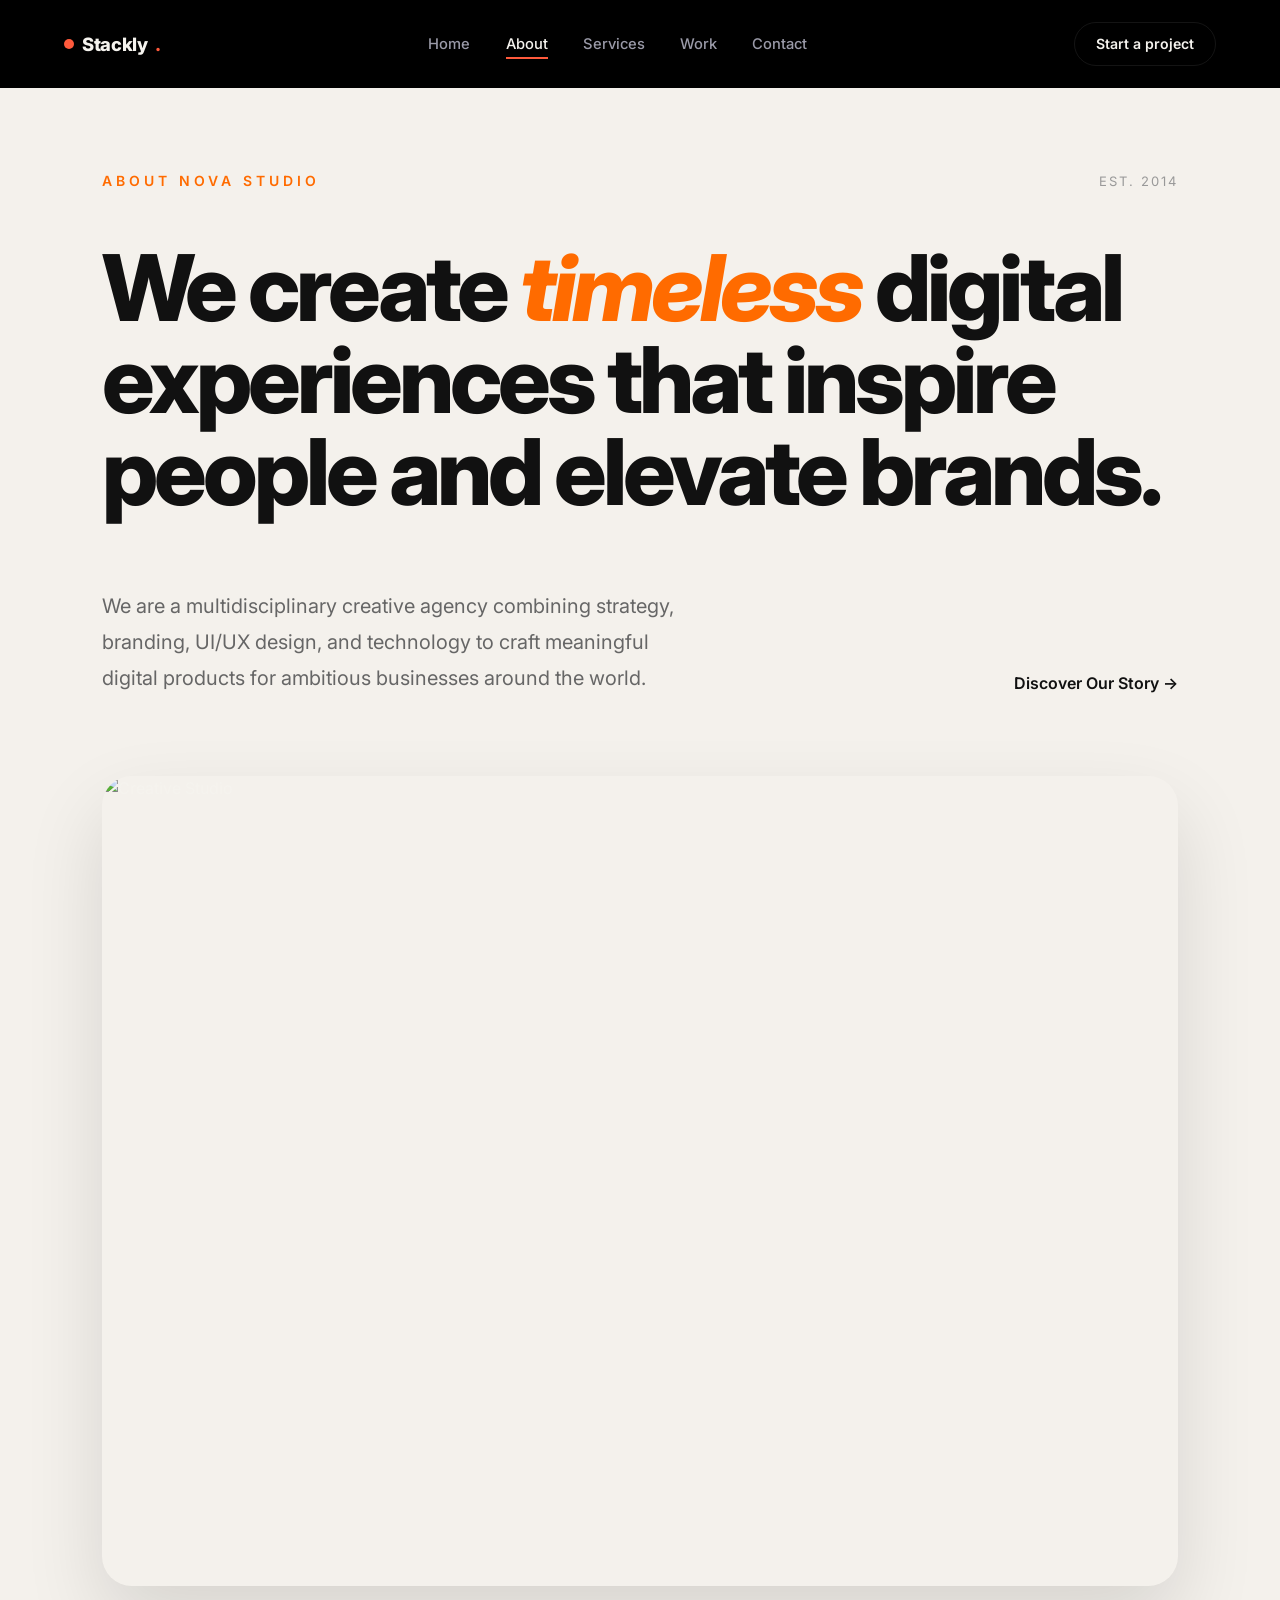
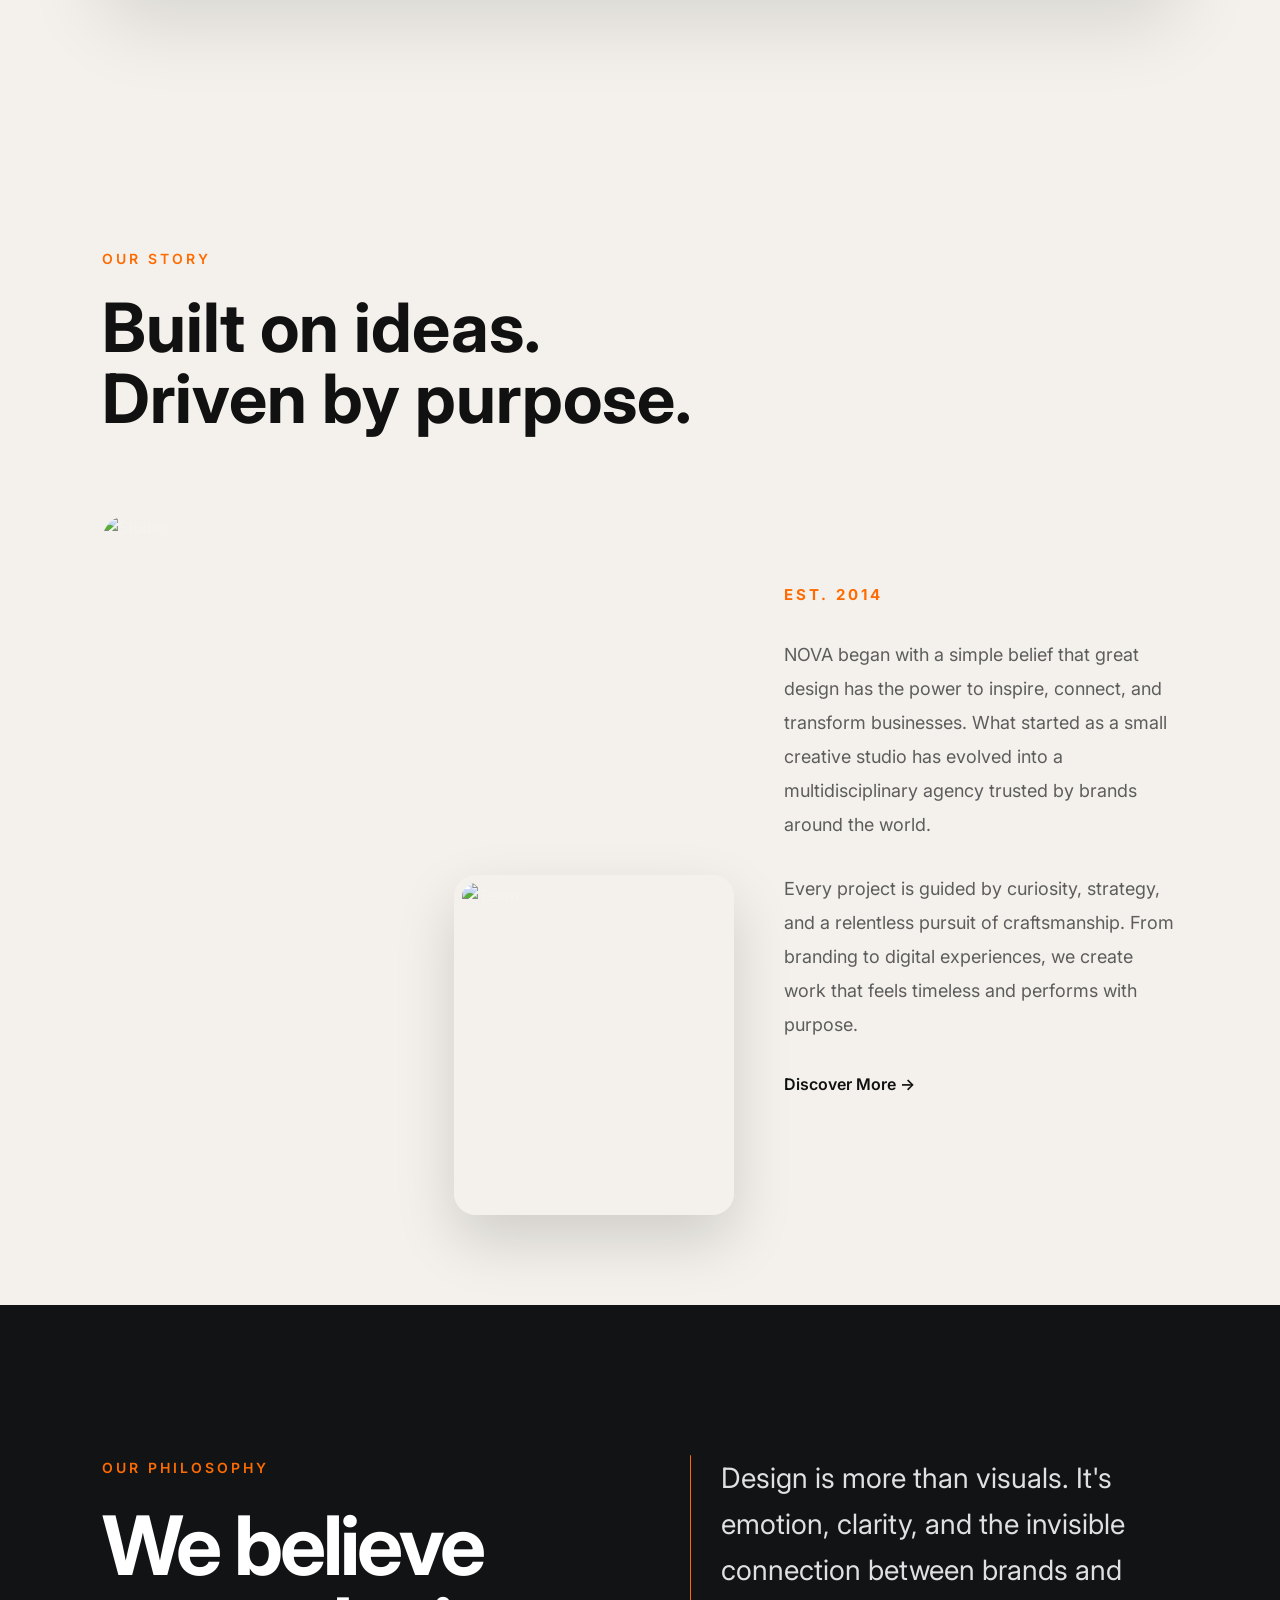
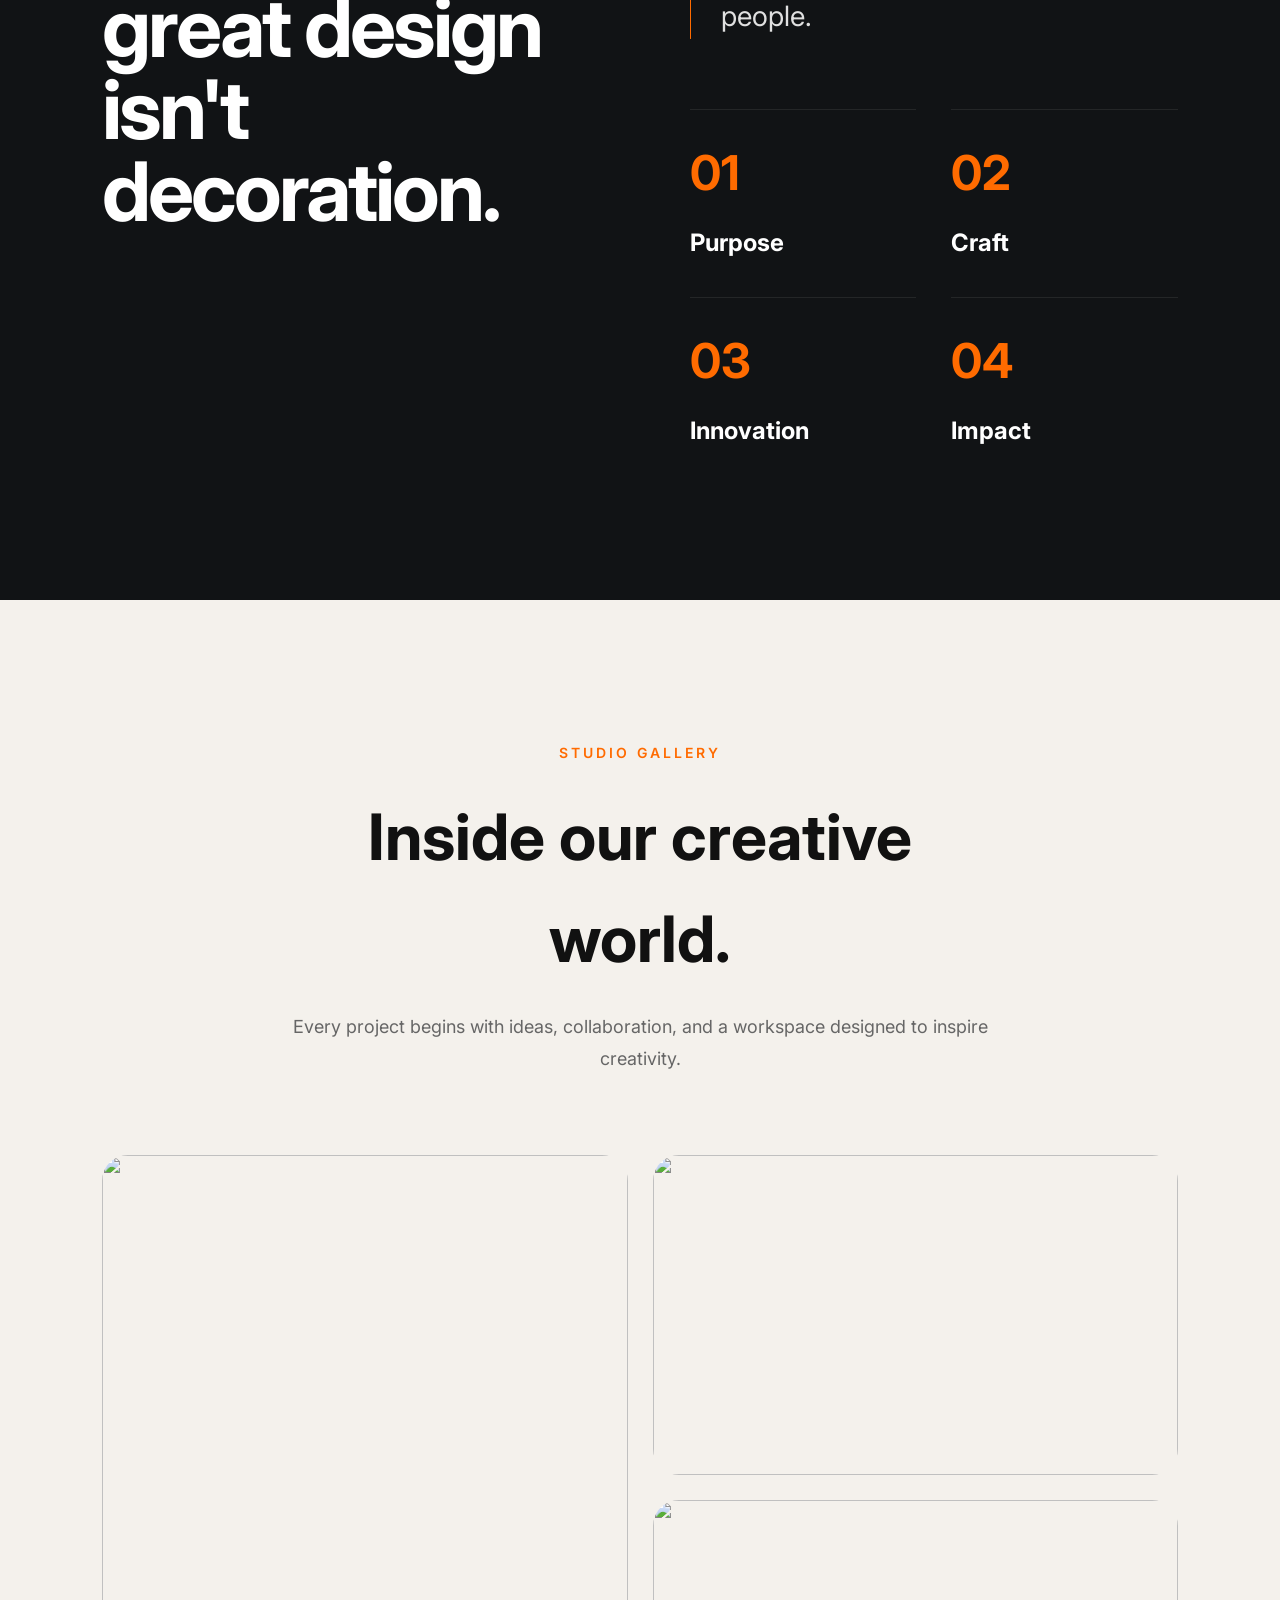
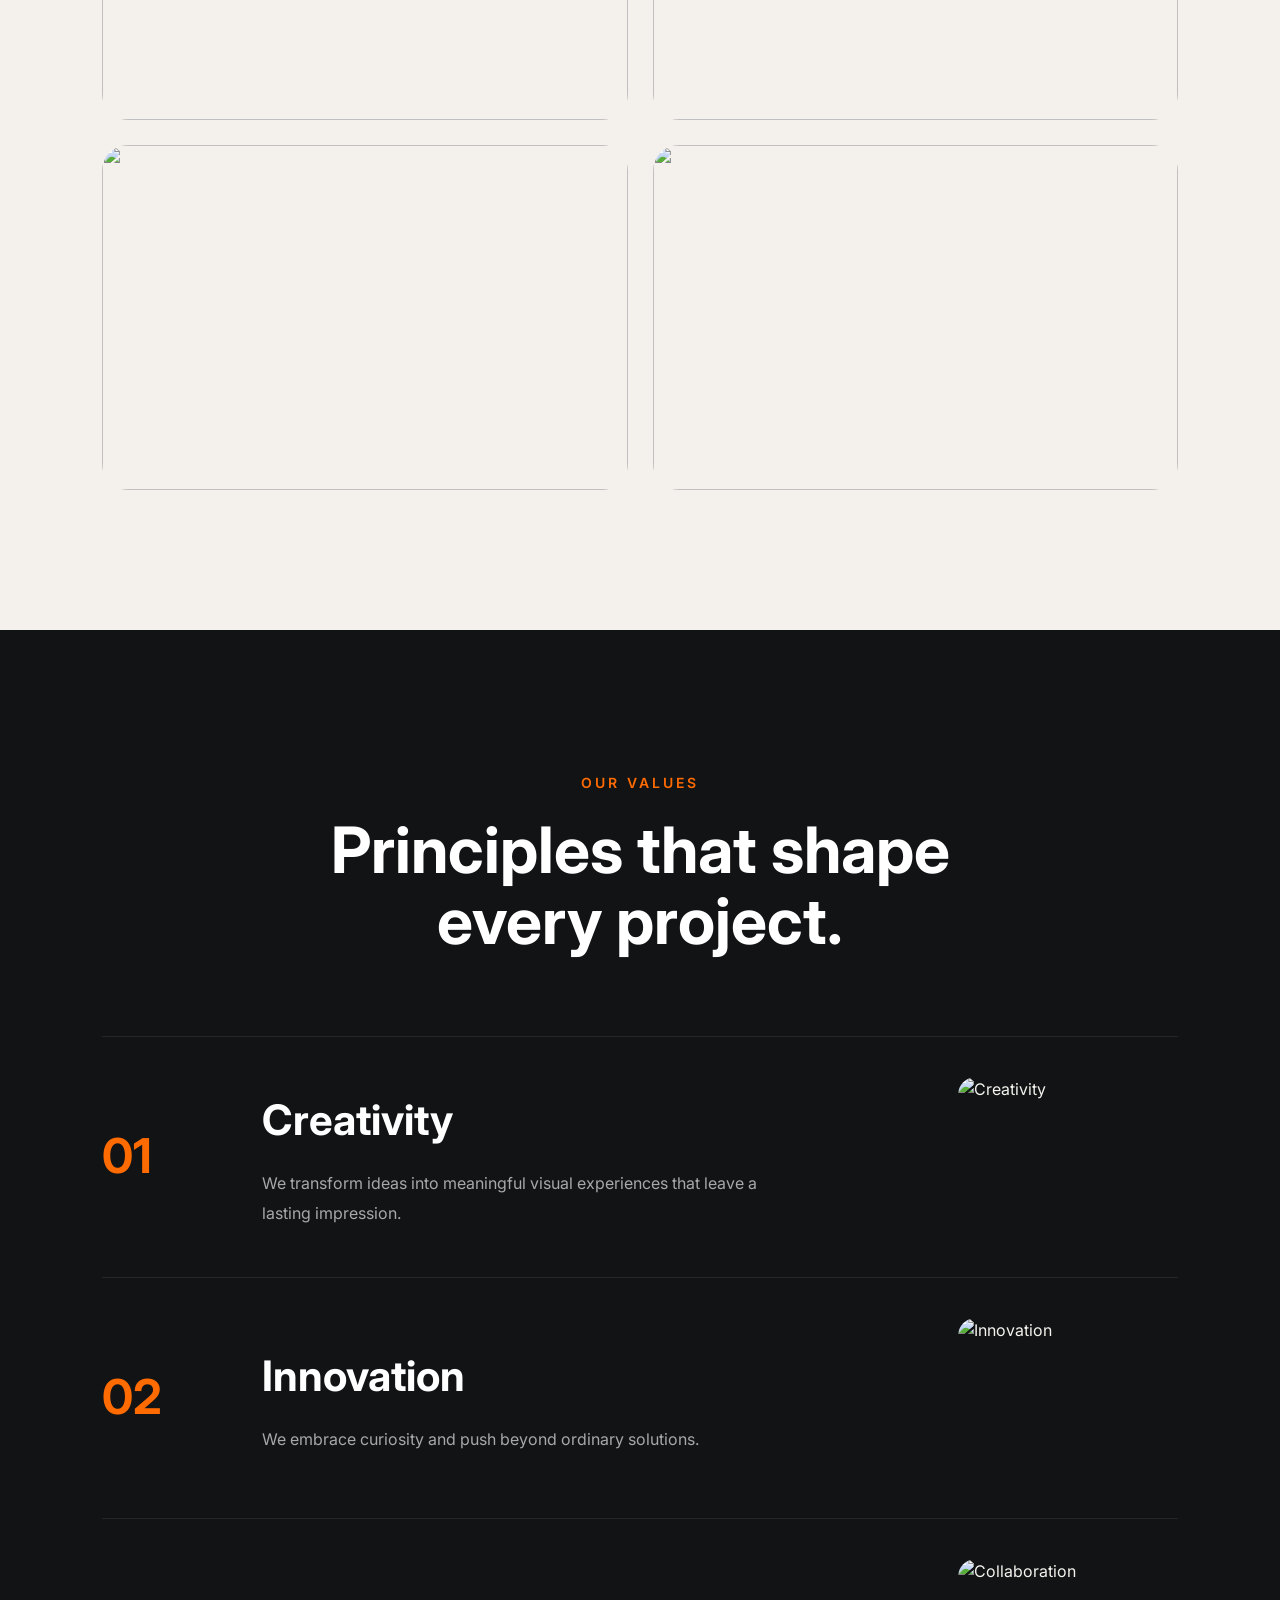
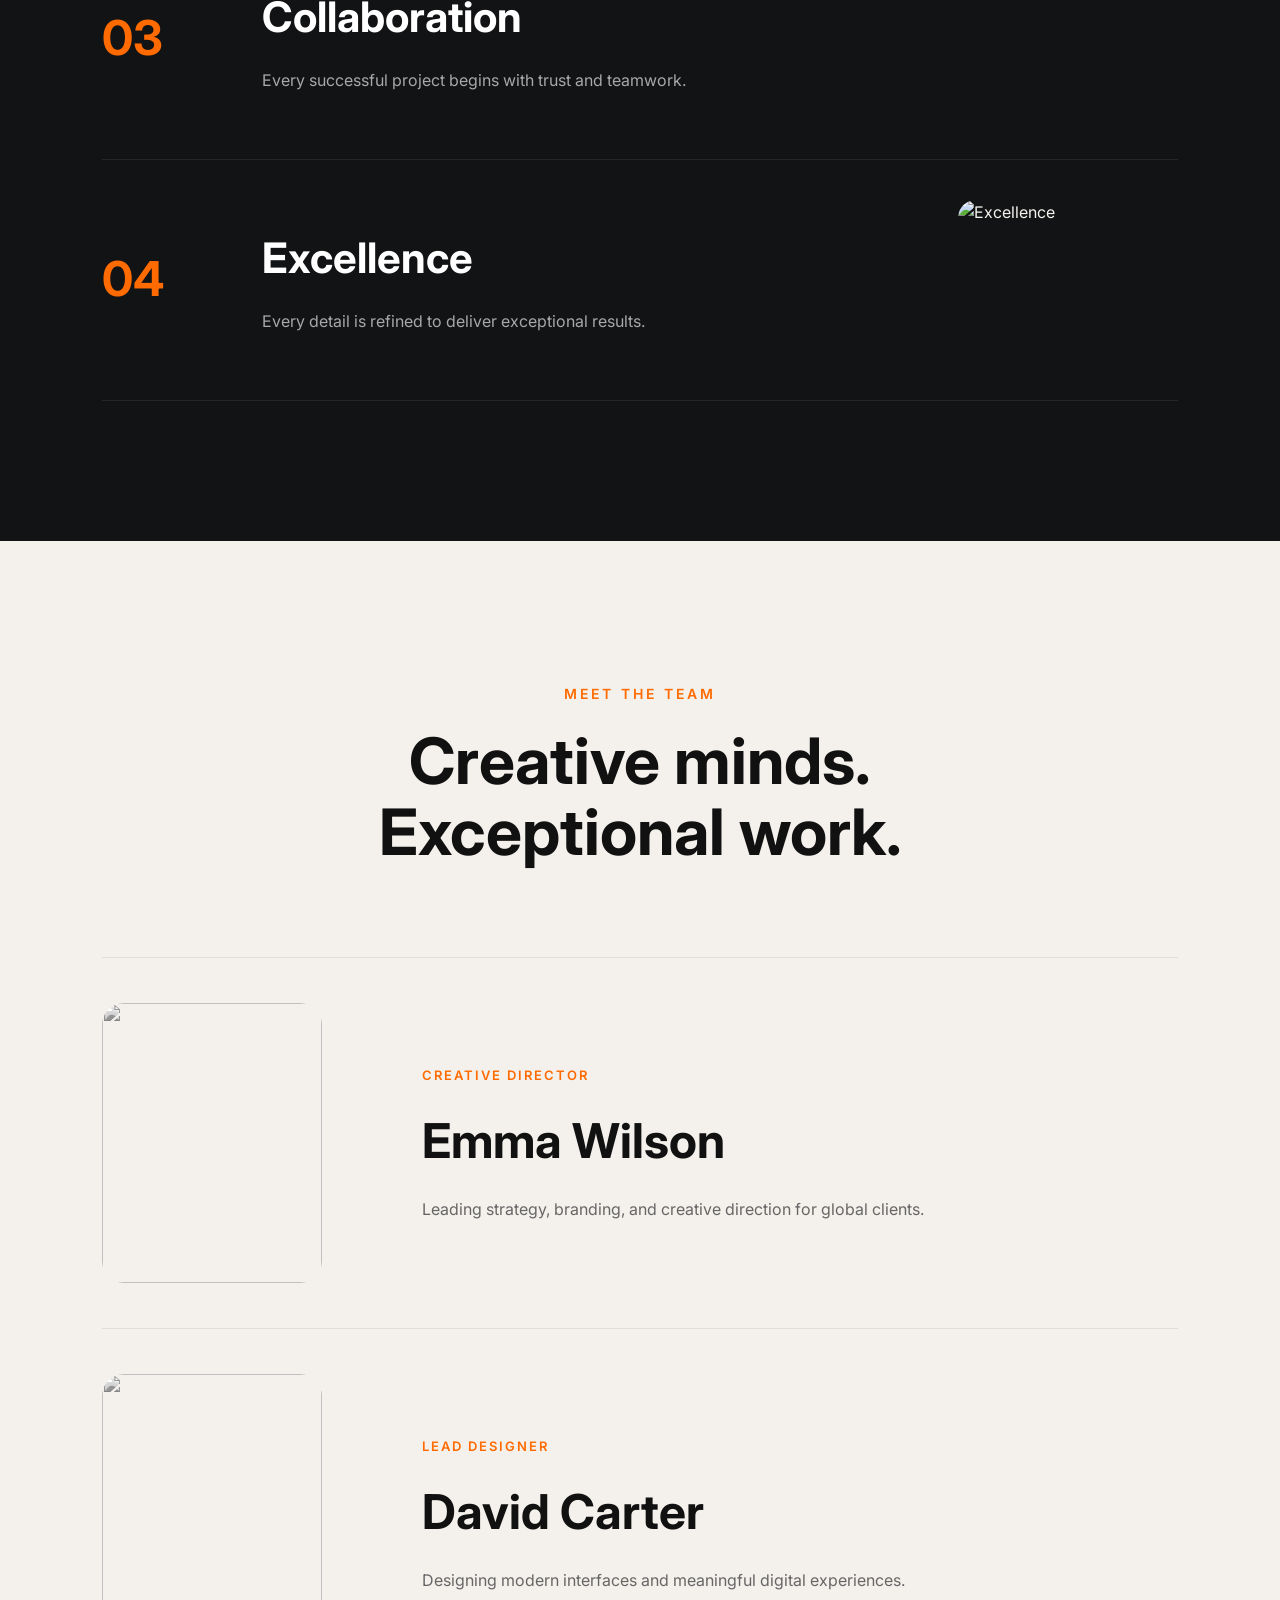
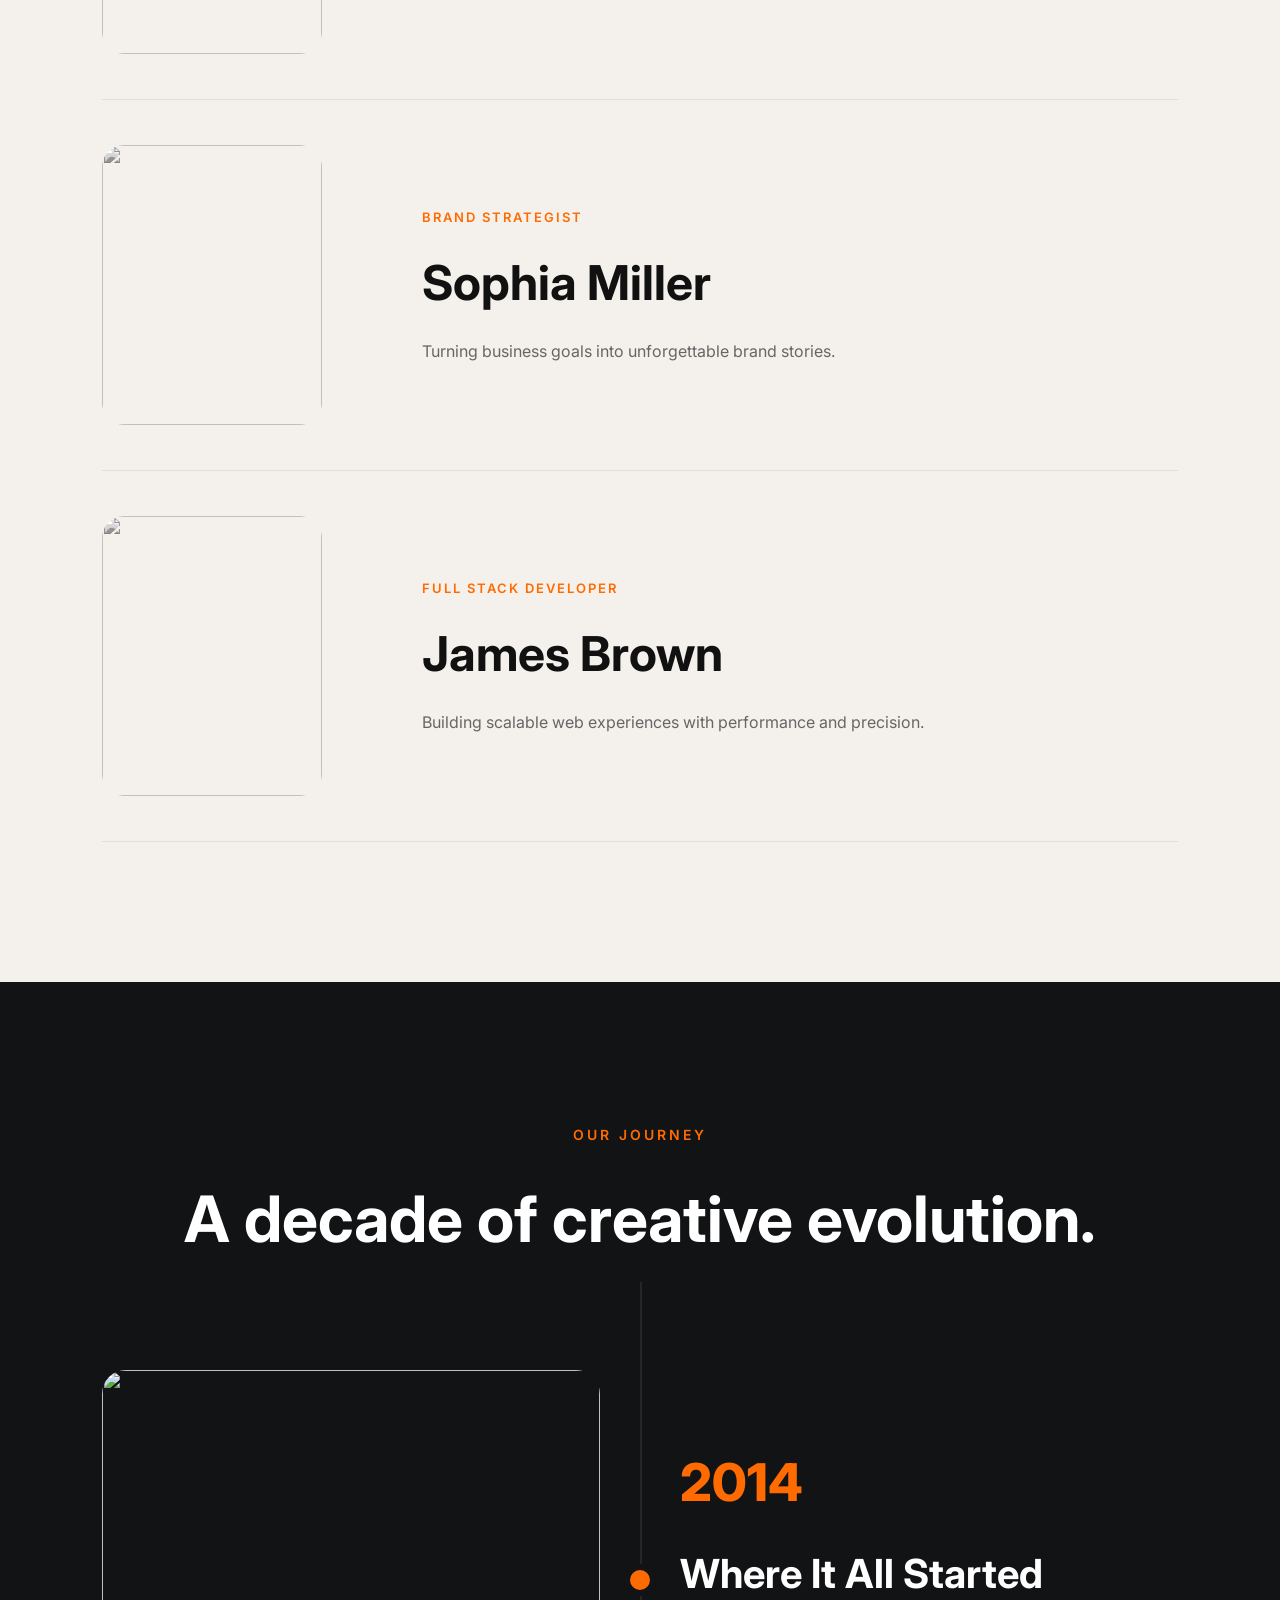
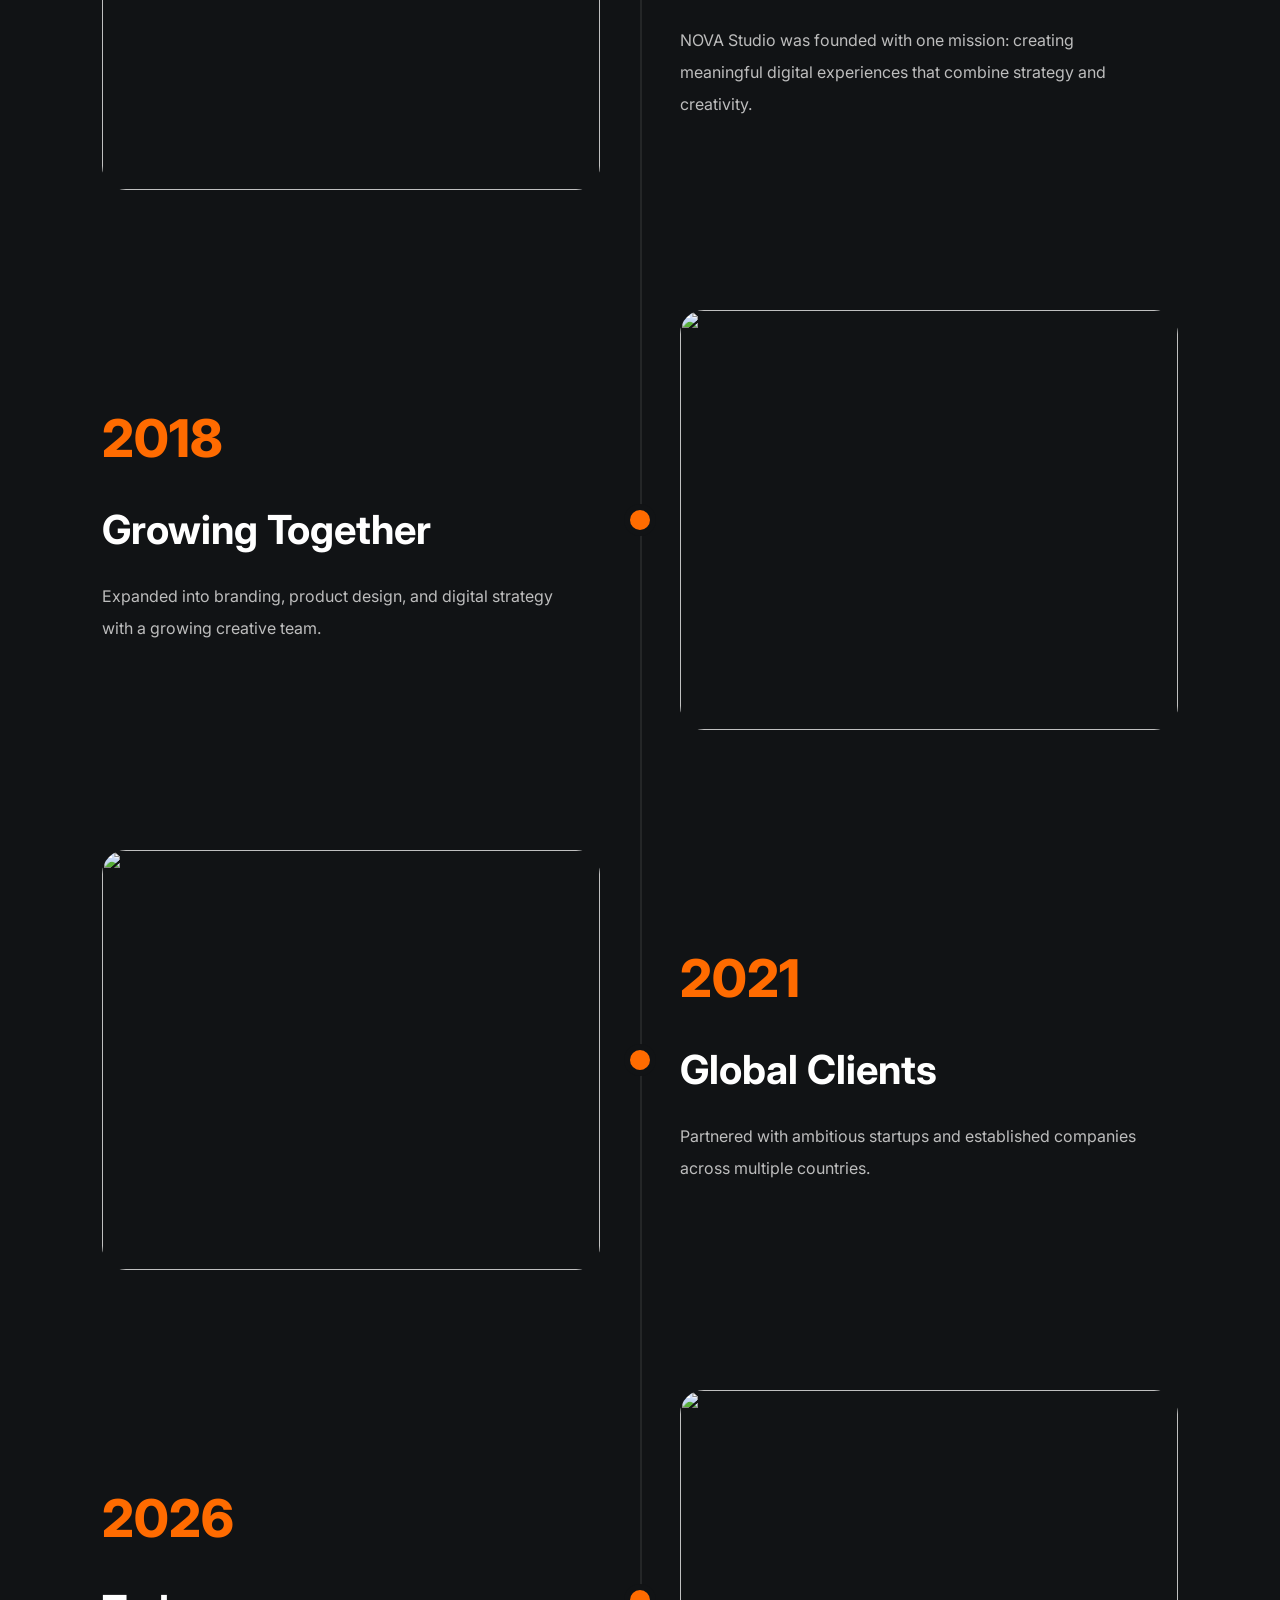
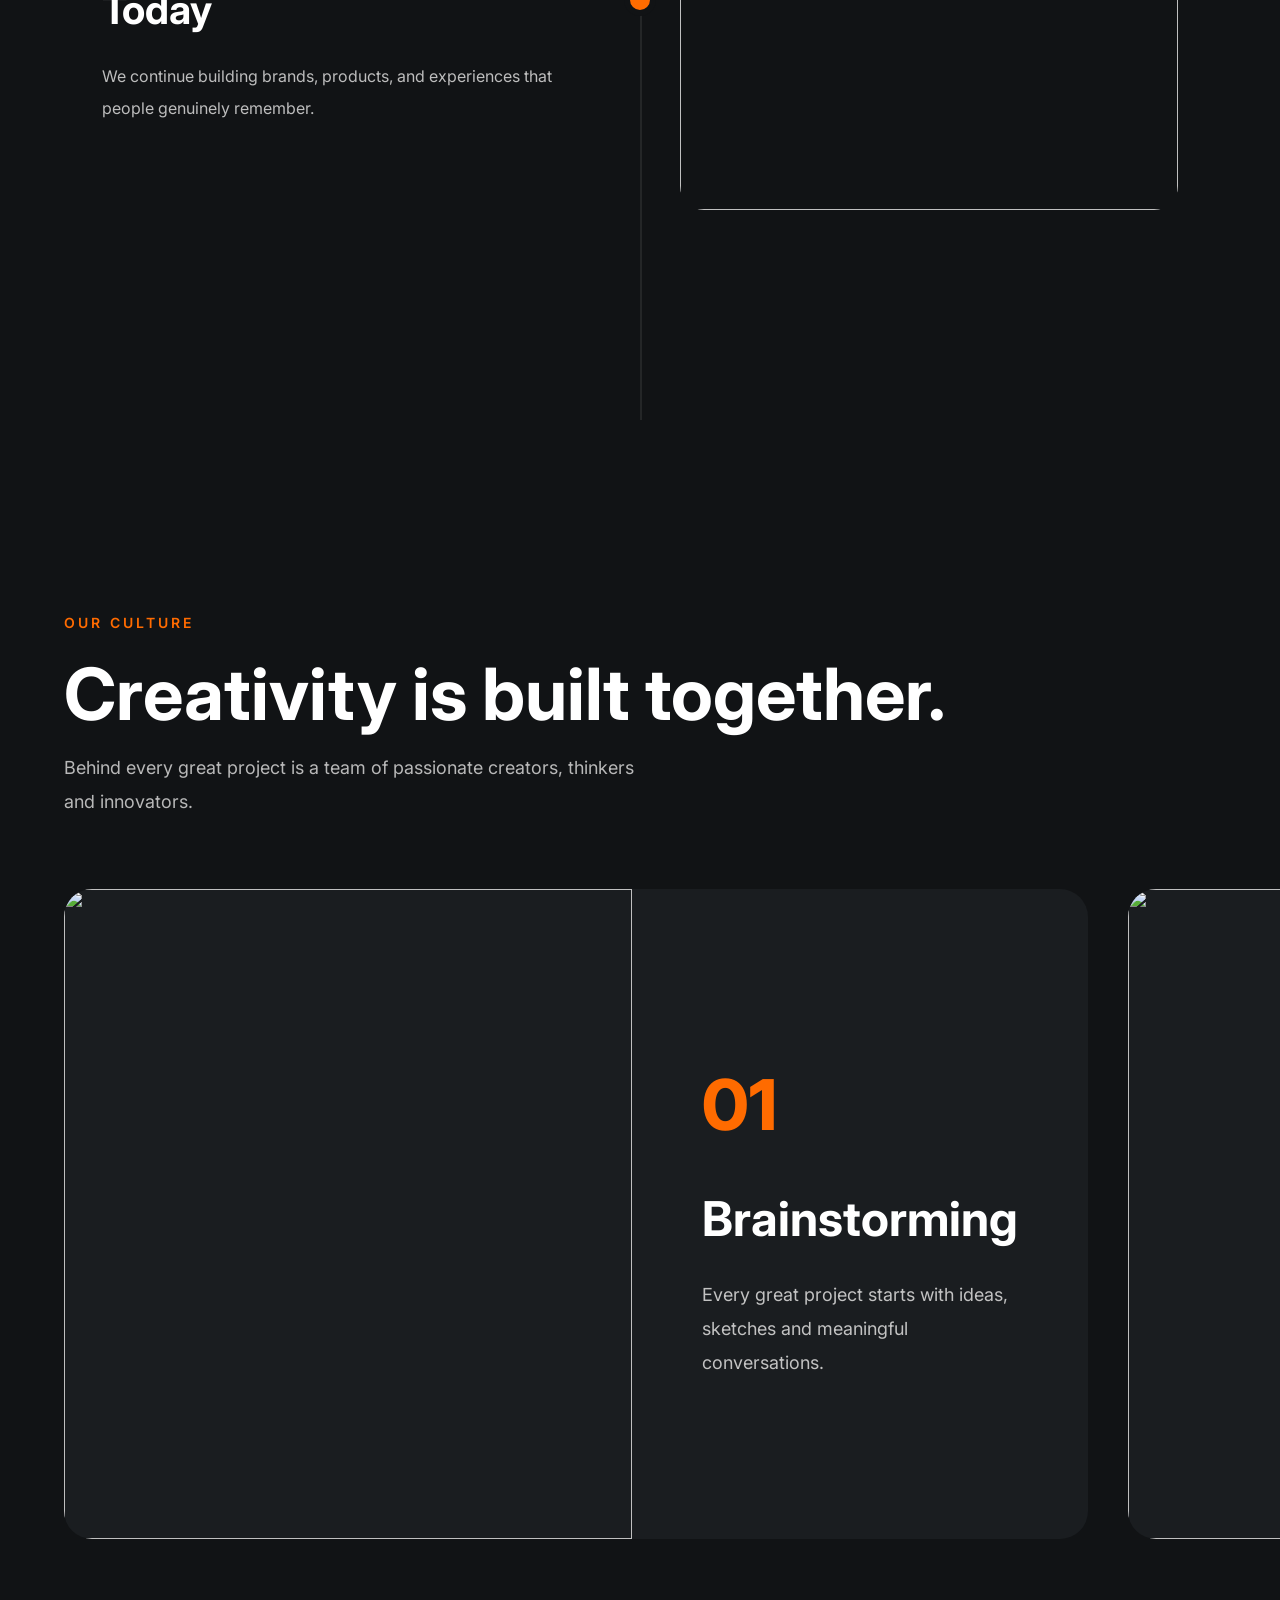
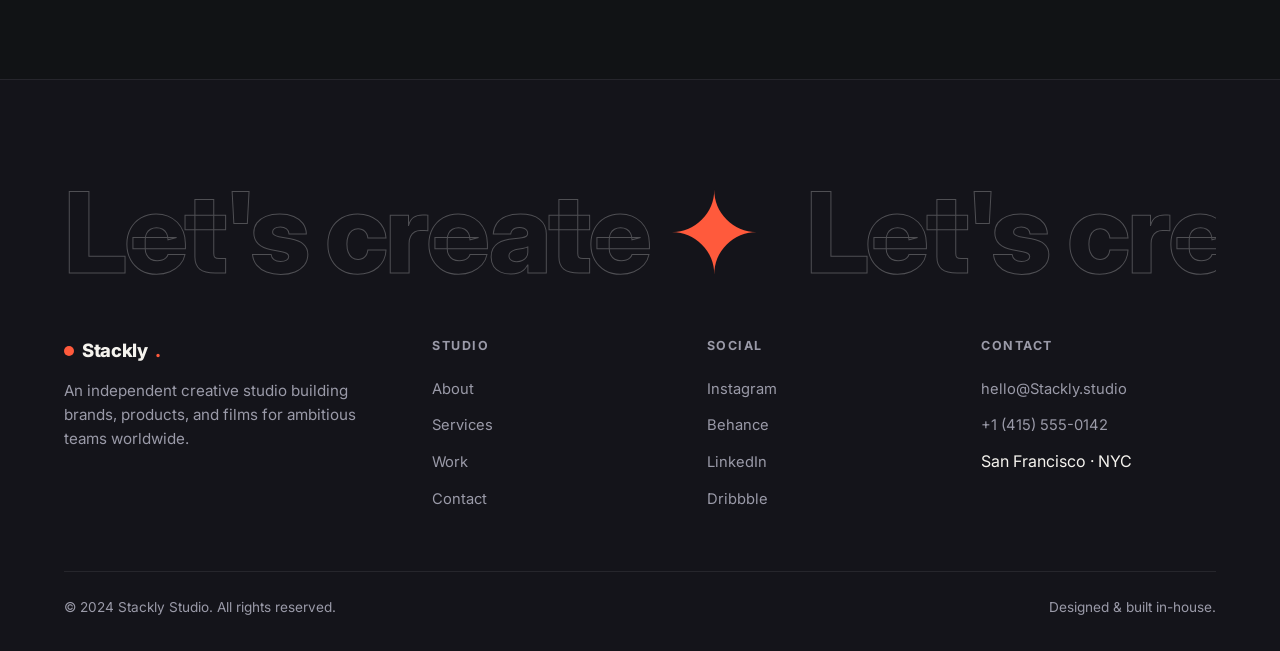
==== about.html @ c338a590 "first commit" ====
<!doctype html>
<html lang="en">
  <head>
    <meta charset="UTF-8" />
    <link rel="icon" type="image/svg+xml" href="/vite.svg" />
    <meta name="viewport" content="width=device-width, initial-scale=1.0" />
    <title>About — Stackly Studio</title>
    <link rel="preconnect" href="https://fonts.googleapis.com" />
    <link rel="preconnect" href="https://fonts.gstatic.com" crossorigin />
    <link href="https://fonts.googleapis.com/css2?family=Inter:wght@400;500;600;700;800&family=Fraunces:ital,opsz,wght@0,9..144,400;0,9..144,600;1,9..144,400&family=Space+Grotesk:wght@400;500;700&display=swap" rel="stylesheet" />
    <link rel="stylesheet" href="css/common.css" />
    <link rel="stylesheet" href="css/about.css" />
  </head>
  <body class="page-about">
    <nav class="nav" id="nav">
      <a href="/index.html" class="nav-logo"><span class="dot"></span>Stackly<span style="color:var(--accent)">.</span></a>
      <ul class="nav-links" id="navLinks">
        <li><a href="/index.html">Home</a></li>
        <li><a href="/about.html" class="active">About</a></li>
        <li><a href="/services.html">Services</a></li>
        <li><a href="/work.html">Work</a></li>
        <li><a href="/contact.html">Contact</a></li>
      </ul>
      <a href="/contact.html" class="nav-cta" id="navCta">Start a project</a>
      <button class="nav-toggle" id="navToggle" aria-label="Menu">
        <span></span><span></span><span></span>
      </button>
    </nav>

<!-- SECTION-1 -->

<section class="about-hero">

    <div class="hero-content">

        <div class="hero-top">

            <span class="hero-tag">
                ABOUT NOVA STUDIO
            </span>

            <span class="hero-year">
                EST. 2014
            </span>

        </div>

        <h1>
            We create
            <span>timeless</span>
            digital experiences
            that inspire people
            and elevate brands.
        </h1>

        <div class="hero-bottom">

            <p>
                We are a multidisciplinary creative agency combining strategy,
                branding, UI/UX design, and technology to craft meaningful
                digital products for ambitious businesses around the world.
            </p>

            <a href="#">
                Discover Our Story →
            </a>

        </div>

    </div>

</section>

<section class="hero-image">

    <img src="https://images.unsplash.com/photo-1497366754035-f200968a6e72?auto=format&fit=crop&w=1800&q=80"
        alt="Creative Studio">

</section>

<!-- SECTION-2 -->
<section class="our-story">

    <div class="story-heading">

        <span class="section-tag">Our Story</span>

        <h2>
            Built on ideas.<br>
            Driven by purpose.
        </h2>

    </div>

    <div class="story-grid">

        <!-- Images -->

        <div class="story-images">

            <img class="img-main"
                src="https://images.unsplash.com/photo-1497366754035-f200968a6e72?auto=format&fit=crop&w=1200&q=80"
                alt="Studio">

            <img class="img-small"
                src="https://images.unsplash.com/photo-1524758631624-e2822e304c36?auto=format&fit=crop&w=900&q=80"
                alt="Team">

        </div>

        <!-- Content -->

        <div class="story-content">

            <span class="story-year">
                EST. 2014
            </span>

            <p>
                NOVA began with a simple belief that great design has the
                power to inspire, connect, and transform businesses.
                What started as a small creative studio has evolved into
                a multidisciplinary agency trusted by brands around the world.
            </p>

            <p>
                Every project is guided by curiosity, strategy, and a
                relentless pursuit of craftsmanship. From branding to
                digital experiences, we create work that feels timeless
                and performs with purpose.
            </p>

            <a href="#">
                Discover More →
            </a>

        </div>

    </div>

</section>

<!-- SECTION-3 -->
<section class="philosophy">

    <div class="philosophy-left">

        <span class="section-tag">
            Our Philosophy
        </span>

        <h2>

            We believe
            great design
            isn't decoration.

        </h2>

    </div>

    <div class="philosophy-right">

        <div class="quote">

            <span class="line"></span>

            <p>

                Design is more than visuals.
                It's emotion, clarity, and the
                invisible connection between
                brands and people.

            </p>

        </div>

        <div class="principles">

            <div class="item">
                <span>01</span>
                <h4>Purpose</h4>
            </div>

            <div class="item">
                <span>02</span>
                <h4>Craft</h4>
            </div>

            <div class="item">
                <span>03</span>
                <h4>Innovation</h4>
            </div>

            <div class="item">
                <span>04</span>
                <h4>Impact</h4>
            </div>

        </div>

    </div>

</section>

<!-- SECTION-4 -->
<section class="studio-gallery">

    <div class="gallery-heading">

        <span class="section-tag">
            Studio Gallery
        </span>

        <h2>
            Inside our creative world.
        </h2>

        <p>
            Every project begins with ideas, collaboration,
            and a workspace designed to inspire creativity.
        </p>

    </div>

    <div class="gallery-grid">

        <div class="gallery-item item-1">
            <img src="https://images.unsplash.com/photo-1497366754035-f200968a6e72?auto=format&fit=crop&w=1200&q=80" alt="">
        </div>

        <div class="gallery-item item-2">
            <img src="https://images.unsplash.com/photo-1524758631624-e2822e304c36?auto=format&fit=crop&w=1200&q=80" alt="">
        </div>

        <div class="gallery-item item-3">
            <img src="https://images.unsplash.com/photo-1516321318423-f06f85e504b3?auto=format&fit=crop&w=1200&q=80" alt="">
        </div>

        <div class="gallery-item item-4">
            <img src="https://images.unsplash.com/photo-1511818966892-d7d671e672a2?auto=format&fit=crop&w=1200&q=80" alt="">
        </div>
         <div class="gallery-item item-4">
            <img src="https://images.unsplash.com/photo-1511818966892-d7d671e672a2?auto=format&fit=crop&w=1200&q=80" alt="">
        </div>

    </div>

</section>

<!-- SECTION-5 -->
<section class="values">

    <div class="values-heading">

        <span class="section-tag">Our Values</span>

        <h2>
            Principles that shape every project.
        </h2>

    </div>

    <div class="values-list">

        <article class="value-item">

            <div class="value-number">01</div>

            <div class="value-info">

                <h3>Creativity</h3>

                <p>
                    We transform ideas into meaningful visual experiences
                    that leave a lasting impression.
                </p>

            </div>

            <div class="value-image">

                <img src="https://images.unsplash.com/photo-1497366754035-f200968a6e72?auto=format&fit=crop&w=900&q=80" alt="Creativity">

            </div>

        </article>

        <article class="value-item">

            <div class="value-number">02</div>

            <div class="value-info">

                <h3>Innovation</h3>

                <p>
                    We embrace curiosity and push beyond ordinary solutions.
                </p>

            </div>

            <div class="value-image">

                <img src="https://images.unsplash.com/photo-1516321318423-f06f85e504b3?auto=format&fit=crop&w=900&q=80" alt="Innovation">

            </div>

        </article>

        <article class="value-item">

            <div class="value-number">03</div>

            <div class="value-info">

                <h3>Collaboration</h3>

                <p>
                    Every successful project begins with trust and teamwork.
                </p>

            </div>

            <div class="value-image">

                <img src="https://images.unsplash.com/photo-1524758631624-e2822e304c36?auto=format&fit=crop&w=900&q=80" alt="Collaboration">

            </div>

        </article>

        <article class="value-item">

            <div class="value-number">04</div>

            <div class="value-info">

                <h3>Excellence</h3>

                <p>
                    Every detail is refined to deliver exceptional results.
                </p>

            </div>

            <div class="value-image">

                <img src="https://images.unsplash.com/photo-1511818966892-d7d671e672a2?auto=format&fit=crop&w=900&q=80" alt="Excellence">

            </div>

        </article>

    </div>

</section>

<!-- SECTION-6 -->
<section class="team">

    <div class="team-head">

        <span class="section-tag">
            Meet The Team
        </span>

        <h2>
            Creative minds.<br>
            Exceptional work.
        </h2>

    </div>

    <div class="team-list">

        <!-- Member -->

        <article class="team-member">

            <div class="member-image">

                <img src="https://images.unsplash.com/photo-1494790108377-be9c29b29330?auto=format&fit=crop&w=900&q=80" alt="">

            </div>

            <div class="member-content">

                <span>Creative Director</span>

                <h3>Emma Wilson</h3>

                <p>
                    Leading strategy, branding, and creative direction
                    for global clients.
                </p>

            </div>

        </article>

        <!-- Member -->

        <article class="team-member">

            <div class="member-image">

                <img src="https://images.unsplash.com/photo-1500648767791-00dcc994a43e?auto=format&fit=crop&w=900&q=80" alt="">

            </div>

            <div class="member-content">

                <span>Lead Designer</span>

                <h3>David Carter</h3>

                <p>
                    Designing modern interfaces and meaningful digital
                    experiences.
                </p>

            </div>

        </article>

        <!-- Member -->

        <article class="team-member">

            <div class="member-image">

                <img src="https://images.unsplash.com/photo-1438761681033-6461ffad8d80?auto=format&fit=crop&w=900&q=80" alt="">

            </div>

            <div class="member-content">

                <span>Brand Strategist</span>

                <h3>Sophia Miller</h3>

                <p>
                    Turning business goals into unforgettable brand
                    stories.
                </p>

            </div>

        </article>

        <!-- Member -->

        <article class="team-member">

            <div class="member-image">

                <img src="https://images.unsplash.com/photo-1506794778202-cad84cf45f1d?auto=format&fit=crop&w=900&q=80" alt="">

            </div>

            <div class="member-content">

                <span>Full Stack Developer</span>

                <h3>James Brown</h3>

                <p>
                    Building scalable web experiences with performance
                    and precision.
                </p>

            </div>

        </article>

    </div>

</section>

<!-- SECTION-7 -->
<section class="journey">

    <div class="journey-head">

        <span class="section-tag">
            Our Journey
        </span>

        <h2>
            A decade of
            creative evolution.
        </h2>

    </div>

    <div class="journey-line"></div>

    <!-- Item -->

    <div class="journey-item">

        <div class="journey-image">

            <img src="https://images.unsplash.com/photo-1497366754035-f200968a6e72?auto=format&fit=crop&w=1400&q=80">

        </div>

        <div class="journey-content">

            <span class="year">2014</span>

            <h3>Where It All Started</h3>

            <p>
                NOVA Studio was founded with one mission:
                creating meaningful digital experiences
                that combine strategy and creativity.
            </p>

        </div>

    </div>

    <!-- Item -->

    <div class="journey-item reverse">

        <div class="journey-image">

            <img src="https://images.unsplash.com/photo-1524758631624-e2822e304c36?auto=format&fit=crop&w=1400&q=80">

        </div>

        <div class="journey-content">

            <span class="year">2018</span>

            <h3>Growing Together</h3>

            <p>
                Expanded into branding, product design,
                and digital strategy with a growing
                creative team.
            </p>

        </div>

    </div>

    <!-- Item -->

    <div class="journey-item">

        <div class="journey-image">

            <img src="https://images.unsplash.com/photo-1516321318423-f06f85e504b3?auto=format&fit=crop&w=1400&q=80">

        </div>

        <div class="journey-content">

            <span class="year">2021</span>

            <h3>Global Clients</h3>

            <p>
                Partnered with ambitious startups and
                established companies across multiple
                countries.
            </p>

        </div>

    </div>

    <!-- Item -->

    <div class="journey-item reverse">

        <div class="journey-image">

            <img src="https://images.unsplash.com/photo-1511818966892-d7d671e672a2?auto=format&fit=crop&w=1400&q=80">

        </div>

        <div class="journey-content">

            <span class="year">2026</span>

            <h3>Today</h3>

            <p>
                We continue building brands, products,
                and experiences that people genuinely
                remember.
            </p>

        </div>

    </div>

</section>

<!-- SECTION-7 -->
<section class="culture">

    <div class="culture-header">

        <span class="section-tag">Our Culture</span>

        <h2>
            Creativity is built
            together.
        </h2>

        <p>
            Behind every great project is a team of passionate creators,
            thinkers and innovators.
        </p>

    </div>

    <div class="culture-slider">

        <article class="culture-card">

            <div class="culture-image">
                <img src="https://images.unsplash.com/photo-1497366754035-f200968a6e72?auto=format&fit=crop&w=1800&q=80">
            </div>

            <div class="culture-content">

                <span>01</span>

                <h3>Brainstorming</h3>

                <p>
                    Every great project starts with ideas,
                    sketches and meaningful conversations.
                </p>

            </div>

        </article>

        <article class="culture-card">

            <div class="culture-image">
                <img src="https://images.unsplash.com/photo-1524758631624-e2822e304c36?auto=format&fit=crop&w=1800&q=80">
            </div>

            <div class="culture-content">

                <span>02</span>

                <h3>Collaboration</h3>

                <p>
                    Different minds working together to
                    create something extraordinary.
                </p>

            </div>

        </article>

        <article class="culture-card">

            <div class="culture-image">
                <img src="https://images.unsplash.com/photo-1516321318423-f06f85e504b3?auto=format&fit=crop&w=1800&q=80">
            </div>

            <div class="culture-content">

                <span>03</span>

                <h3>Innovation</h3>

                <p>
                    We experiment,
                    iterate and improve
                    every single day.
                </p>

            </div>

        </article>

        <article class="culture-card">

            <div class="culture-image">
                <img src="https://images.unsplash.com/photo-1511818966892-d7d671e672a2?auto=format&fit=crop&w=1800&q=80">
            </div>

            <div class="culture-content">

                <span>04</span>

                <h3>Celebration</h3>

                <p>
                    Every launch is another milestone
                    in our creative journey.
                </p>

            </div>

        </article>

    </div>

</section>



    <footer class="footer">
      <div class="footer-marquee">
        <div class="footer-marquee-track">
          <span>Let's create</span><span>Let's create</span><span>Let's create</span><span>Let's create</span>
        </div>
      </div>
      <div class="footer-grid">
        <div class="footer-brand">
          <a href="/index.html" class="nav-logo"><span class="dot"></span>Stackly<span style="color:var(--accent)">.</span></a>
          <p>An independent creative studio building brands, products, and films for ambitious teams worldwide.</p>
        </div>
        <div><h4>Studio</h4><ul><li><a href="/about.html">About</a></li><li><a href="/services.html">Services</a></li><li><a href="/work.html">Work</a></li><li><a href="/contact.html">Contact</a></li></ul></div>
        <div><h4>Social</h4><ul><li><a href="#">Instagram</a></li><li><a href="#">Behance</a></li><li><a href="#">LinkedIn</a></li><li><a href="#">Dribbble</a></li></ul></div>
        <div><h4>Contact</h4><ul><li><a href="#">hello@Stackly.studio</a></li><li><a href="#">+1 (415) 555-0142</a></li><li>San Francisco · NYC</li></ul></div>
      </div>
      <div class="footer-bottom"><span>© 2024 Stackly Studio. All rights reserved.</span><span>Designed & built in-house.</span></div>
    </footer>

    <script type="module" src="/main.js"></script>
  </body>
</html>
---- css/common.css ----
:root {
  --bg: #0b0b0e;
  --surface: #14141a;
  --surface-2: #1c1c24;
  --text: #f5f3ee;
  --muted: #9a9aa8;
  --accent: #ff5a3c;
  --accent-2: #ffd166;
  --line: rgba(255, 255, 255, 0.08);
  --radius: 18px;
  --ease: cubic-bezier(0.22, 1, 0.36, 1);
}

* { margin: 0; padding: 0; box-sizing: border-box; }

html { scroll-behavior: smooth; -webkit-font-smoothing: antialiased; }

body {
  font-family: 'Inter', system-ui, -apple-system, sans-serif;
  background: var(--bg);
  color: var(--text);
  line-height: 1.6;
  overflow-x: hidden;
}

a { color: inherit; text-decoration: none; }
img { display: block; max-width: 100%; }
button { font-family: inherit; cursor: pointer; border: none; background: none; color: inherit; }

/* ---------- Navigation ---------- */
.nav {
  position: fixed;
  top: 0; left: 0; right: 0;
  z-index: 100;
  display: flex;
  align-items: center;
  justify-content: space-between;
  padding: 1.4rem clamp(1.2rem, 5vw, 4rem);
  background-color: black;
  transition: background 0.4s var(--ease), padding 0.4s var(--ease);
}
.nav.scrolled {
  background: rgba(11, 11, 14, 0.72);
  backdrop-filter: blur(14px);
  padding-top: 1rem;
  padding-bottom: 1rem;
  border-bottom: 1px solid var(--line);
}
.nav-logo {
  font-weight: 800;
  font-size: 1.15rem;
  letter-spacing: -0.02em;
  display: flex;
  align-items: center;
  gap: 0.5rem;
}
.nav-logo .dot {
  width: 10px; height: 10px;
  background: var(--accent);
  border-radius: 50%;
  display: inline-block;
}
.nav-links {
  display: flex;
  gap: 2.2rem;
  list-style: none;
}
.nav-links a {
  font-size: 0.92rem;
  font-weight: 500;
  color: var(--muted);
  position: relative;
  transition: color 0.3s var(--ease);
}
.nav-links a:hover, .nav-links a.active { color: var(--text); }
.nav-links a::after {
  content: '';
  position: absolute;
  left: 0; bottom: -6px;
  width: 0; height: 2px;
  background: var(--accent);
  transition: width 0.35s var(--ease);
}
.nav-links a:hover::after, .nav-links a.active::after { width: 100%; }
.nav-cta {
  padding: 0.6rem 1.3rem;
  border: 1px solid var(--line);
  border-radius: 100px;
  font-size: 0.88rem;
  font-weight: 600;
  transition: all 0.3s var(--ease);
}
.nav-cta:hover { background: var(--accent); border-color: var(--accent); }

.nav-toggle {
  display: none;
  flex-direction: column;
  gap: 5px;
  z-index: 101;
}
.nav-toggle span {
  width: 26px; height: 2px;
  background: var(--text);
  transition: transform 0.3s var(--ease), opacity 0.3s;
}
.nav-toggle.open span:nth-child(1) { transform: translateY(7px) rotate(45deg); }
.nav-toggle.open span:nth-child(2) { opacity: 0; }
.nav-toggle.open span:nth-child(3) { transform: translateY(-7px) rotate(-45deg); }

@media (max-width: 860px) {
  .nav-links, .nav-cta {
    position: fixed;
    top: 0; right: 0;
    height: 100vh;
    width: min(78vw, 340px);
    background: var(--surface);
    flex-direction: column;
    justify-content: center;
    align-items: flex-start;
    padding: 2rem 2.4rem;
    gap: 1.6rem;
    transform: translateX(100%);
    transition: transform 0.45s var(--ease);
  }
  .nav-links.open, .nav-cta.open { transform: translateX(0); }
  .nav-links { z-index: 100; }
  .nav-cta { z-index: 100; margin-top: 1rem; }
  .nav-toggle { display: flex; }
}

/* ---------- Footer ---------- */
.footer {
  background: var(--surface);
  padding: clamp(3rem, 8vw, 6rem) clamp(1.2rem, 5vw, 4rem) 2rem;
  border-top: 1px solid var(--line);
}
.footer-grid {
  display: grid;
  grid-template-columns: 1.4fr 1fr 1fr 1fr;
  gap: 2.5rem;
  margin-bottom: 3rem;
}
.footer h4 {
  font-size: 0.78rem;
  text-transform: uppercase;
  letter-spacing: 0.12em;
  color: var(--muted);
  margin-bottom: 1.2rem;
}
.footer ul { list-style: none; }
.footer ul li { margin-bottom: 0.7rem; }
.footer ul a { color: var(--muted); font-size: 0.92rem; transition: color 0.3s; }
.footer ul a:hover { color: var(--accent); }
.footer-brand p { color: var(--muted); font-size: 0.95rem; max-width: 320px; margin-top: 0.8rem; }
.footer-bottom {
  border-top: 1px solid var(--line);
  padding-top: 1.6rem;
  display: flex;
  justify-content: space-between;
  flex-wrap: wrap;
  gap: 1rem;
  color: var(--muted);
  font-size: 0.85rem;
}
.footer-marquee {
  font-size: clamp(2.5rem, 9vw, 7rem);
  font-weight: 800;
  letter-spacing: -0.03em;
  line-height: 1;
  margin-bottom: 3rem;
  white-space: nowrap;
  overflow: hidden;
  color: transparent;
  -webkit-text-stroke: 1px rgba(255,255,255,0.25);
}
.footer-marquee-track {
  display: inline-flex;
  gap: 3rem;
  animation: marquee 22s linear infinite;
}
.footer-marquee-track span::after { content: ' ✦ '; color: var(--accent); -webkit-text-stroke: 0; }
@keyframes marquee { to { transform: translateX(-50%); } }

@media (max-width: 760px) {
  .footer-grid { grid-template-columns: 1fr 1fr; }
}
@media (max-width: 460px) {
  .footer-grid { grid-template-columns: 1fr; }
}

/* ---------- Reveal animation ---------- */
.reveal {
  opacity: 0;
  transform: translateY(40px);
  transition: opacity 0.8s var(--ease), transform 0.8s var(--ease);
}
.reveal.in { opacity: 1; transform: none; }
.reveal[data-delay="1"] { transition-delay: 0.1s; }
.reveal[data-delay="2"] { transition-delay: 0.2s; }
.reveal[data-delay="3"] { transition-delay: 0.3s; }
.reveal[data-delay="4"] { transition-delay: 0.4s; }

/* ---------- Shared buttons ---------- */
.btn {
  display: inline-flex;
  align-items: center;
  gap: 0.6rem;
  padding: 1rem 1.8rem;
  border-radius: 100px;
  font-weight: 600;
  font-size: 0.95rem;
  transition: all 0.35s var(--ease);
}
.btn-primary { background: var(--accent); color: #1a0a05; }
.btn-primary:hover { background: var(--accent-2); transform: translateY(-3px); }
.btn-ghost { border: 1px solid var(--line); color: var(--text); }
.btn-ghost:hover { border-color: var(--accent); color: var(--accent); }
.btn .arrow { transition: transform 0.35s var(--ease); }
.btn:hover .arrow { transform: translateX(4px); }

::selection { background: var(--accent); color: #1a0a05; }
---- css/about.css ----
/*==========================================
        PREMIUM ABOUT HERO
==========================================*/

.about-hero{

    min-height:85vh;

    display:flex;
    align-items:center;

    padding:170px 8% 80px;

    background:#f4f1ec;

}

.hero-content{

    width:100%;

}

/*==============================*/

.hero-top{

    display:flex;
    justify-content:space-between;
    align-items:center;

    margin-bottom:50px;

}

.hero-tag{

    color:#ff6b00;

    letter-spacing:4px;

    font-size:14px;

    font-weight:600;

    text-transform:uppercase;

}

.hero-year{

    color:#999;

    letter-spacing:2px;

    font-size:13px;

}

/*==============================*/

.hero-content h1{

    max-width:1100px;

    font-size:92px;

    line-height:1;

    letter-spacing:-4px;

    color:#111;

    font-weight:800;

}

.hero-content h1 span{

    color:#ff6b00;

    font-style:italic;

}

/*==============================*/

.hero-bottom{

    margin-top:70px;

    display:grid;

    grid-template-columns:2fr 1fr;

    gap:80px;

    align-items:end;

}

.hero-bottom p{

    max-width:600px;

    color:#666;

    font-size:20px;

    line-height:36px;

}

.hero-bottom a{

    justify-self:end;

    text-decoration:none;

    color:#111;

    font-weight:600;

    transition:.35s;

}

.hero-bottom a:hover{

    color:#ff6b00;

    transform:translateX(8px);

}

/*==========================================
        IMAGE SECTION
==========================================*/

.hero-image{

    padding:0 8% 120px;

    background:#f4f1ec;

}

.hero-image img{

    width:100%;

    height:90vh;

    object-fit:cover;

    border-radius:30px;

    display:block;

    box-shadow:

    0 35px 80px rgba(0,0,0,.12);

}

/*==============================*/

@media(max-width:992px){

.hero-content h1{

font-size:64px;

}

.hero-bottom{

grid-template-columns:1fr;

gap:35px;

}

.hero-bottom a{

justify-self:start;

}

.hero-image img{

height:60vh;

}

}

@media(max-width:768px){

.about-hero{

padding:130px 20px 60px;

}

.hero-top{

flex-direction:column;
align-items:flex-start;
gap:15px;

}

.hero-content h1{

font-size:42px;

letter-spacing:-2px;

}

.hero-bottom{

margin-top:45px;

}

.hero-bottom p{

font-size:17px;

line-height:30px;

}

.hero-image{

padding:0 20px 80px;

}

.hero-image img{

height:45vh;
border-radius:20px;

}

}

/*=========================================
            OUR STORY
=========================================*/

.our-story{

    padding:140px 8%;
    background:#f4f1ec;

}

.story-heading{

    margin-bottom:80px;

}

.story-heading h2{

    font-size:68px;
    color:#111;
    line-height:1.05;
    margin-top:20px;
    max-width:650px;

}

.section-tag{

    color:#ff6b00;
    text-transform:uppercase;
    letter-spacing:3px;
    font-size:14px;
    font-weight:600;

}

/*==========================*/

.story-grid{

    display:grid;
    grid-template-columns:1.2fr .8fr;
    gap:90px;
    align-items:center;

}

/*==========================*/

.story-images{

    position:relative;

}

.img-main{

    width:100%;
    height:650px;
    object-fit:cover;
    border-radius:26px;

}

.img-small{

    position:absolute;

    right:-40px;
    bottom:-50px;

    width:280px;
    height:340px;

    object-fit:cover;

    border-radius:22px;

    border:8px solid #f4f1ec;

    box-shadow:0 25px 60px rgba(0,0,0,.15);

}

/*==========================*/

.story-year{

    color:#ff6b00;
    font-size:15px;
    letter-spacing:3px;
    font-weight:700;

}

.story-content p{

    color:#5d5d5d;
    line-height:34px;
    font-size:18px;
    margin:30px 0;

}

.story-content a{

    color:#111;
    text-decoration:none;
    font-weight:600;

    transition:.35s;

}

.story-content a:hover{

    color:#ff6b00;

}

/*==========================*/

@media(max-width:992px){

.story-grid{

grid-template-columns:1fr;

}

.img-main{

height:450px;

}

.img-small{

position:relative;
right:0;
bottom:0;
margin-top:25px;

width:220px;
height:260px;

}

.story-heading h2{

font-size:46px;

}

}

@media(max-width:768px){

.our-story{

padding:80px 20px;

}

.story-heading h2{

font-size:34px;

}

.story-content p{

font-size:16px;
line-height:30px;

}

}

/*=========================================
            PHILOSOPHY
=========================================*/

.philosophy{

    padding:150px 8%;

    background:#111315;

    color:#fff;

    display:grid;

    grid-template-columns:1fr 1fr;

    gap:100px;

}

/*==============================*/

.philosophy h2{

    font-size:82px;

    line-height:1;

    letter-spacing:-3px;

    max-width:650px;

    margin-top:25px;

}

.section-tag{

    color:#ff6b00;

    text-transform:uppercase;

    letter-spacing:4px;

    font-size:14px;

    font-weight:600;

}

/*==============================*/

.quote{

    display:flex;

    gap:30px;

    margin-bottom:70px;

}

.line{

    width:4px;

    background:#ff6b00;

    border-radius:10px;

}

.quote p{

    font-size:28px;

    line-height:46px;

    color:#e0e0e0;

}

/*==============================*/

.principles{

    display:grid;

    grid-template-columns:repeat(2,1fr);

    gap:35px;

}

.item{

    border-top:1px solid rgba(255,255,255,.08);

    padding-top:25px;

}

.item span{

    color:#ff6b00;

    font-size:48px;

    font-weight:700;

}

.item h4{

    margin-top:12px;

    font-size:24px;

}

/*==============================*/

@media(max-width:992px){

.philosophy{

grid-template-columns:1fr;

gap:60px;

}

.philosophy h2{

font-size:56px;

}

.quote p{

font-size:22px;

line-height:38px;

}

}

@media(max-width:768px){

.philosophy{

padding:90px 20px;

}

.philosophy h2{

font-size:38px;

}

.principles{

grid-template-columns:1fr;

}

.item span{

font-size:36px;

}

.quote{

gap:20px;

}

.quote p{

font-size:18px;

line-height:30px;

}

}

/*=========================================
            STUDIO GALLERY
=========================================*/

.studio-gallery{

    padding:140px 8%;
    background:#f4f1ec;

}

.gallery-heading{

    text-align:center;
    max-width:700px;
    margin:auto auto 80px;

}

.gallery-heading h2{

    font-size:64px;
    color:#111;
    margin:20px 0;

}

.gallery-heading p{

    color:#666;
    font-size:18px;
    line-height:32px;

}

.section-tag{

    color:#ff6b00;
    text-transform:uppercase;
    letter-spacing:3px;
    font-size:14px;
    font-weight:600;

}

/*==============================*/

.gallery-grid{

    display:grid;

    grid-template-columns:1fr 1fr;

    grid-template-rows:320px 220px 320px;

    gap:25px;

}

.gallery-item{

    overflow:hidden;

    border-radius:26px;

    position:relative;

}

.gallery-item img{

    width:100%;

    height:100%;

    object-fit:cover;

    transition:1s ease;

}

.gallery-item:hover img{

    transform:scale(1.08);

}

/*==============================*/

.item-1{

    grid-row:span 2;

}

.item-2{

    grid-row:span 1;

}

.item-3{

    grid-row:span 1;

}

.item-4{

    grid-row:span 2;

}

/*==============================*/

.gallery-item::after{

    content:"";

    position:absolute;

    inset:0;

    background:linear-gradient(

        to top,

        rgba(0,0,0,.25),

        transparent

    );

    opacity:0;

    transition:.4s;

}

.gallery-item:hover::after{

    opacity:1;

}

/*==============================*/

@media(max-width:992px){

.gallery-grid{

grid-template-columns:1fr;

grid-template-rows:auto;

}

.item-1,
.item-2,
.item-3,
.item-4{

grid-row:auto;

}

.gallery-item{

height:320px;

}

}

@media(max-width:768px){

.studio-gallery{

padding:80px 20px;

}

.gallery-heading h2{

font-size:40px;

}

.gallery-heading p{

font-size:16px;

line-height:28px;

}

.gallery-item{

height:250px;

}

}

/*=========================================
            OUR VALUES
=========================================*/

.values{

    padding:140px 8%;
    background:#111315;

}

.values-heading{

    text-align:center;
    max-width:750px;
    margin:auto auto 80px;

}

.values-heading h2{

    color:#fff;
    font-size:64px;
    line-height:1.1;
    margin-top:20px;

}

.section-tag{

    color:#ff6b00;
    text-transform:uppercase;
    letter-spacing:3px;
    font-size:14px;
    font-weight:600;

}

/*==============================*/

.value-item{

    display:grid;
    grid-template-columns:120px 1fr 220px;
    gap:40px;

    align-items:center;

    padding:40px 0;

    border-top:1px solid rgba(255,255,255,.08);

    transition:.4s;

}

.value-item:last-child{

    border-bottom:1px solid rgba(255,255,255,.08);

}

.value-item:hover{

    padding-left:20px;

}

/*==============================*/

.value-number{

    color:#ff6b00;

    font-size:48px;

    font-weight:700;

}

/*==============================*/

.value-info h3{

    color:#fff;

    font-size:42px;

    margin-bottom:15px;

}

.value-info p{

    color:#a8a8a8;

    line-height:30px;

    max-width:520px;

}

/*==============================*/

.value-image{

    width:220px;
    height:160px;

    overflow:hidden;

    border-radius:18px;

}

.value-image img{

    width:100%;
    height:100%;
    object-fit:cover;

    transition:.7s;

}

.value-item:hover img{

    transform:scale(1.08);

}

/*==============================*/

@media(max-width:992px){

.value-item{

grid-template-columns:1fr;

gap:25px;

}

.value-image{

width:100%;
height:260px;

}

.values-heading h2{

font-size:46px;

}

}

@media(max-width:768px){

.values{

padding:80px 20px;

}

.values-heading h2{

font-size:34px;

}

.value-number{

font-size:34px;

}

.value-info h3{

font-size:28px;

}

}

/*=========================================
            MEET THE TEAM
=========================================*/

.team{

    padding:140px 8%;
    background:#f4f1ec;

}

.team-head{

    text-align:center;

    margin-bottom:90px;

}

.team-head h2{

    font-size:64px;

    color:#111;

    margin-top:20px;

    line-height:1.1;

}

.section-tag{

    color:#ff6b00;

    text-transform:uppercase;

    letter-spacing:3px;

    font-size:14px;

    font-weight:600;

}

/*==============================*/

.team-member{

    display:grid;

    grid-template-columns:260px 1fr;

    gap:60px;

    align-items:center;

    padding:45px 0;

    border-top:1px solid rgba(0,0,0,.08);

    transition:.4s;

}

.team-member:last-child{

    border-bottom:1px solid rgba(0,0,0,.08);

}

.team-member:hover{

    padding-left:20px;

}

/*==============================*/

.member-image{

    width:220px;

    height:280px;

    overflow:hidden;

    border-radius:22px;

}

.member-image img{

    width:100%;

    height:100%;

    object-fit:cover;

    filter:grayscale(100%);

    transition:.7s;

}

.team-member:hover img{

    filter:grayscale(0);

    transform:scale(1.06);

}

/*==============================*/

.member-content span{

    color:#ff6b00;

    letter-spacing:2px;

    text-transform:uppercase;

    font-size:13px;

    font-weight:600;

}

.member-content h3{

    font-size:48px;

    color:#111;

    margin:15px 0;

    transition:.35s;

}

.team-member:hover h3{

    color:#ff6b00;

    transform:translateX(10px);

}

.member-content p{

    color:#666;

    max-width:550px;

    line-height:30px;

}

/*==============================*/

@media(max-width:992px){

.team-member{

grid-template-columns:1fr;

gap:30px;

}

.member-image{

width:100%;
height:420px;

}

.team-head h2{

font-size:46px;

}

}

@media(max-width:768px){

.team{

padding:80px 20px;

}

.team-head h2{

font-size:34px;

}

.member-content h3{

font-size:30px;

}

.member-image{

height:320px;

}

}

/*====================================
        JOURNEY TIMELINE
====================================*/

.journey{

    padding:140px 8%;
    background:#111315;
    position:relative;

}

.journey-head{

    text-align:center;
    margin-bottom:100px;

}

.journey-head h2{

    color:#fff;
    font-size:64px;
    margin-top:20px;

}

.section-tag{

    color:#ff6b00;
    letter-spacing:3px;
    text-transform:uppercase;
    font-size:14px;
    font-weight:600;

}

/*===========================*/

.journey-line{

    position:absolute;
    left:50%;
    top:300px;
    width:2px;
    height:calc(100% - 350px);
    background:rgba(255,255,255,.08);

}

/*===========================*/

.journey-item{

    display:grid;
    grid-template-columns:1fr 1fr;

    gap:80px;

    align-items:center;

    margin-bottom:120px;

    position:relative;

}

.journey-item.reverse .journey-image{

    order:2;

}

.journey-item.reverse .journey-content{

    order:1;

}

/*===========================*/

.journey-item::before{

    content:"";

    position:absolute;

    left:50%;

    top:50%;

    transform:translate(-50%,-50%);

    width:20px;
    height:20px;

    border-radius:50%;

    background:#ff6b00;

    border:6px solid #111315;

}

/*===========================*/

.journey-image{

    overflow:hidden;
    border-radius:24px;

}

.journey-image img{

    width:100%;
    height:420px;
    object-fit:cover;

    transition:.8s;

}

.journey-item:hover img{

    transform:scale(1.08);

}

/*===========================*/

.journey-content{

    color:#fff;

}

.year{

    color:#ff6b00;

    font-size:52px;

    font-weight:800;

}

.journey-content h3{

    font-size:40px;

    margin:18px 0;

}

.journey-content p{

    color:#bdbdbd;

    line-height:32px;

    max-width:480px;

}

/*===========================*/

@media(max-width:992px){

.journey-line,
.journey-item::before{

display:none;

}

.journey-item{

grid-template-columns:1fr;

gap:35px;

}

.journey-item.reverse .journey-image,
.journey-item.reverse .journey-content{

order:unset;

}

.journey-head h2{

font-size:42px;

}

}

@media(max-width:768px){

.journey{

padding:80px 20px;

}

.journey-head h2{

font-size:34px;

}

.journey-image img{

height:280px;

}

.year{

font-size:36px;

}

.journey-content h3{

font-size:28px;

}

}

/*=========================================
            CULTURE
=========================================*/

.culture{

    padding:140px 0;

    background:#111315;

    overflow:hidden;

}

.culture-header{

    width:90%;
    max-width:1300px;

    margin:auto auto 70px;

}

.culture-header h2{

    font-size:72px;

    color:#fff;

    margin:20px 0;

    line-height:1.05;

}

.culture-header p{

    max-width:600px;

    color:#b8b8b8;

    line-height:34px;

    font-size:18px;

}

.section-tag{

    color:#ff6b00;

    letter-spacing:3px;

    text-transform:uppercase;

    font-size:14px;

    font-weight:600;

}

/*=============================*/

.culture-slider{

    display:flex;

    gap:40px;

    overflow-x:auto;

    padding:0 5%;

    scroll-snap-type:x mandatory;

    scroll-behavior:smooth;

}

.culture-slider::-webkit-scrollbar{

    height:8px;

}

.culture-slider::-webkit-scrollbar-thumb{

    background:#ff6b00;

    border-radius:20px;

}

.culture-slider::-webkit-scrollbar-track{

    background:#1a1a1a;

}

/*=============================*/

.culture-card{

    flex:0 0 80vw;

    display:grid;

    grid-template-columns:1.2fr .8fr;

    align-items:center;

    background:#1a1d20;

    border-radius:28px;

    overflow:hidden;

    scroll-snap-align:center;

}

/*=============================*/

.culture-image{

    height:650px;

    overflow:hidden;

}

.culture-image img{

    width:100%;

    height:100%;

    object-fit:cover;

    transition:.8s;

}

.culture-card:hover img{

    transform:scale(1.08);

}

/*=============================*/

.culture-content{

    padding:70px;

}

.culture-content span{

    color:#ff6b00;

    font-size:70px;

    font-weight:800;

}

.culture-content h3{

    color:#fff;

    font-size:48px;

    margin:20px 0;

}

.culture-content p{

    color:#c2c2c2;

    line-height:34px;

    font-size:18px;

}

/*=============================*/

@media(max-width:992px){

.culture-header h2{

font-size:48px;

}

.culture-card{

grid-template-columns:1fr;

flex:0 0 90vw;

}

.culture-image{

height:350px;

}

.culture-content{

padding:40px;

}

}

@media(max-width:768px){

.culture{

padding:80px 0;

}

.culture-header{

padding:0 20px;

}

.culture-header h2{

font-size:34px;

}

.culture-card{

flex:0 0 95vw;

}

.culture-content span{

font-size:42px;

}

.culture-content h3{

font-size:30px;

}

.culture-content{

padding:25px;

}

}
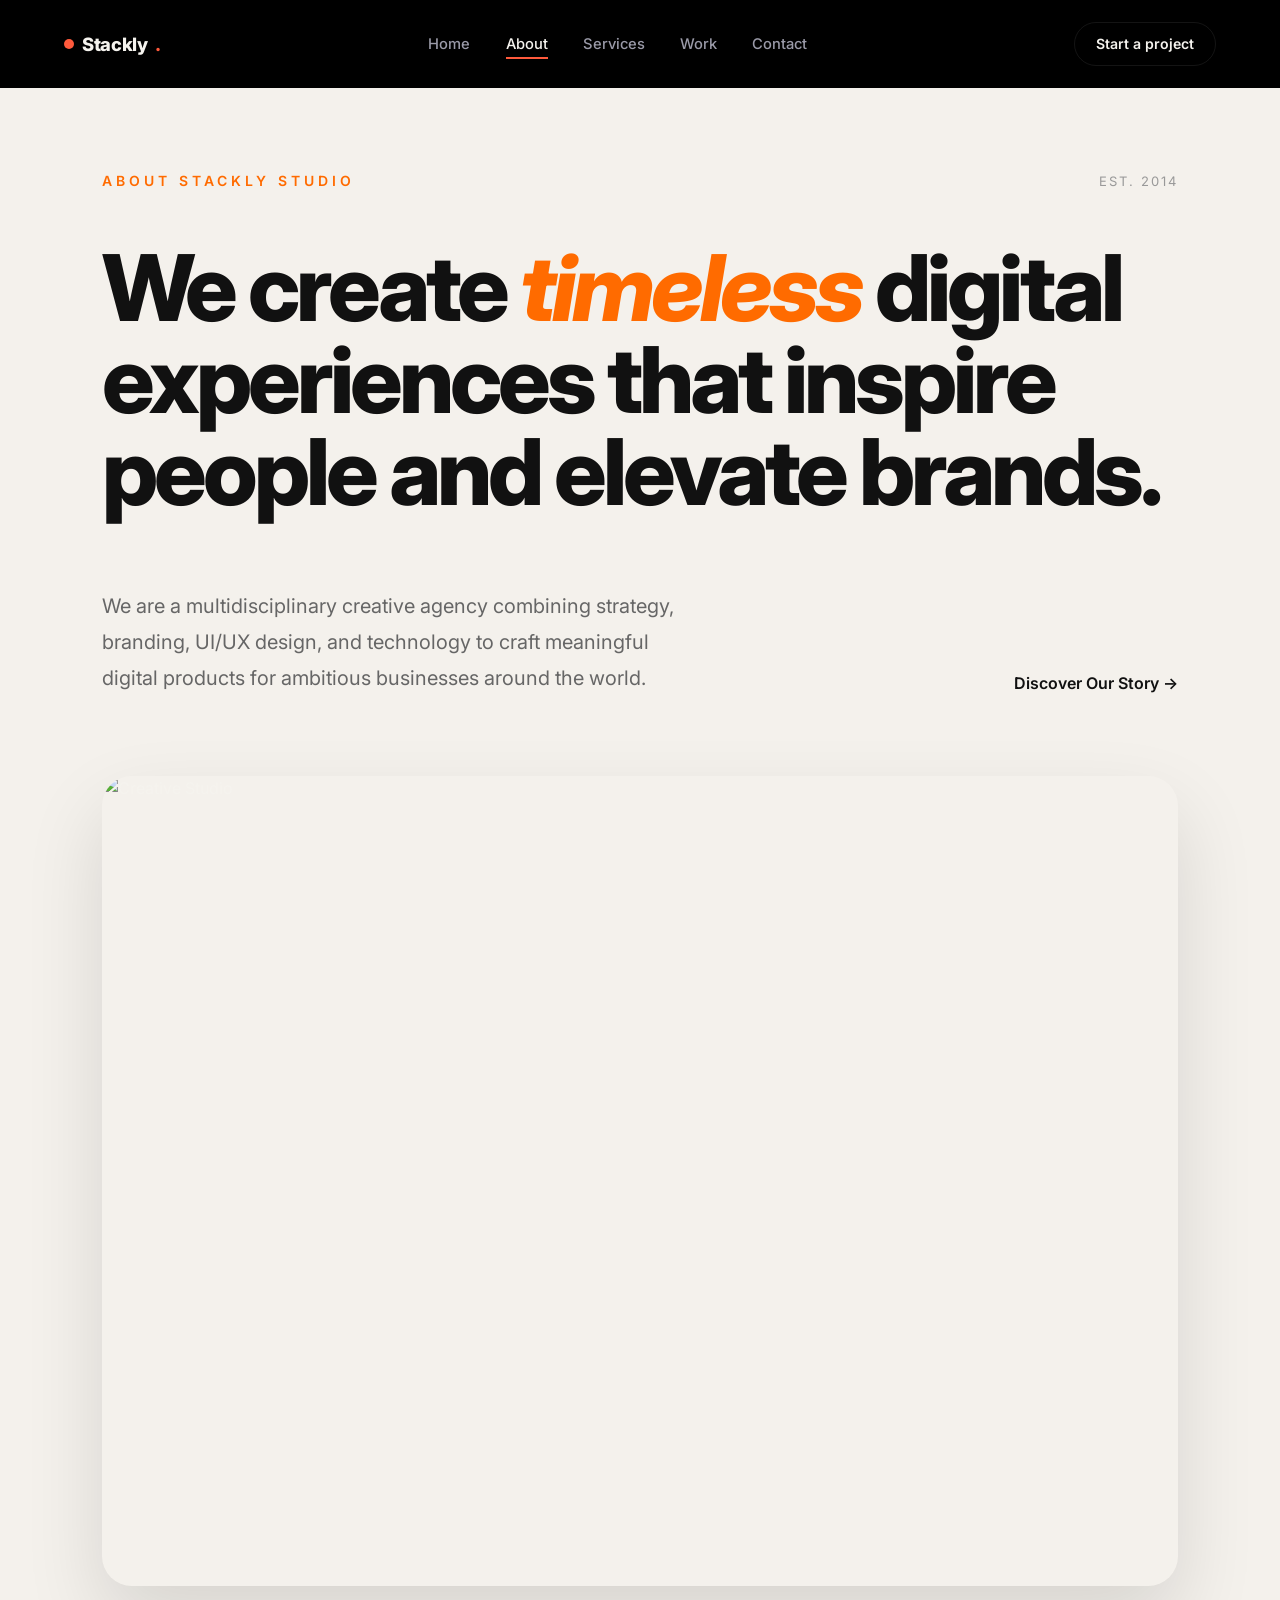
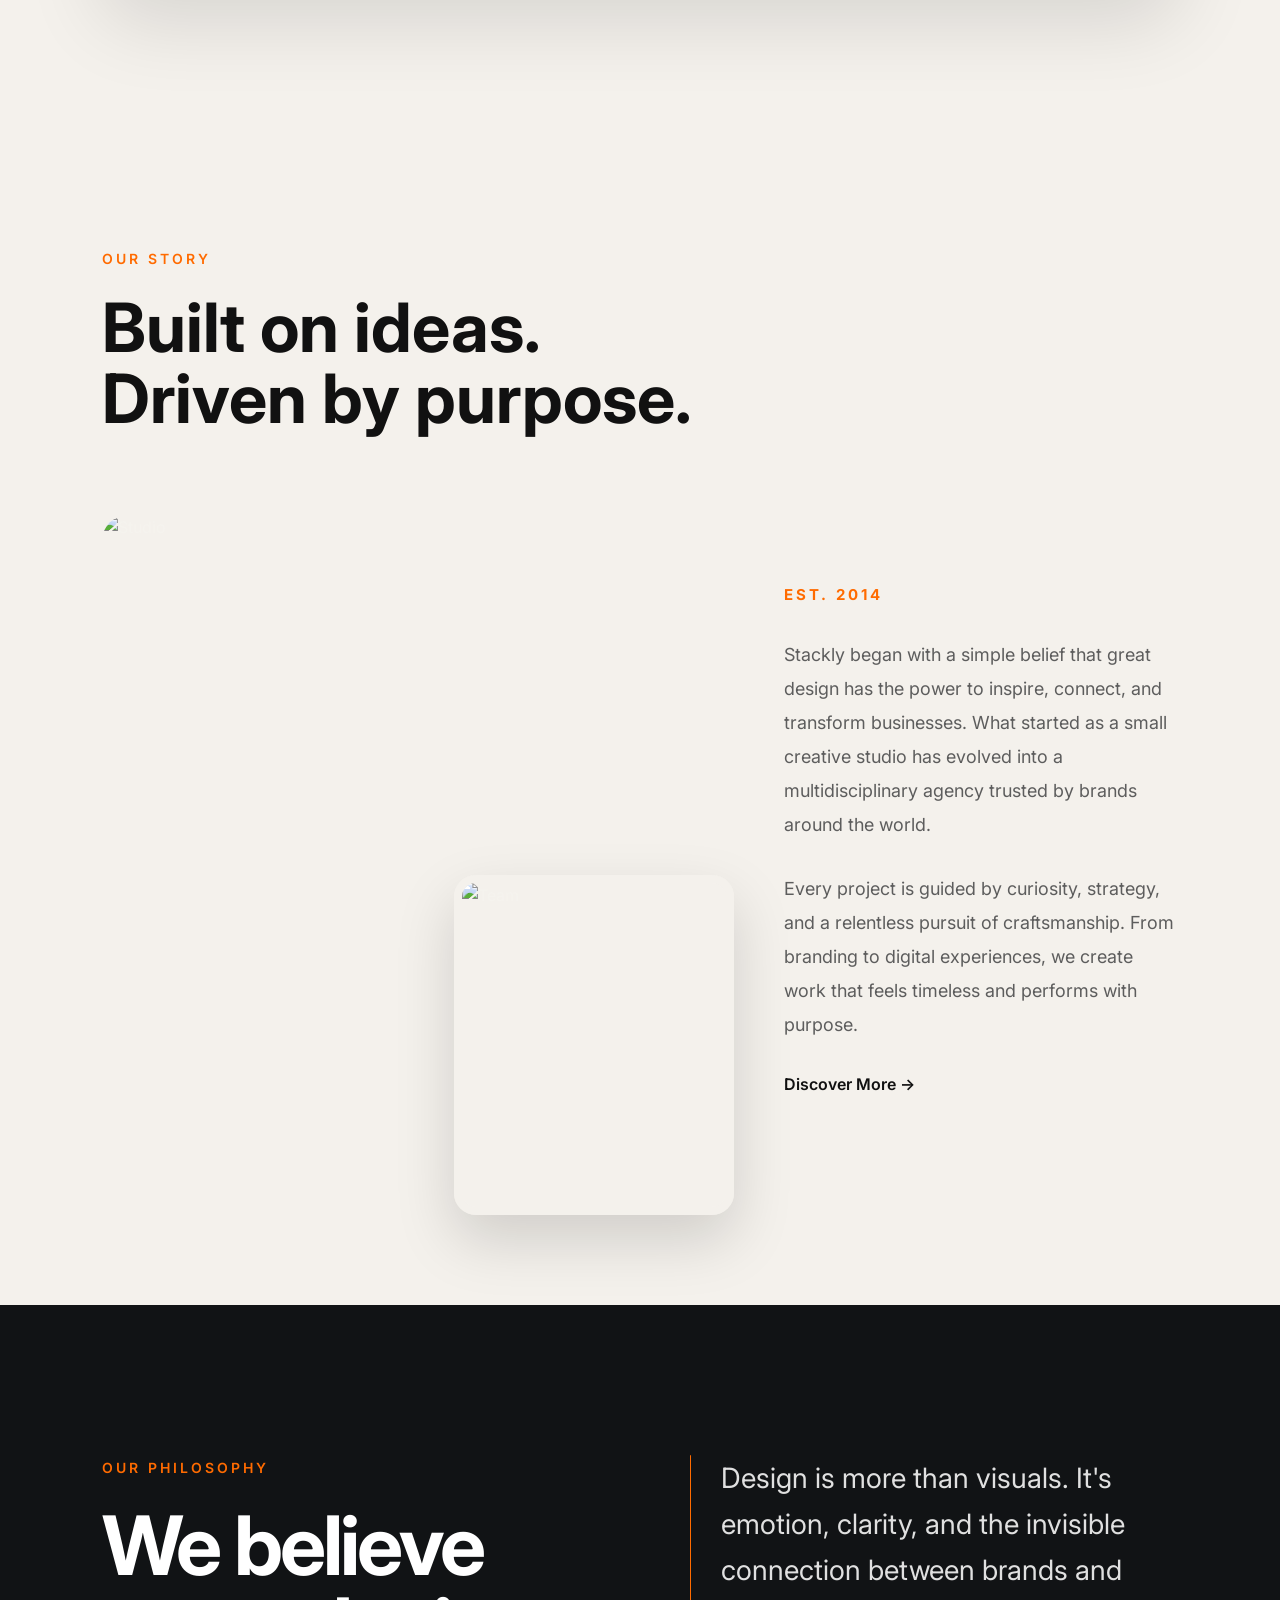
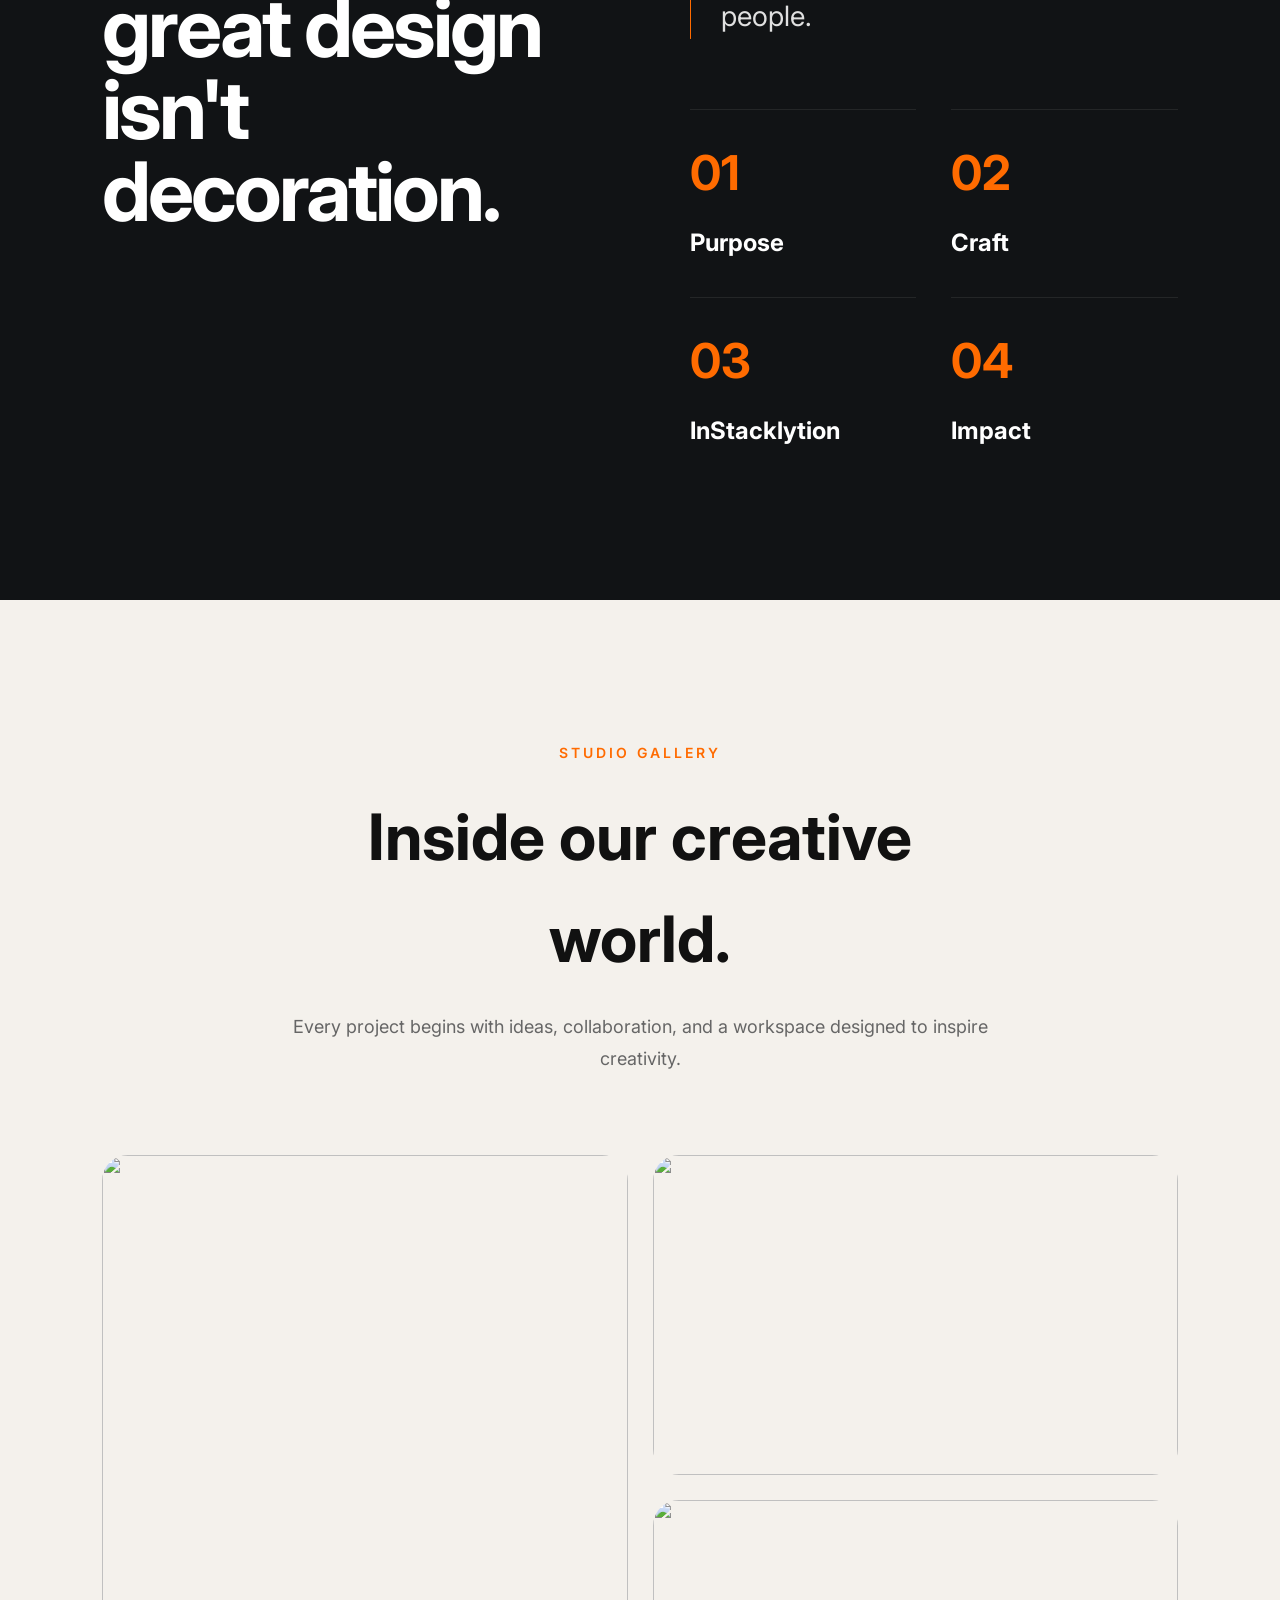
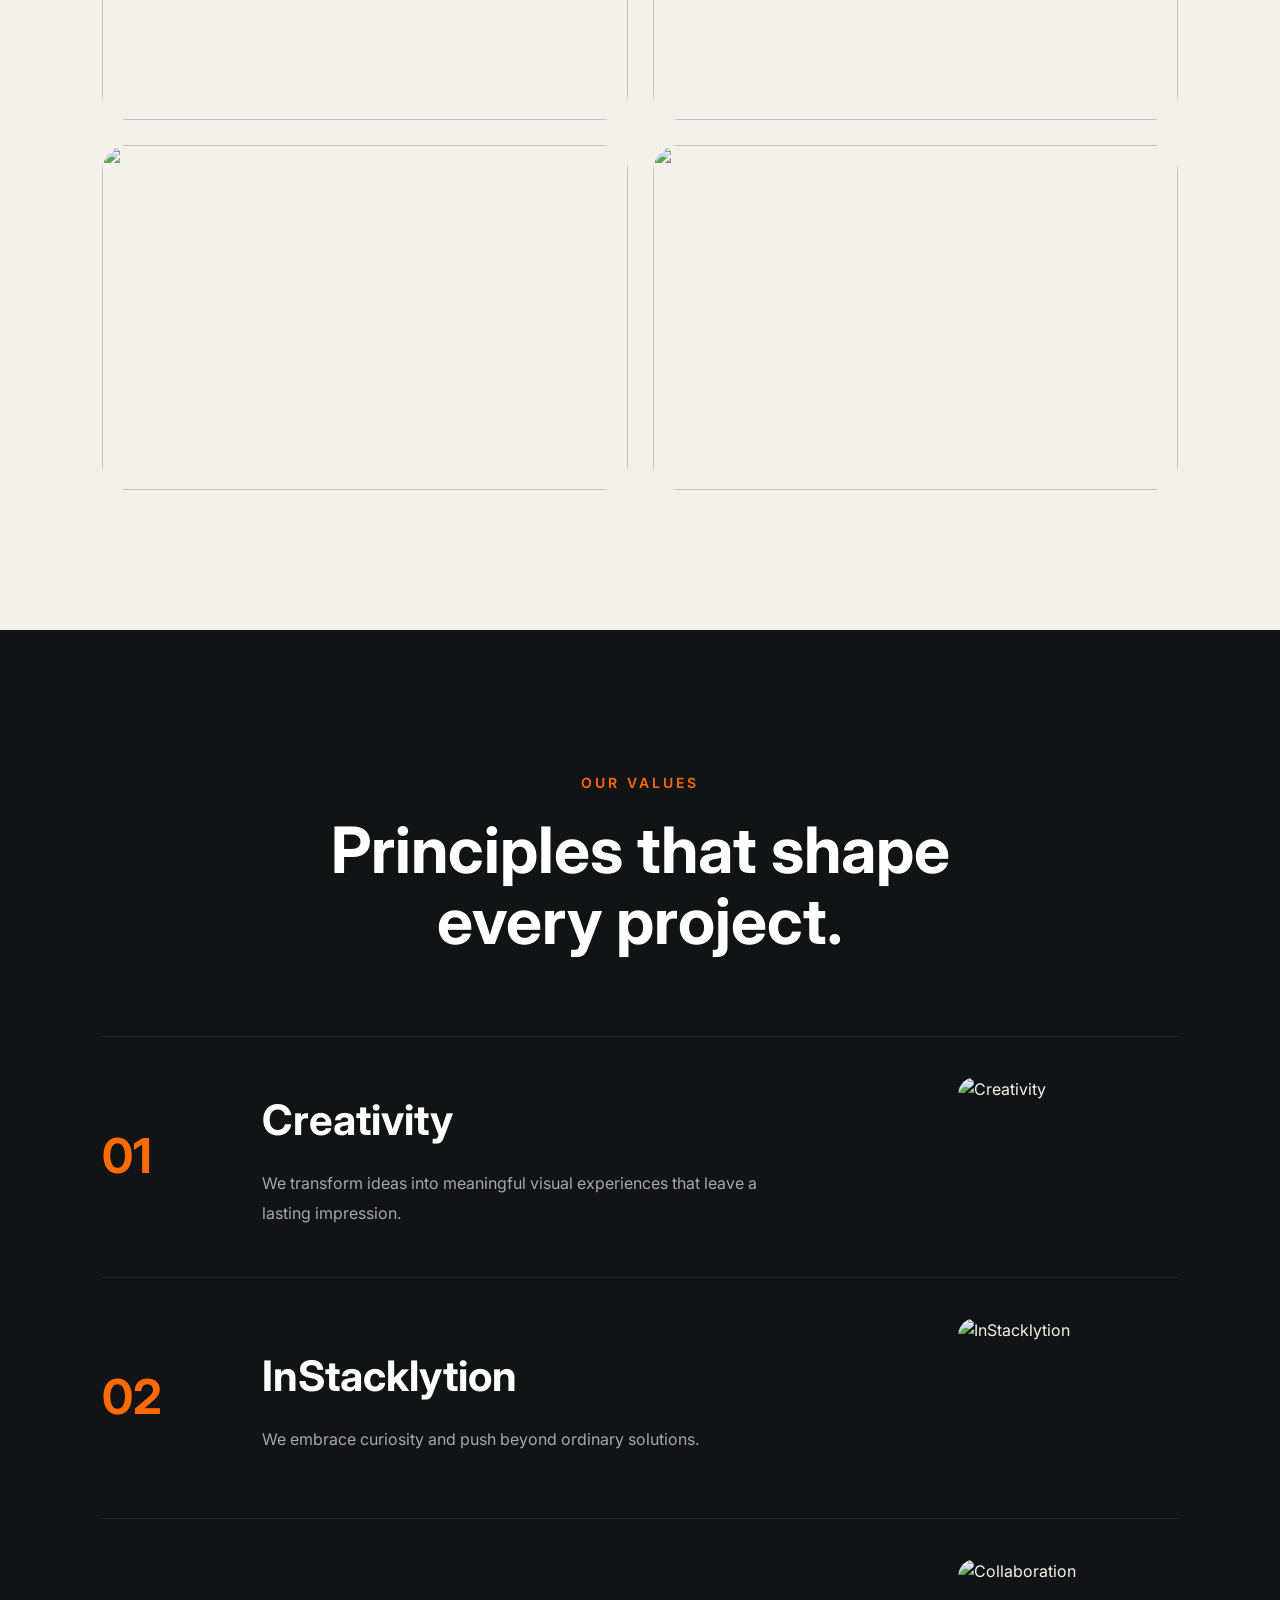
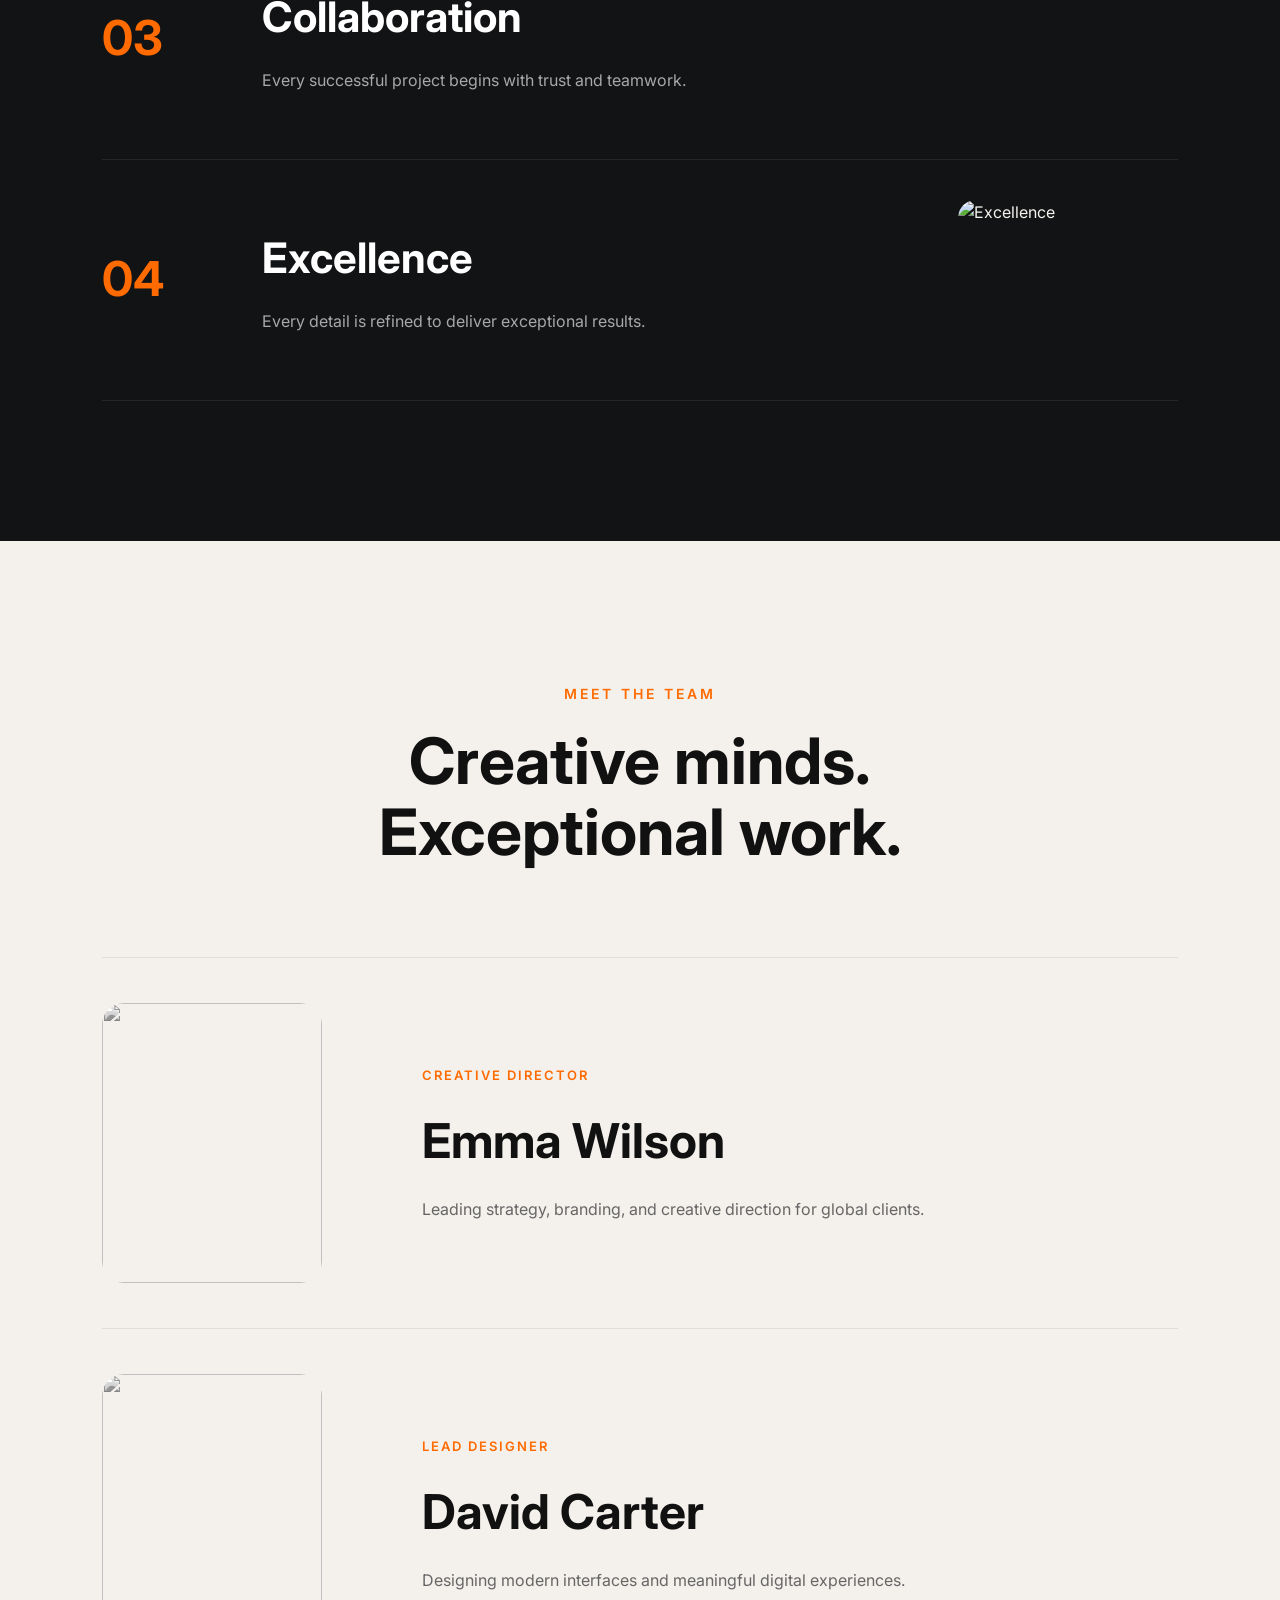
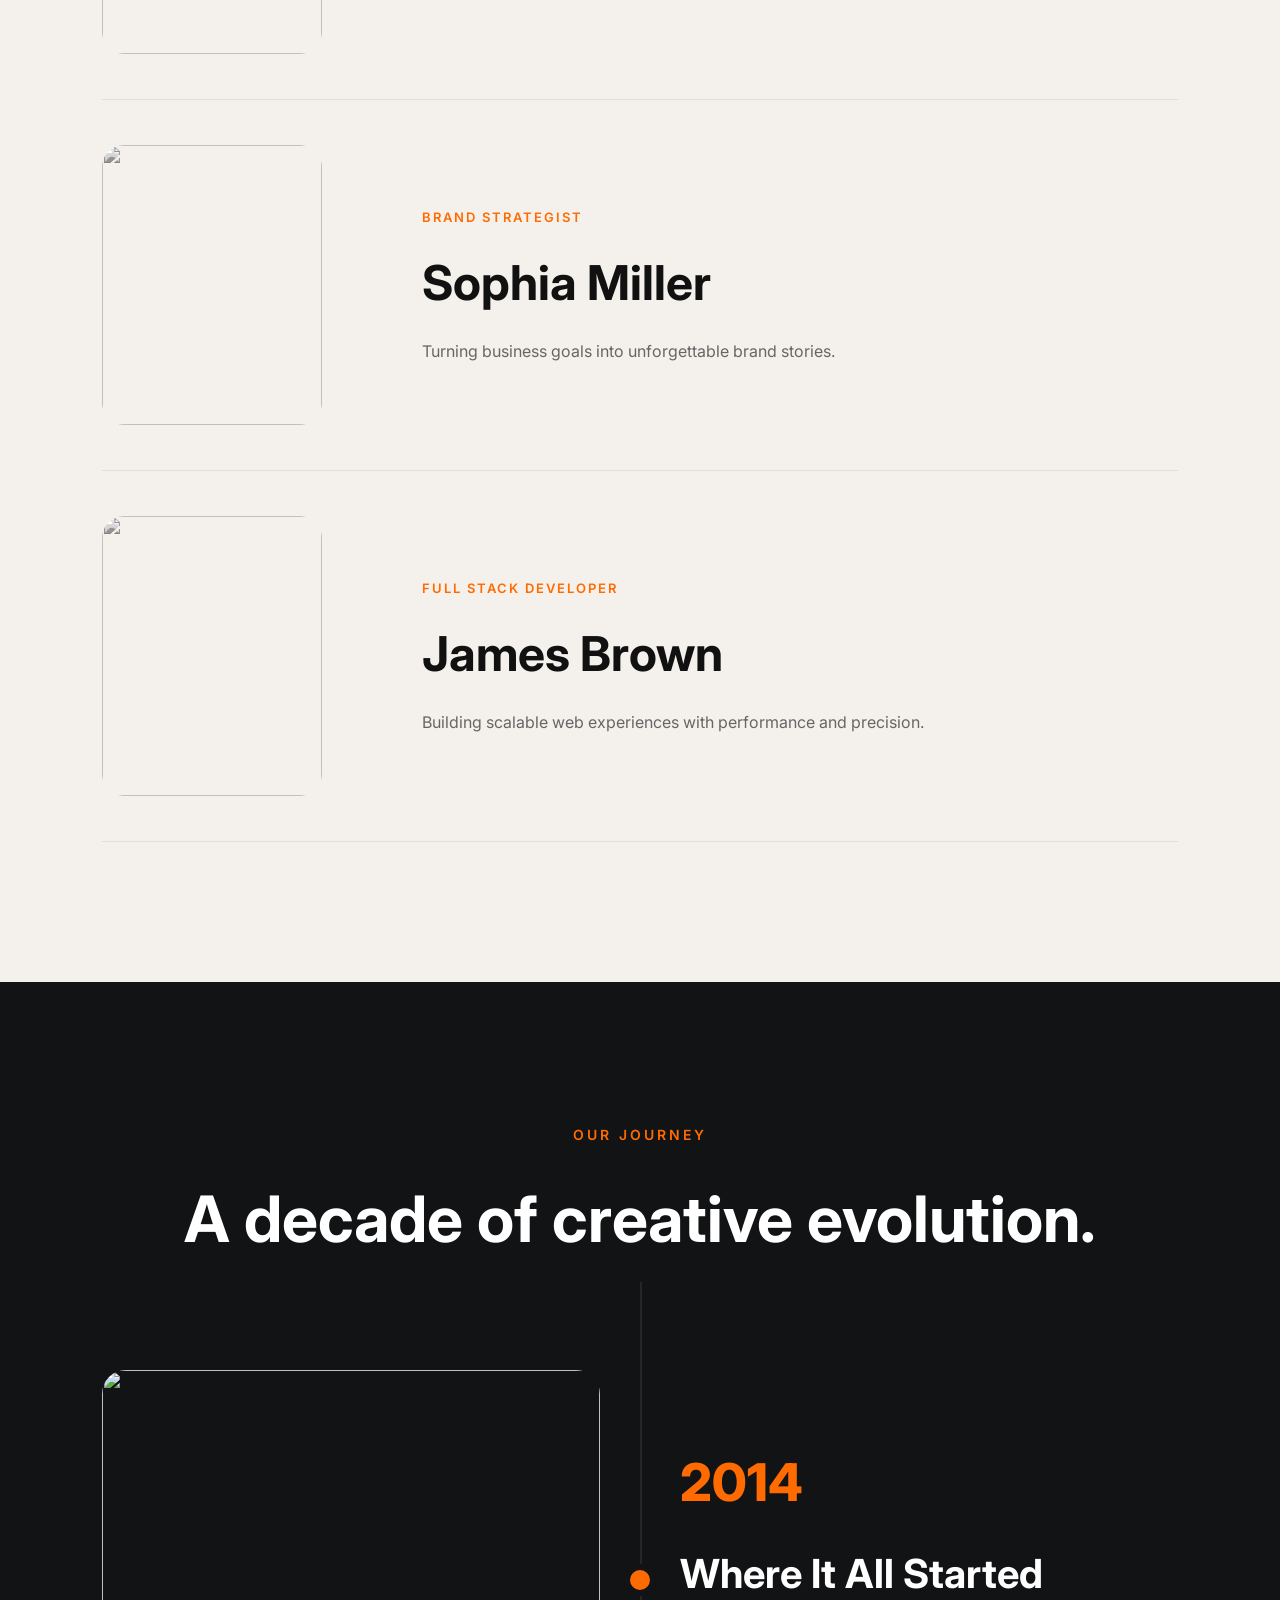
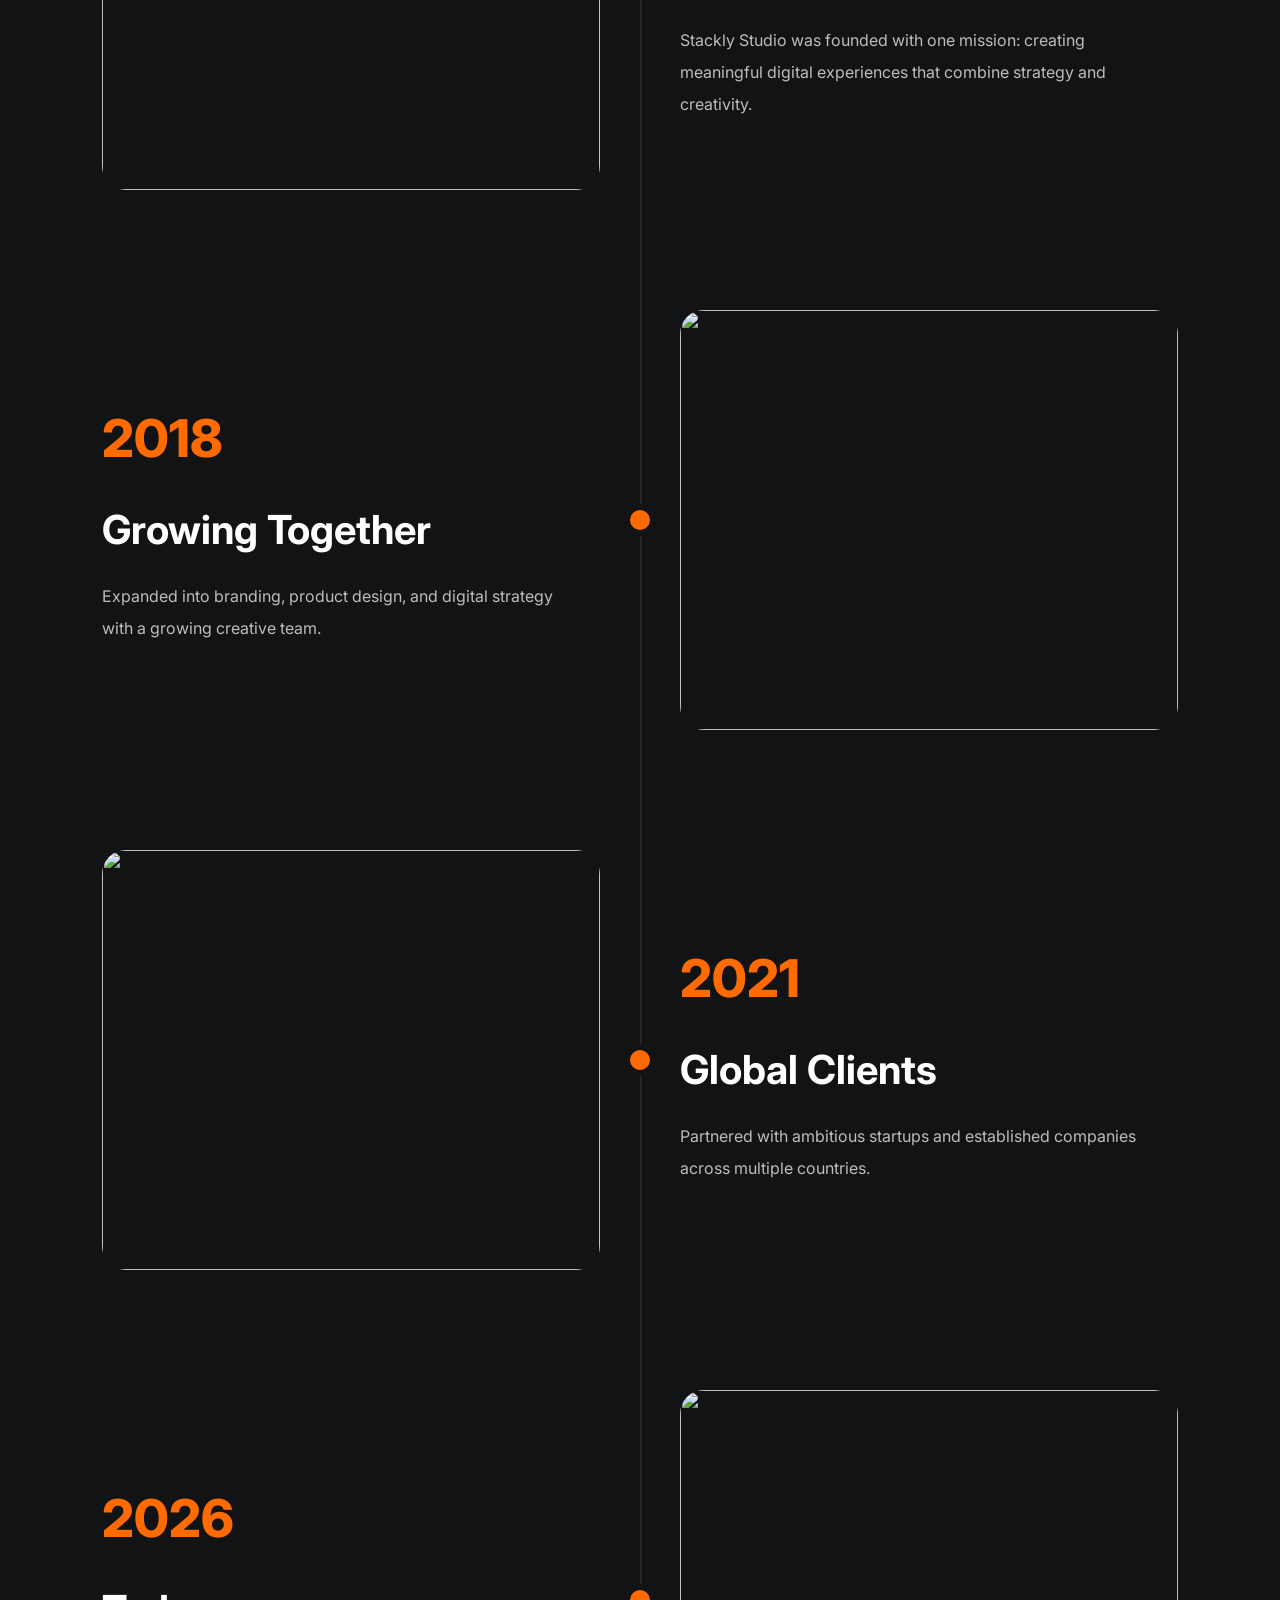
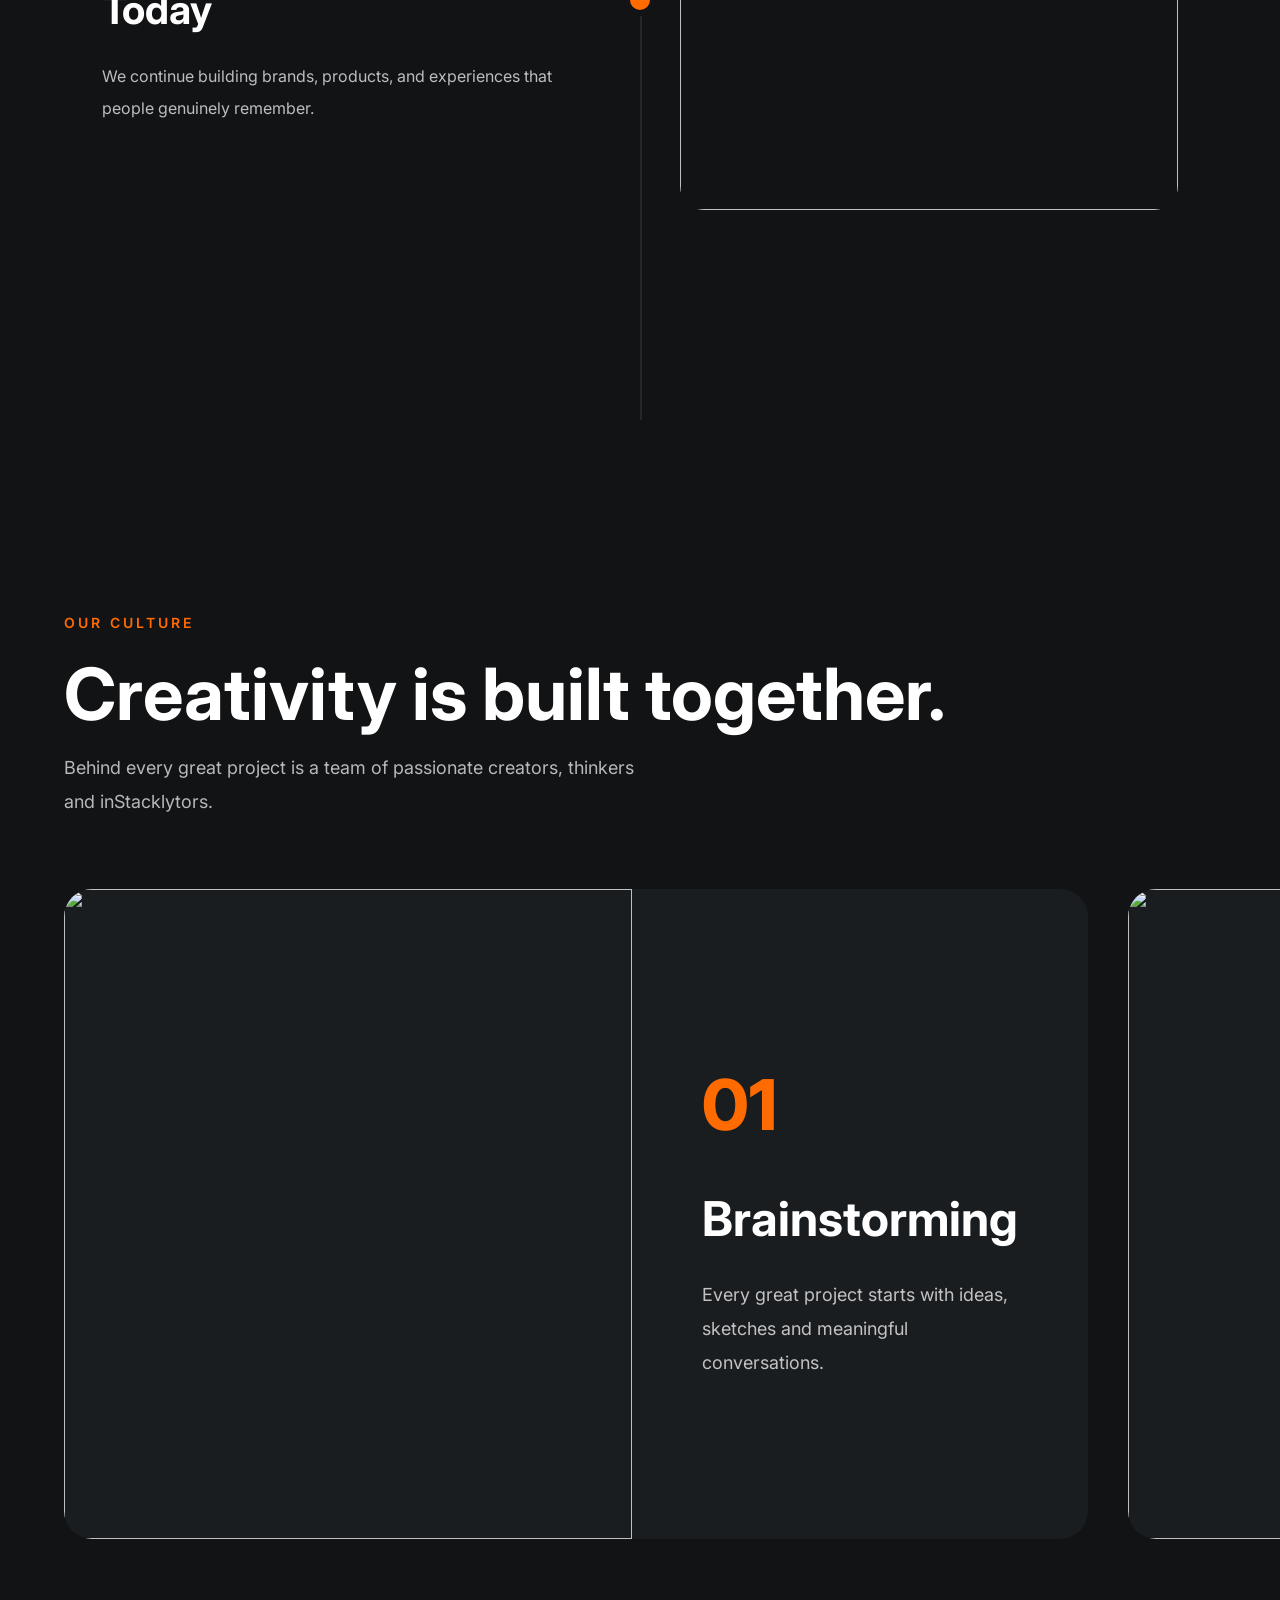
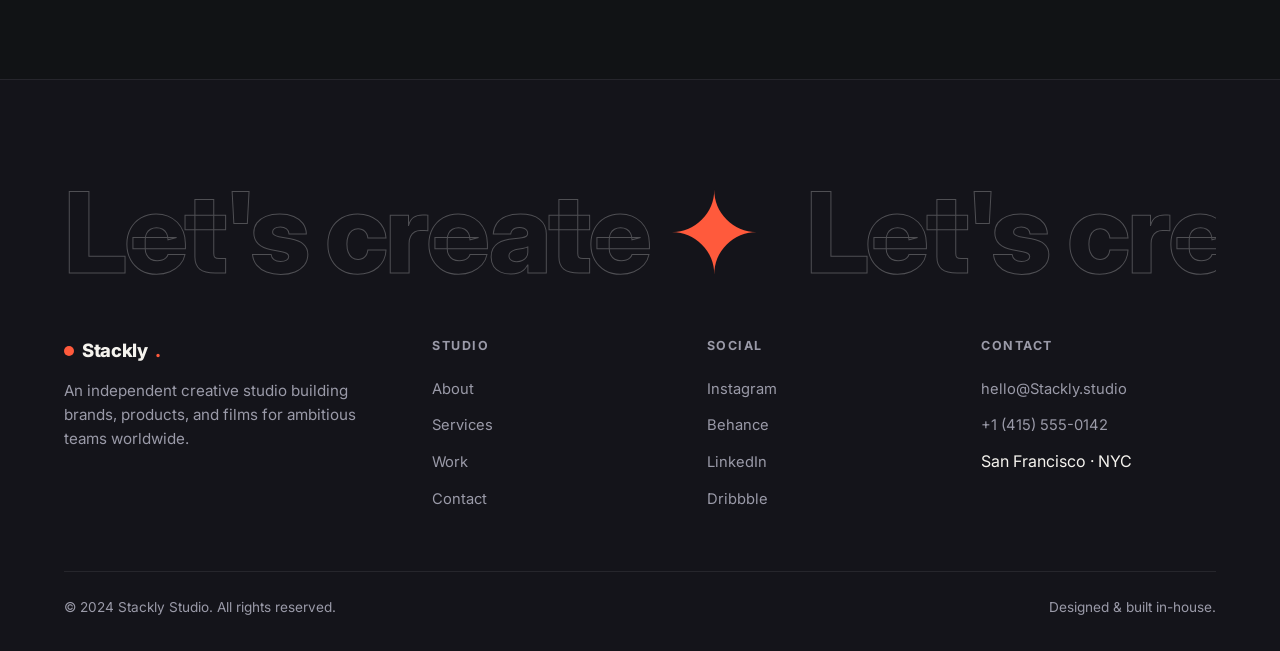
==== commit 969637cc: "name" ====
--- a/about.html
+++ b/about.html
@@ -21,7 +21,7 @@
         <li><a href="/work.html">Work</a></li>
         <li><a href="/contact.html">Contact</a></li>
       </ul>
-      <a href="/contact.html" class="nav-cta" id="navCta">Start a project</a>
+      <a href="login.html" class="nav-cta" id="navCta">Start a project</a>
       <button class="nav-toggle" id="navToggle" aria-label="Menu">
         <span></span><span></span><span></span>
       </button>
@@ -36,7 +36,7 @@
         <div class="hero-top">
 
             <span class="hero-tag">
-                ABOUT NOVA STUDIO
+                ABOUT Stackly STUDIO
             </span>
 
             <span class="hero-year">
@@ -117,7 +117,7 @@
             </span>
 
             <p>
-                NOVA began with a simple belief that great design has the
+                Stackly began with a simple belief that great design has the
                 power to inspire, connect, and transform businesses.
                 What started as a small creative studio has evolved into
                 a multidisciplinary agency trusted by brands around the world.
@@ -190,7 +190,7 @@
 
             <div class="item">
                 <span>03</span>
-                <h4>Innovation</h4>
+                <h4>InStacklytion</h4>
             </div>
 
             <div class="item">
@@ -293,7 +293,7 @@
 
             <div class="value-info">
 
-                <h3>Innovation</h3>
+                <h3>InStacklytion</h3>
 
                 <p>
                     We embrace curiosity and push beyond ordinary solutions.
@@ -303,7 +303,7 @@
 
             <div class="value-image">
 
-                <img src="https://images.unsplash.com/photo-1516321318423-f06f85e504b3?auto=format&fit=crop&w=900&q=80" alt="Innovation">
+                <img src="https://images.unsplash.com/photo-1516321318423-f06f85e504b3?auto=format&fit=crop&w=900&q=80" alt="InStacklytion">
 
             </div>
 
@@ -514,7 +514,7 @@
             <h3>Where It All Started</h3>
 
             <p>
-                NOVA Studio was founded with one mission:
+                Stackly Studio was founded with one mission:
                 creating meaningful digital experiences
                 that combine strategy and creativity.
             </p>
@@ -617,7 +617,7 @@
 
         <p>
             Behind every great project is a team of passionate creators,
-            thinkers and innovators.
+            thinkers and inStacklytors.
         </p>
 
     </div>
@@ -676,7 +676,7 @@
 
                 <span>03</span>
 
-                <h3>Innovation</h3>
+                <h3>InStacklytion</h3>
 
                 <p>
                     We experiment,
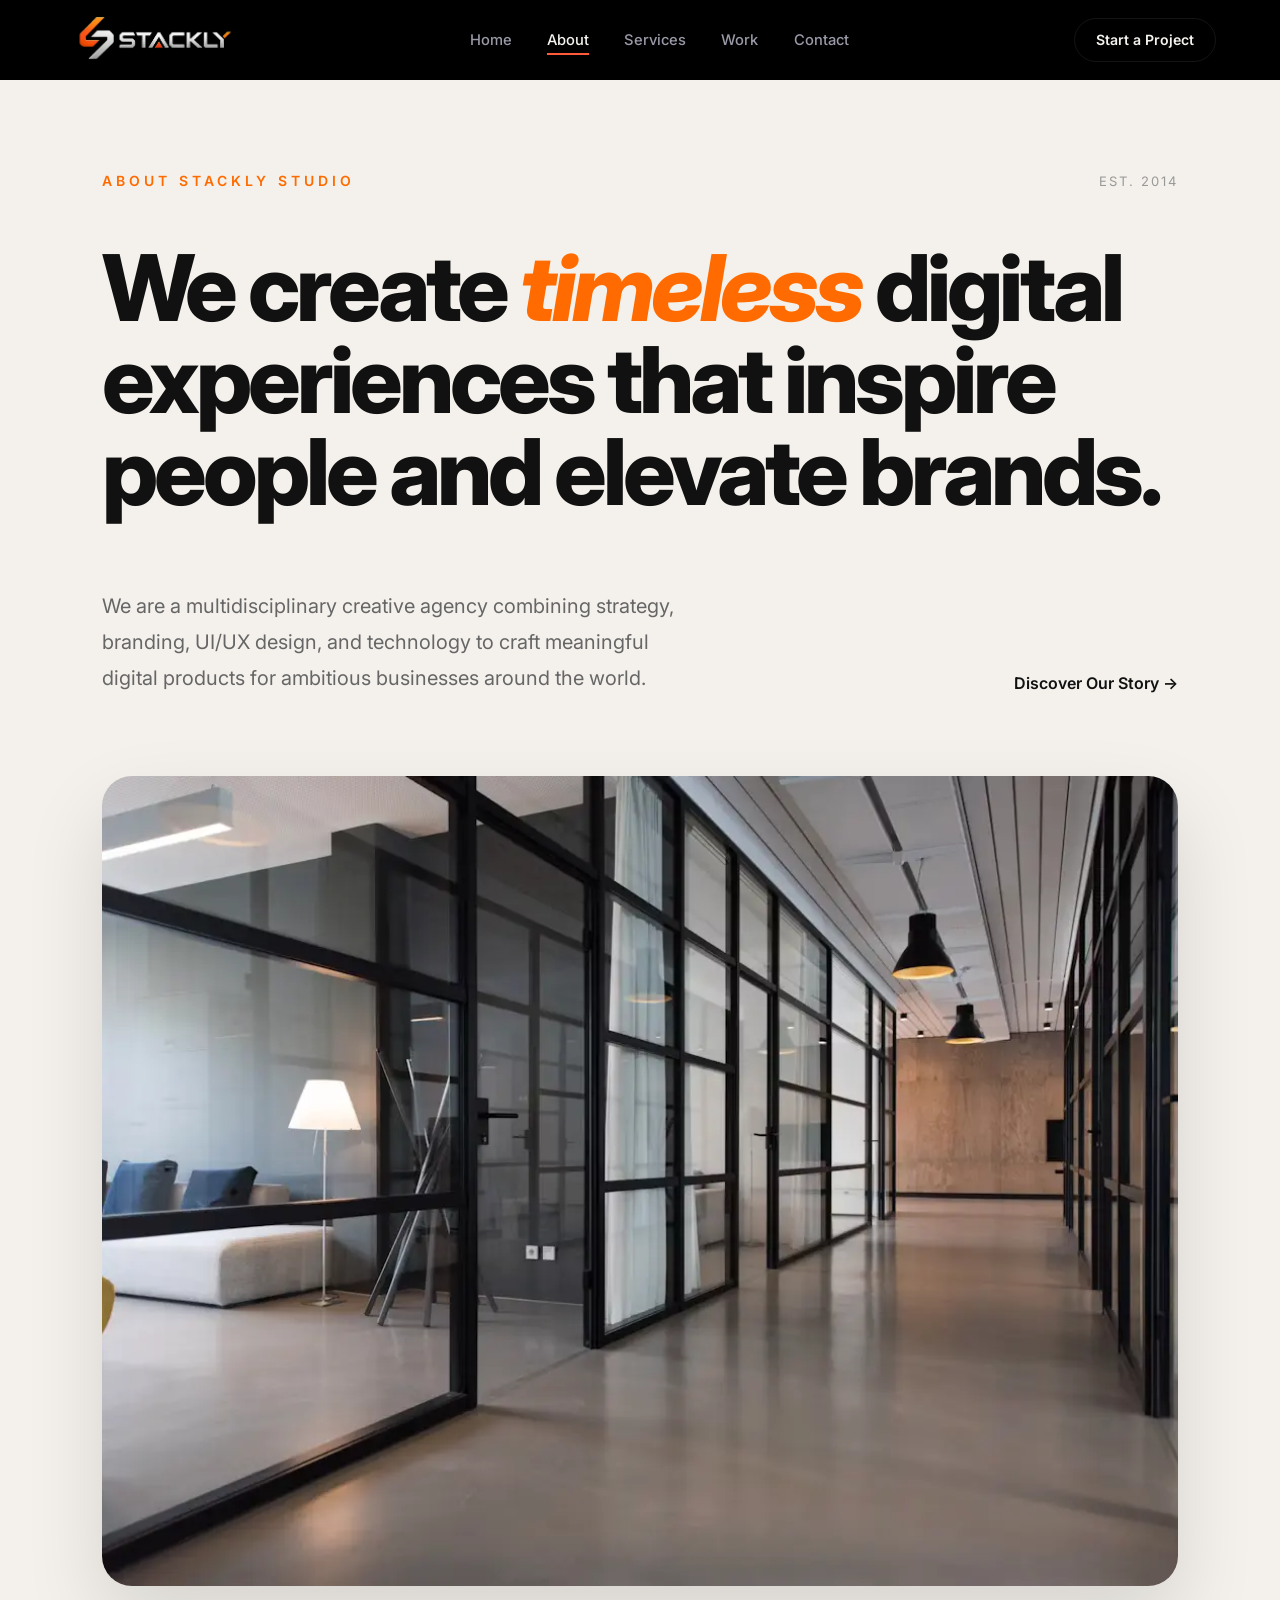
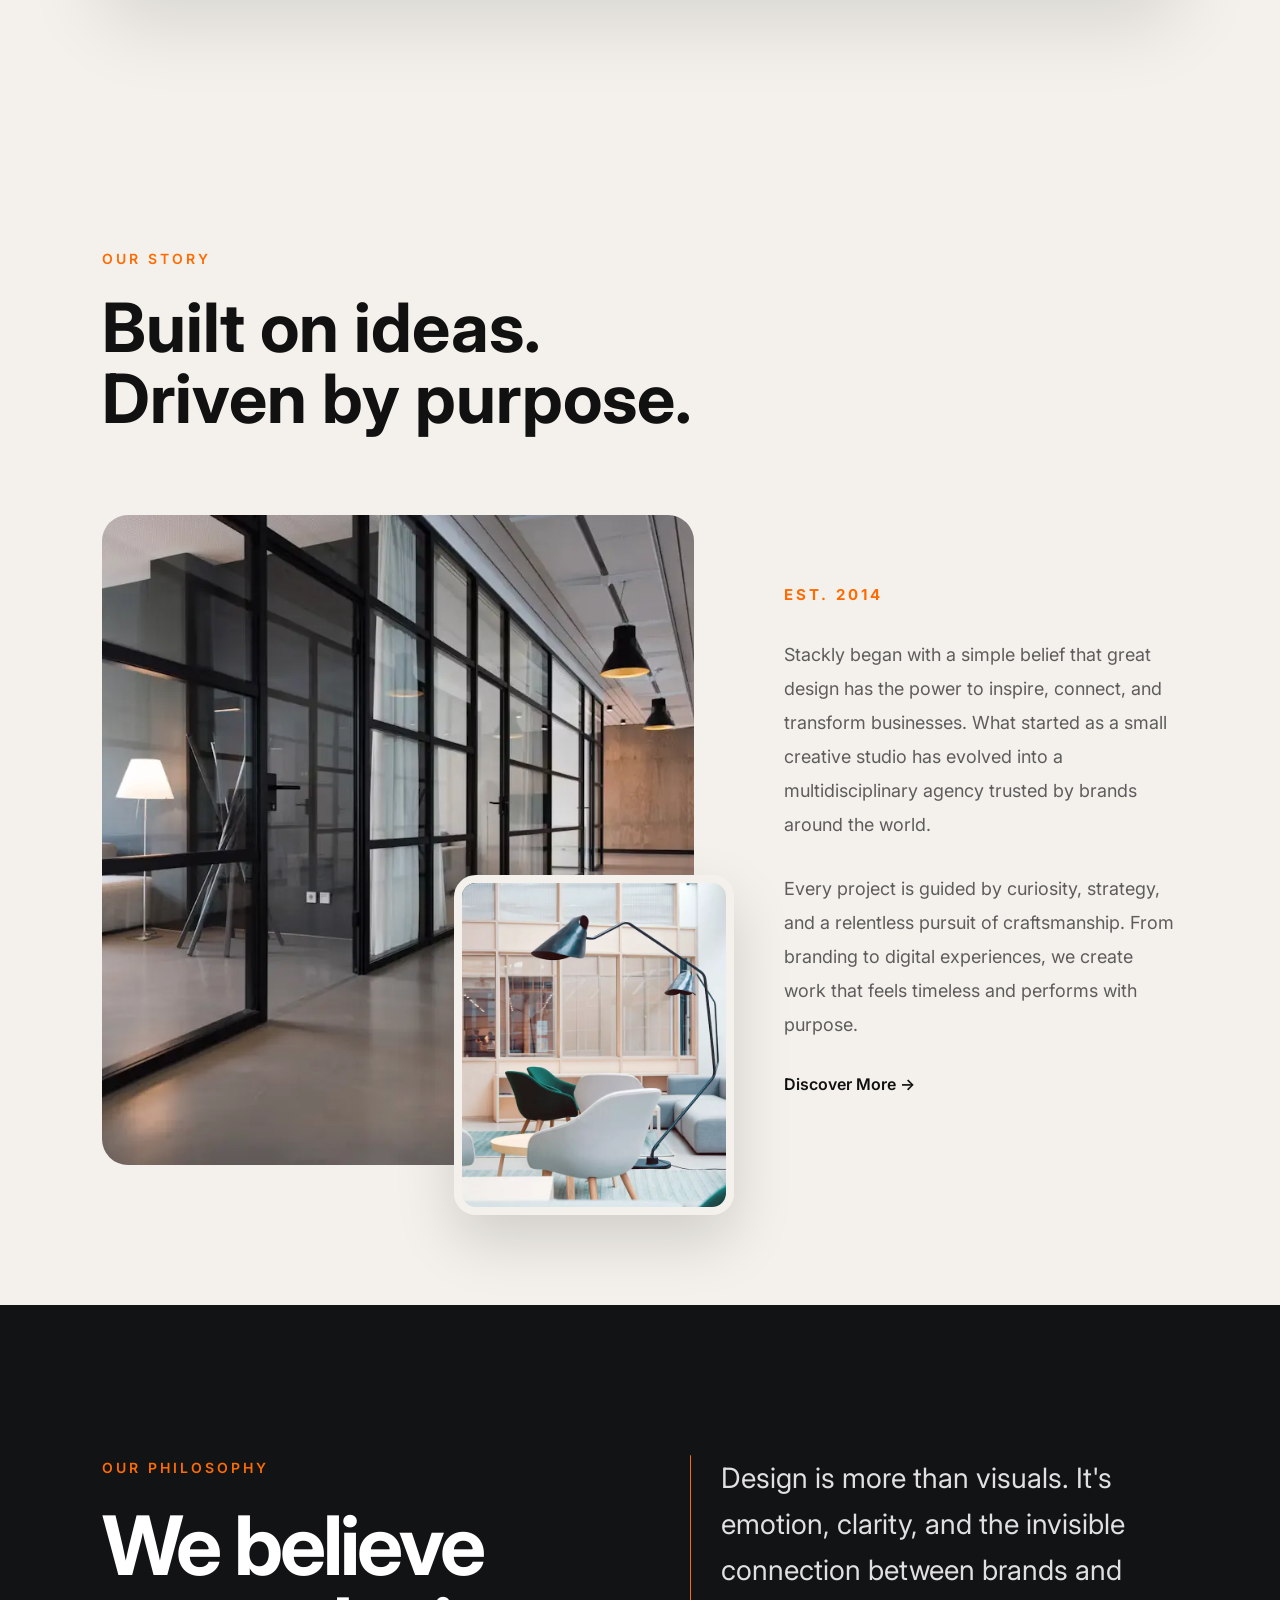
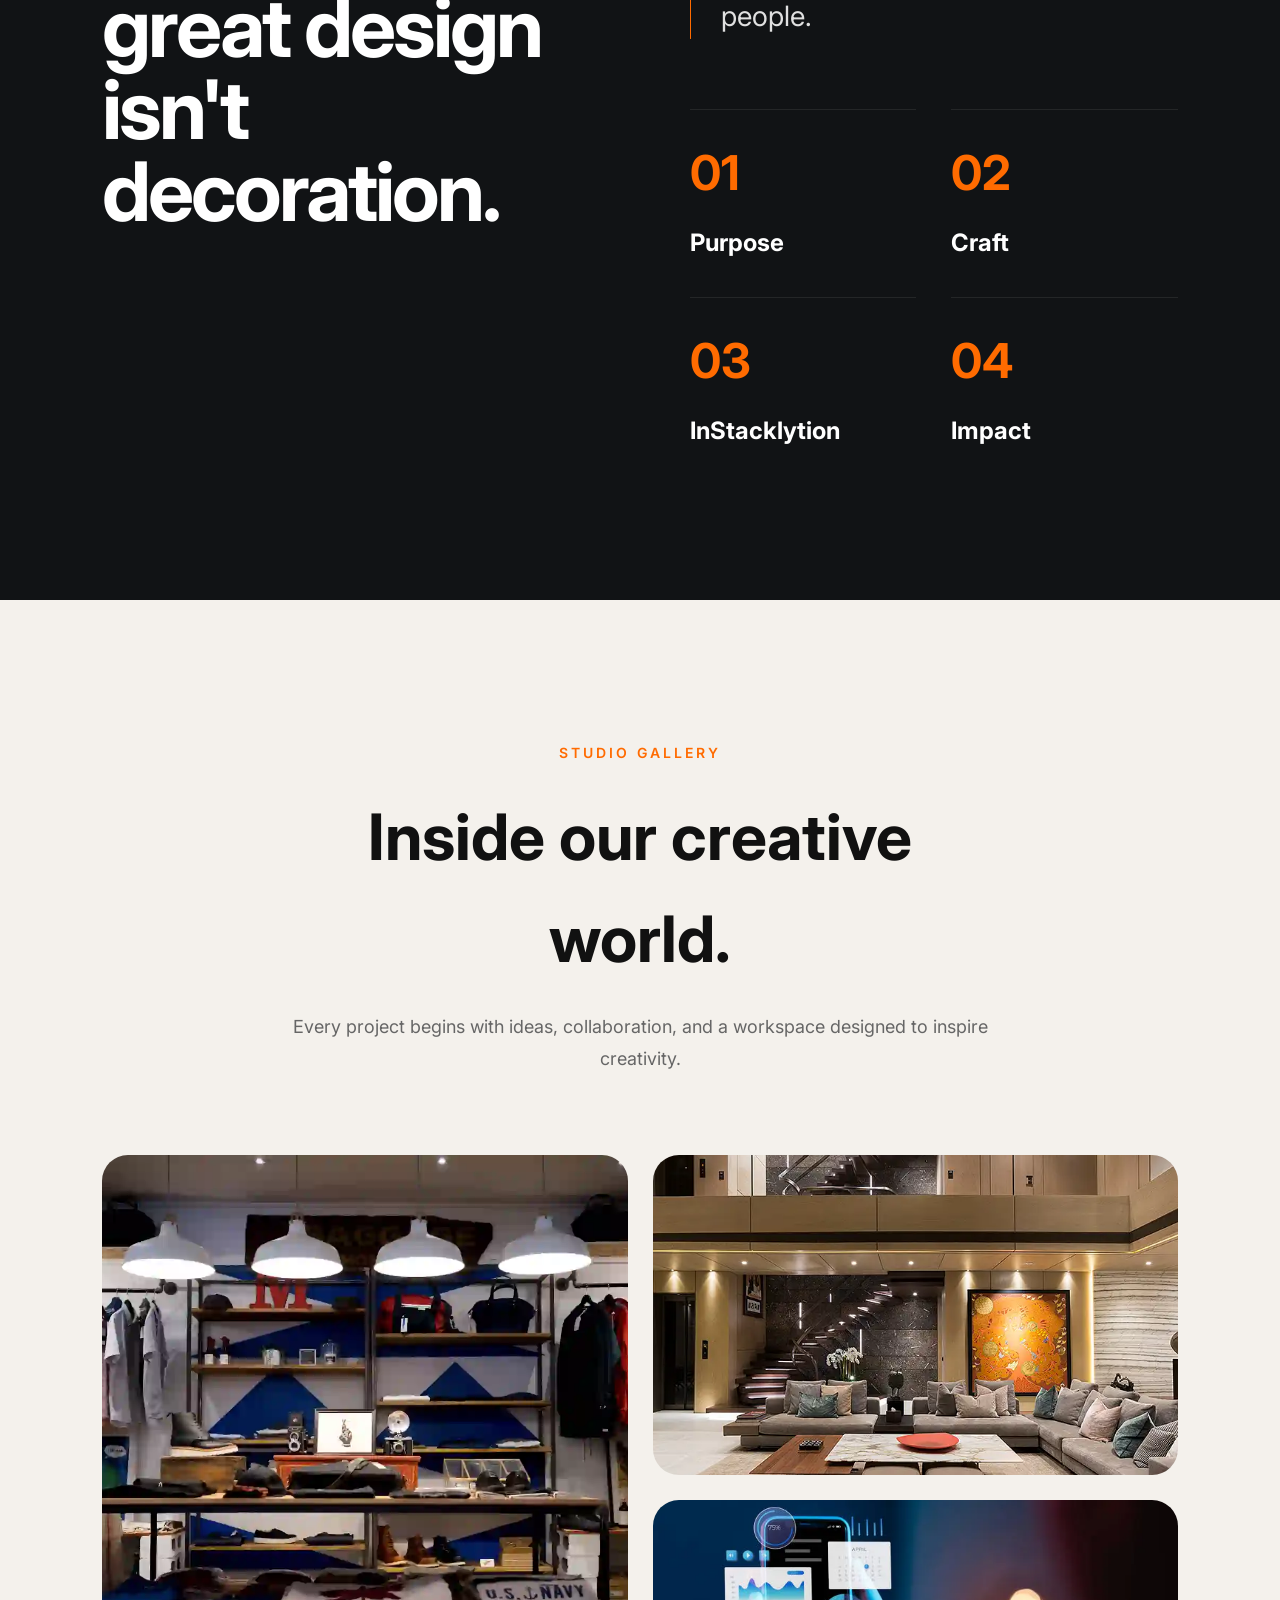
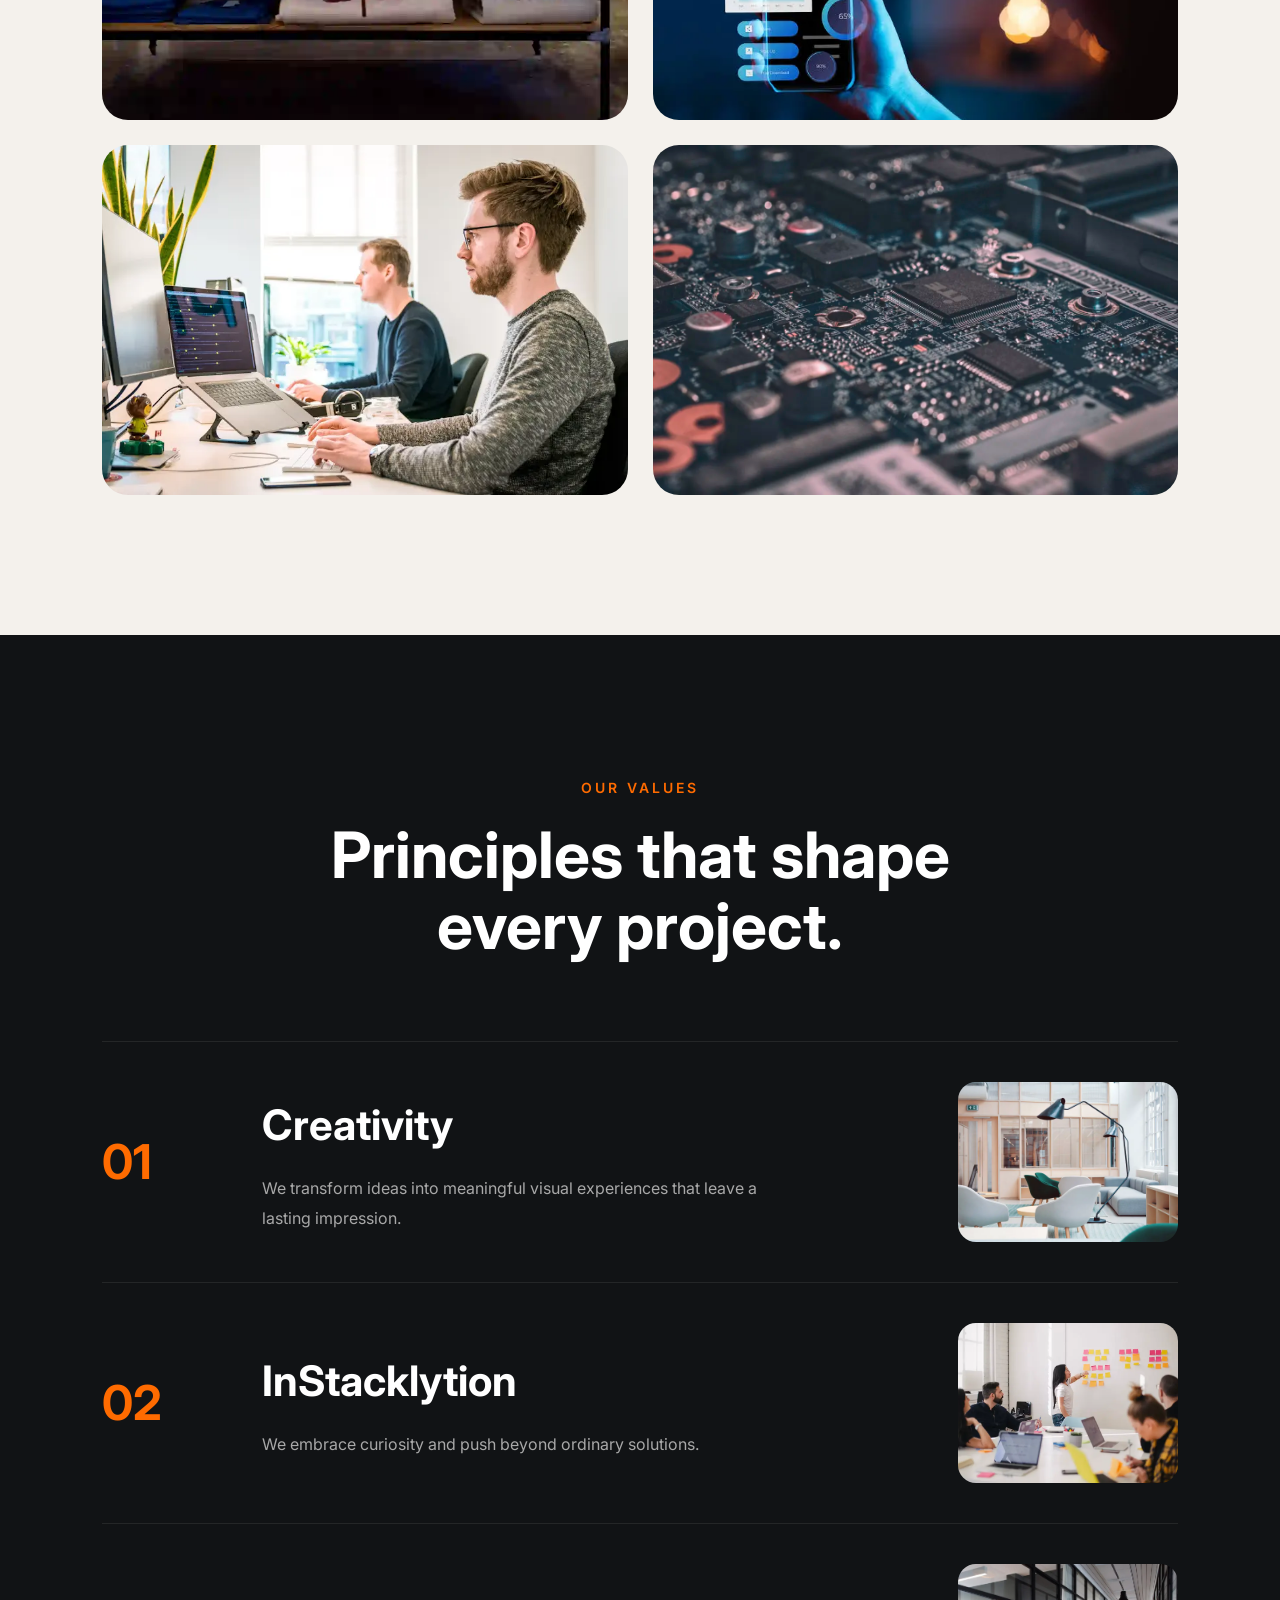
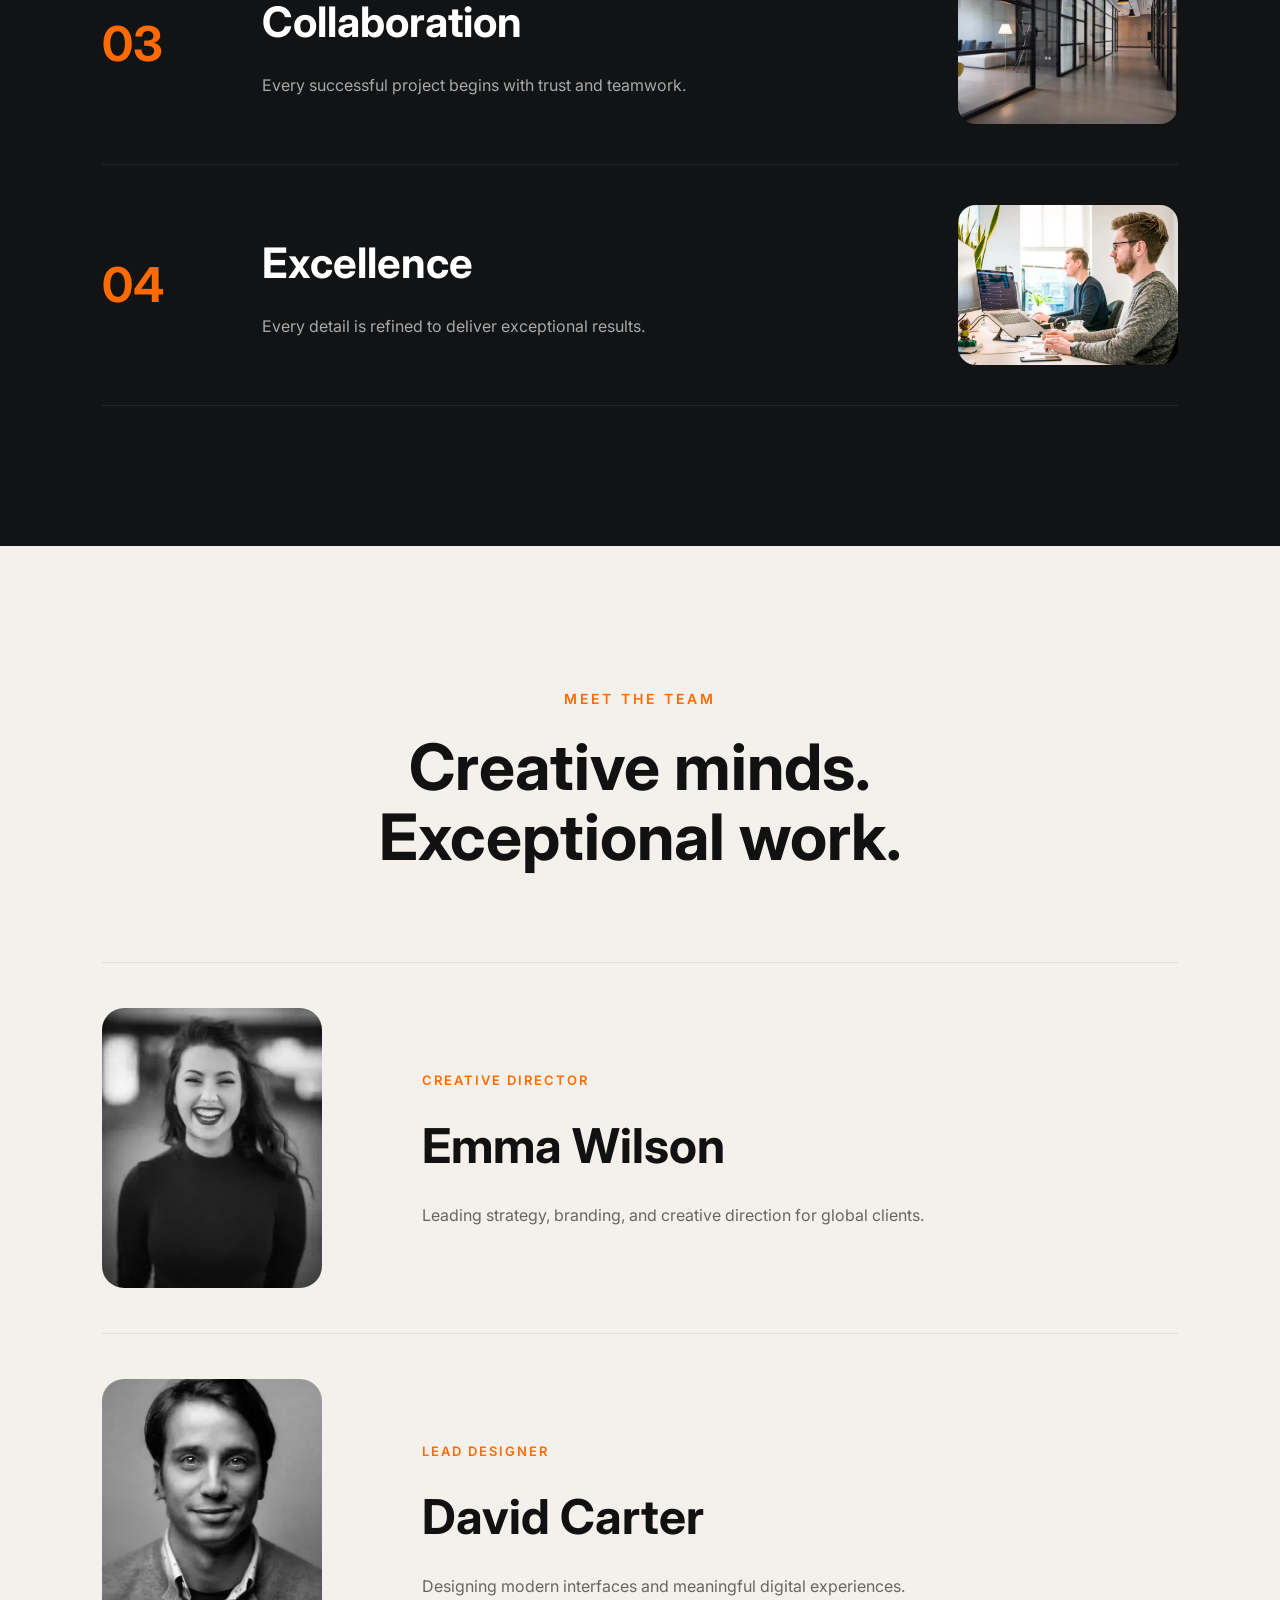
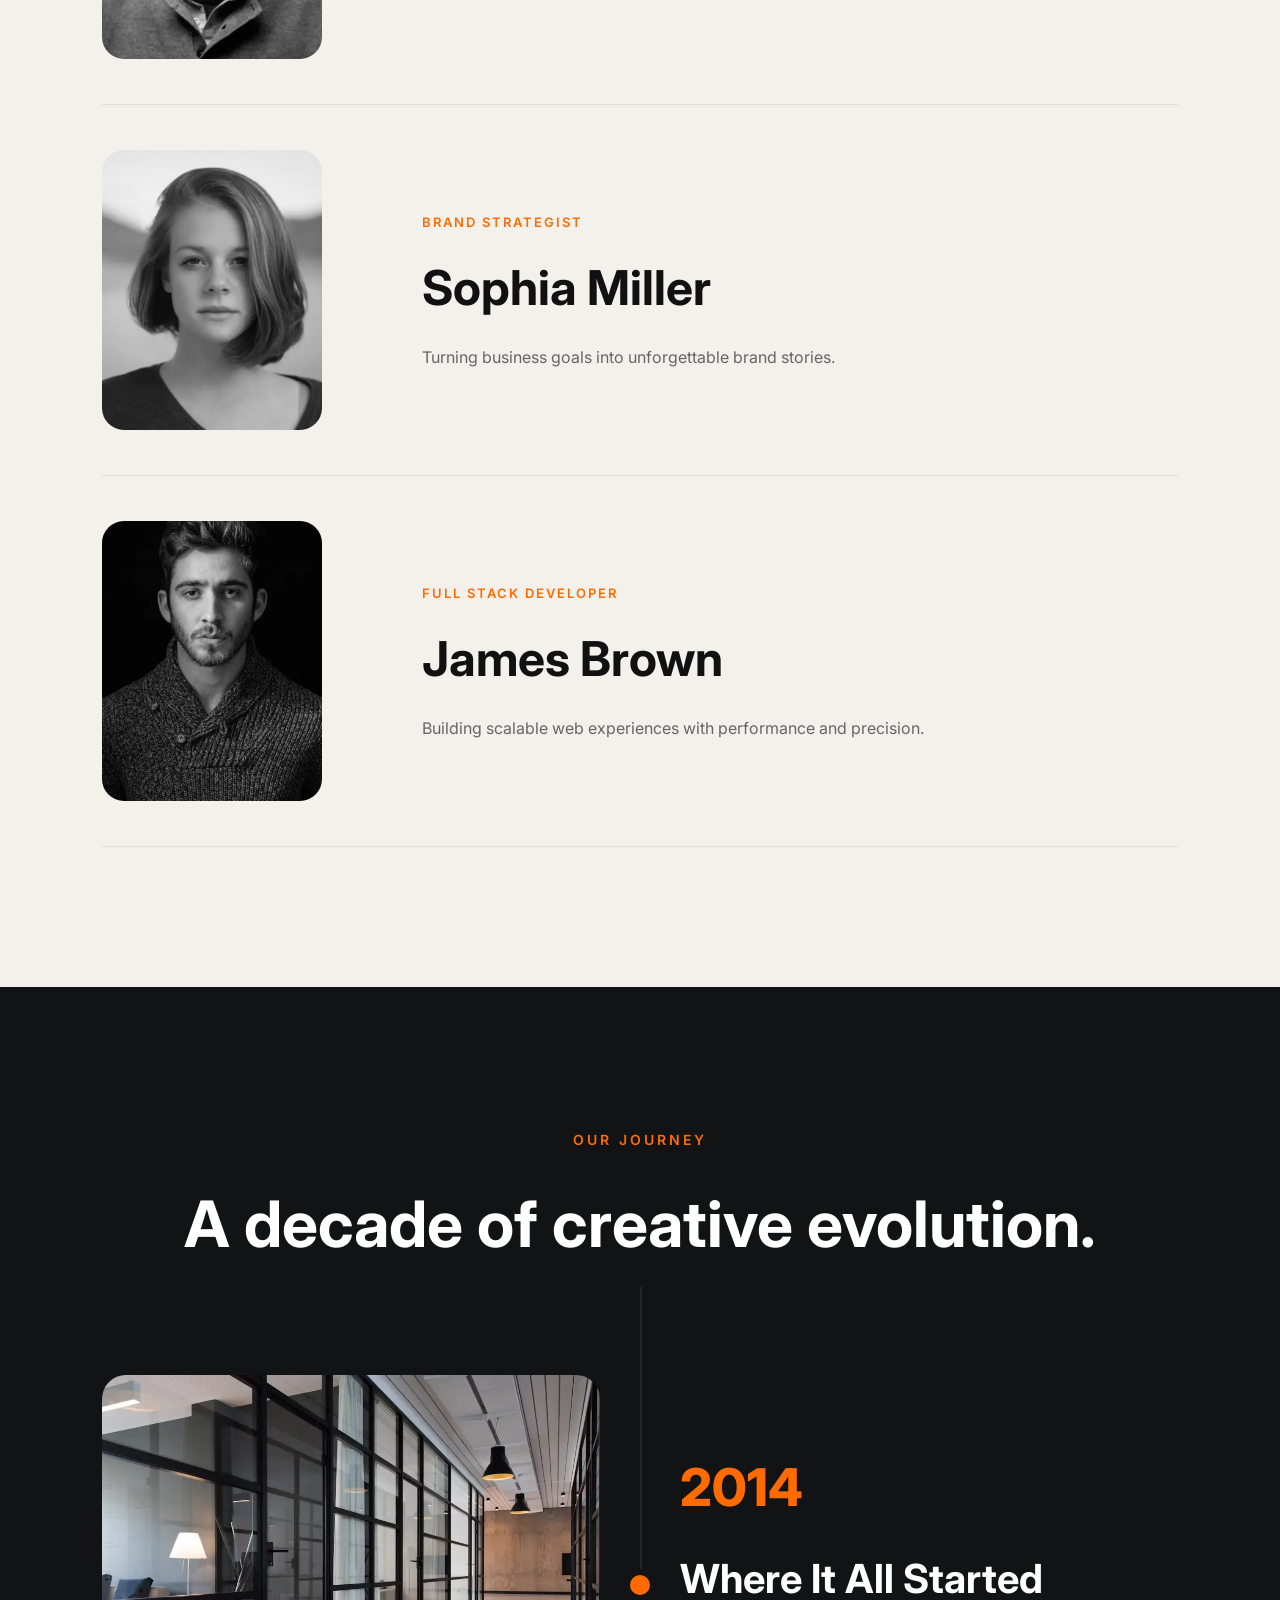
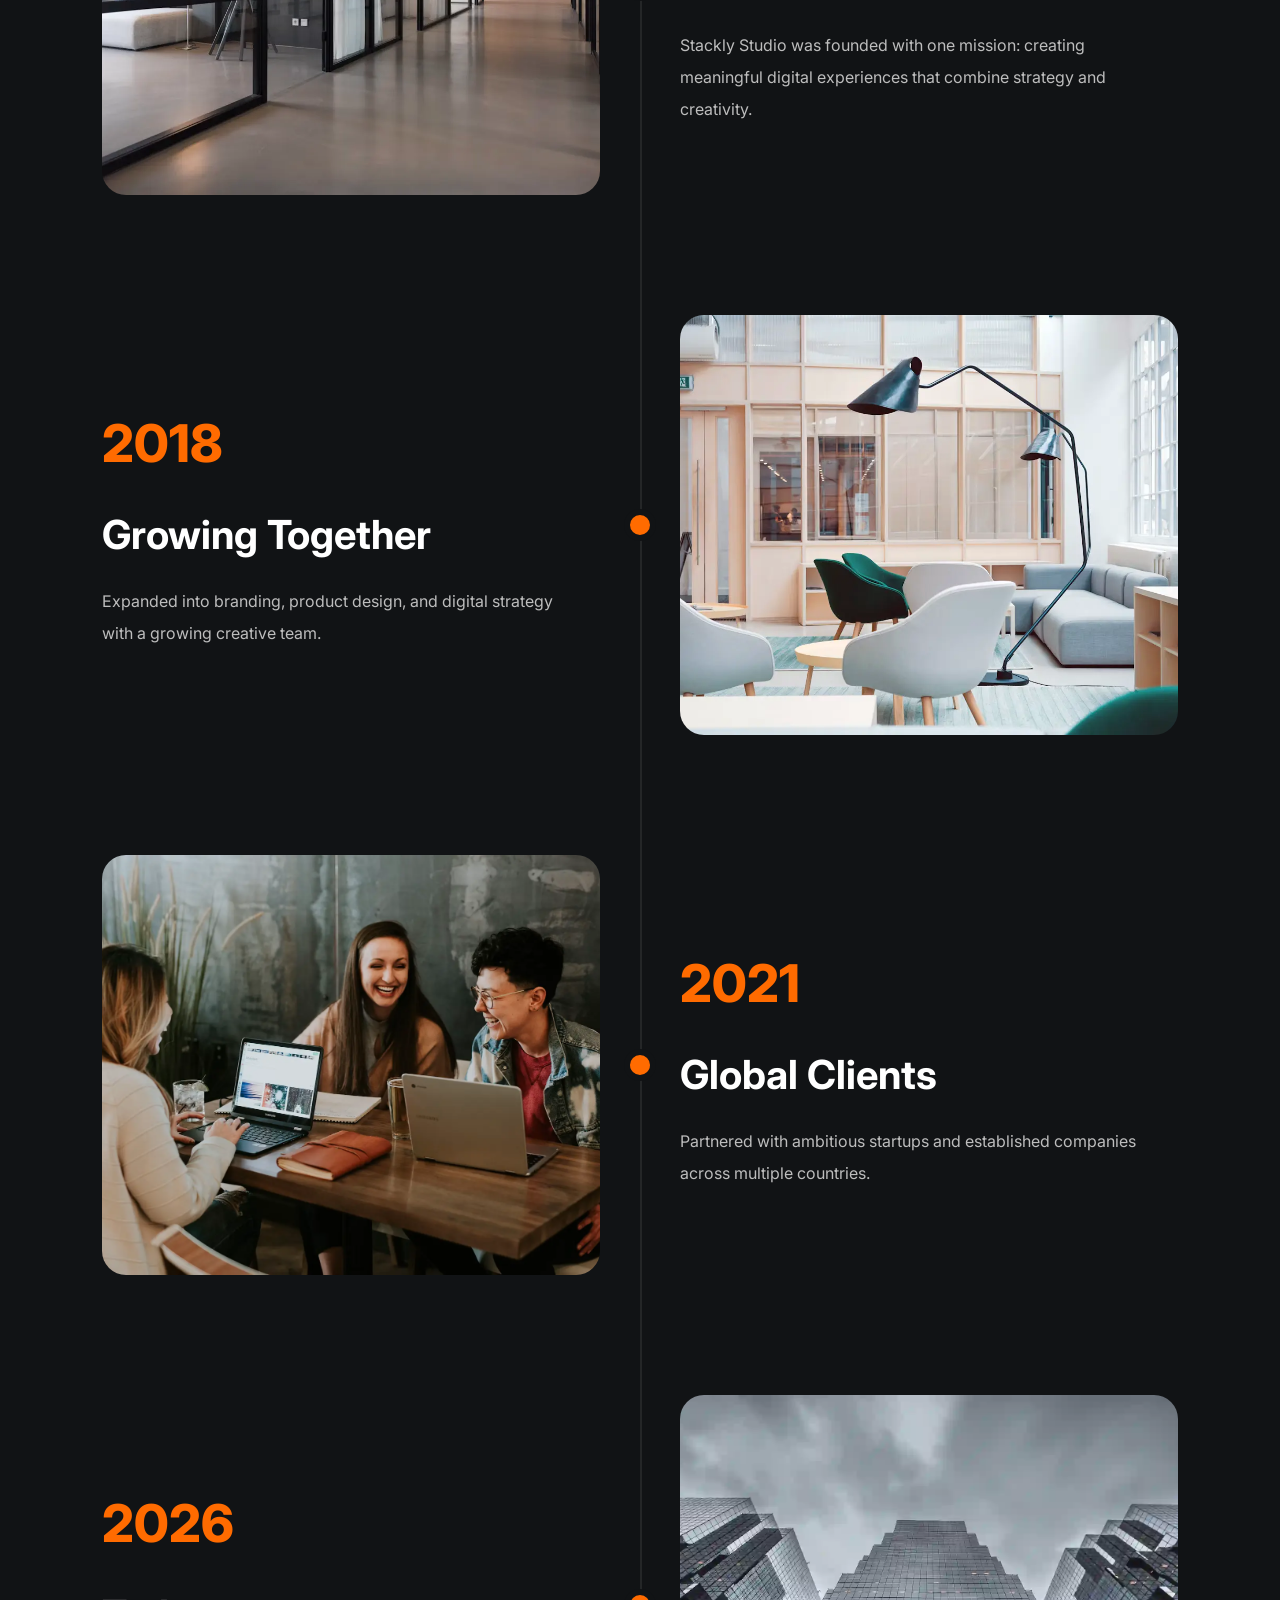
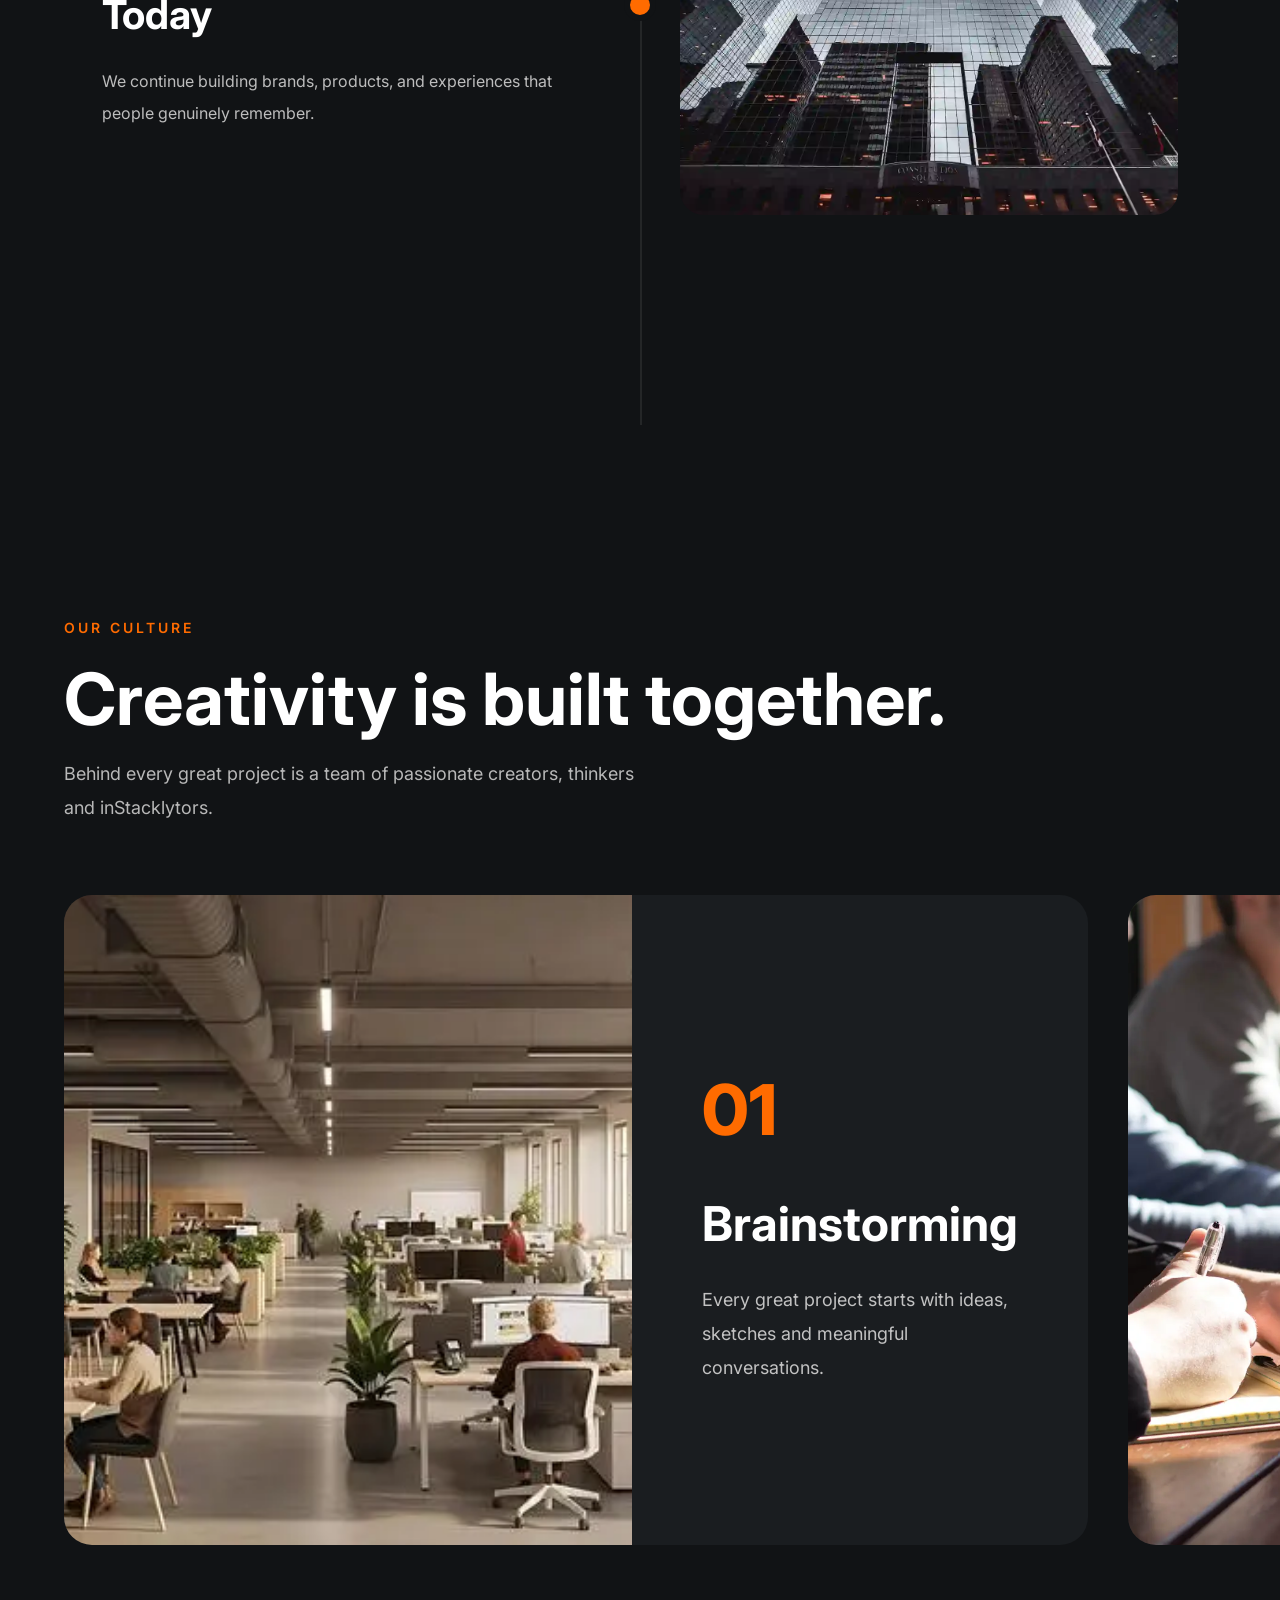
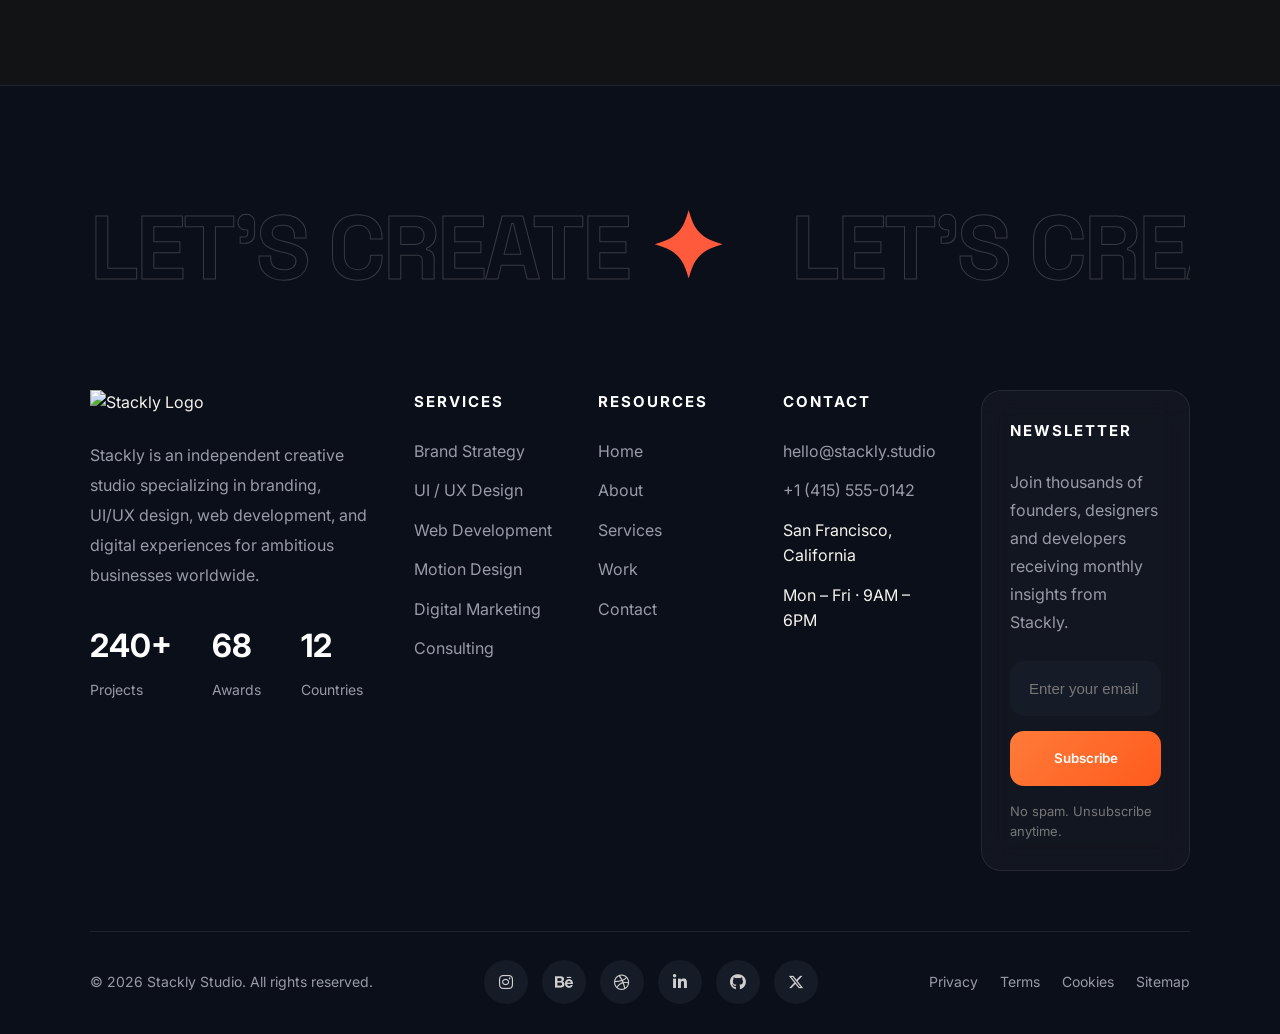
==== commit ca335812: "complete-1" ====
--- a/about.html
+++ b/about.html
@@ -8,24 +8,93 @@
     <link rel="preconnect" href="https://fonts.googleapis.com" />
     <link rel="preconnect" href="https://fonts.gstatic.com" crossorigin />
     <link href="https://fonts.googleapis.com/css2?family=Inter:wght@400;500;600;700;800&family=Fraunces:ital,opsz,wght@0,9..144,400;0,9..144,600;1,9..144,400&family=Space+Grotesk:wght@400;500;700&display=swap" rel="stylesheet" />
+    <link
+      rel="stylesheet"
+      href="https://cdnjs.cloudflare.com/ajax/libs/font-awesome/6.5.1/css/all.min.css"
+    />
     <link rel="stylesheet" href="css/common.css" />
     <link rel="stylesheet" href="css/about.css" />
   </head>
   <body class="page-about">
+    
     <nav class="nav" id="nav">
-      <a href="/index.html" class="nav-logo"><span class="dot"></span>Stackly<span style="color:var(--accent)">.</span></a>
-      <ul class="nav-links" id="navLinks">
-        <li><a href="/index.html">Home</a></li>
-        <li><a href="/about.html" class="active">About</a></li>
-        <li><a href="/services.html">Services</a></li>
-        <li><a href="/work.html">Work</a></li>
-        <li><a href="/contact.html">Contact</a></li>
-      </ul>
-      <a href="login.html" class="nav-cta" id="navCta">Start a project</a>
-      <button class="nav-toggle" id="navToggle" aria-label="Menu">
-        <span></span><span></span><span></span>
-      </button>
-    </nav>
+
+    <a href="index.html" class="nav-logo">
+
+    <img
+        src="images/stackly_logo.webp"
+        alt="Stackly Logo">
+
+</a>
+
+    <ul class="nav-links" id="navLinks">
+        <!-- Mobile Header -->
+
+        <li class="mobile-header">
+
+            <a href="index.html" class="mobile-logo">
+
+                <img
+                    src="images/logo.webp"
+                    alt="Stackly Logo">
+
+            </a>
+
+        </li>
+
+        <li><a href="index.html">Home</a></li>
+
+        <li><a href="about.html" class="active">About</a></li>
+
+        <li><a href="services.html">Services</a></li>
+
+        <li><a href="work.html">Work</a></li>
+
+        <li><a href="contact.html">Contact</a></li>
+
+        <!-- Mobile Only -->
+
+        <li class="mobile-only">
+
+            <a href="login.html" class="mobile-btn">
+
+                Start a Project
+
+            </a>
+
+        </li>
+
+        <li class="mobile-contact">
+
+            <h4>Contact</h4>
+
+            <p>hello@stackly.studio</p>
+
+            <p>+1 (415) 555-0142</p>
+
+            <p>San Francisco, USA</p>
+
+        </li>
+
+    </ul>
+
+    <!-- Desktop Only -->
+
+    <a href="login.html" class="nav-cta">
+
+        Start a Project
+
+    </a>
+
+    <button class="nav-toggle" id="navToggle">
+
+        <span></span>
+        <span></span>
+        <span></span>
+
+    </button>
+
+</nav>
 
 <!-- SECTION-1 -->
 
@@ -61,7 +130,7 @@
                 digital products for ambitious businesses around the world.
             </p>
 
-            <a href="#">
+            <a href="error.html">
                 Discover Our Story →
             </a>
 
@@ -73,7 +142,7 @@
 
 <section class="hero-image">
 
-    <img src="https://images.unsplash.com/photo-1497366754035-f200968a6e72?auto=format&fit=crop&w=1800&q=80"
+    <img src="images/img-1-5-office.webp"
         alt="Creative Studio">
 
 </section>
@@ -99,11 +168,11 @@
         <div class="story-images">
 
             <img class="img-main"
-                src="https://images.unsplash.com/photo-1497366754035-f200968a6e72?auto=format&fit=crop&w=1200&q=80"
+                src="images/img-1-5-office.webp"
                 alt="Studio">
 
             <img class="img-small"
-                src="https://images.unsplash.com/photo-1524758631624-e2822e304c36?auto=format&fit=crop&w=900&q=80"
+                src="images/Launch & Growth.webp"
                 alt="Team">
 
         </div>
@@ -130,7 +199,7 @@
                 and performs with purpose.
             </p>
 
-            <a href="#">
+            <a href="error.html">
                 Discover More →
             </a>
 
@@ -227,22 +296,22 @@
     <div class="gallery-grid">
 
         <div class="gallery-item item-1">
-            <img src="https://images.unsplash.com/photo-1497366754035-f200968a6e72?auto=format&fit=crop&w=1200&q=80" alt="">
+            <img src="images/E-commerce.webp" alt="">
         </div>
 
         <div class="gallery-item item-2">
-            <img src="https://images.unsplash.com/photo-1524758631624-e2822e304c36?auto=format&fit=crop&w=1200&q=80" alt="">
+            <img src="images/Interior_design.webp" alt="">
         </div>
 
         <div class="gallery-item item-3">
-            <img src="https://images.unsplash.com/photo-1516321318423-f06f85e504b3?auto=format&fit=crop&w=1200&q=80" alt="">
+            <img src="images/Digital Experience.webp" alt="">
         </div>
 
         <div class="gallery-item item-4">
-            <img src="https://images.unsplash.com/photo-1511818966892-d7d671e672a2?auto=format&fit=crop&w=1200&q=80" alt="">
+            <img src="images/img-3.webp" alt="">
         </div>
          <div class="gallery-item item-4">
-            <img src="https://images.unsplash.com/photo-1511818966892-d7d671e672a2?auto=format&fit=crop&w=1200&q=80" alt="">
+            <img src="images/work-img-6.webp" alt="">
         </div>
 
     </div>
@@ -281,7 +350,7 @@
 
             <div class="value-image">
 
-                <img src="https://images.unsplash.com/photo-1497366754035-f200968a6e72?auto=format&fit=crop&w=900&q=80" alt="Creativity">
+                <img src="images/Launch & Growth.webp" alt="Creativity">
 
             </div>
 
@@ -303,7 +372,7 @@
 
             <div class="value-image">
 
-                <img src="https://images.unsplash.com/photo-1516321318423-f06f85e504b3?auto=format&fit=crop&w=900&q=80" alt="InStacklytion">
+                <img src="images/img-2-teach.webp" alt="InStacklytion">
 
             </div>
 
@@ -325,7 +394,7 @@
 
             <div class="value-image">
 
-                <img src="https://images.unsplash.com/photo-1524758631624-e2822e304c36?auto=format&fit=crop&w=900&q=80" alt="Collaboration">
+                <img src="images/img-1-5-office.webp" alt="Collaboration">
 
             </div>
 
@@ -347,7 +416,7 @@
 
             <div class="value-image">
 
-                <img src="https://images.unsplash.com/photo-1511818966892-d7d671e672a2?auto=format&fit=crop&w=900&q=80" alt="Excellence">
+                <img src="images/img-3.webp" alt="Excellence">
 
             </div>
 
@@ -381,7 +450,7 @@
 
             <div class="member-image">
 
-                <img src="https://images.unsplash.com/photo-1494790108377-be9c29b29330?auto=format&fit=crop&w=900&q=80" alt="">
+                <img src="images/Member-1.webp" alt="">
 
             </div>
 
@@ -406,7 +475,7 @@
 
             <div class="member-image">
 
-                <img src="https://images.unsplash.com/photo-1500648767791-00dcc994a43e?auto=format&fit=crop&w=900&q=80" alt="">
+                <img src="images/member-2.webp" alt="">
 
             </div>
 
@@ -431,7 +500,7 @@
 
             <div class="member-image">
 
-                <img src="https://images.unsplash.com/photo-1438761681033-6461ffad8d80?auto=format&fit=crop&w=900&q=80" alt="">
+                <img src="images/member-3.webp" alt="">
 
             </div>
 
@@ -456,7 +525,7 @@
 
             <div class="member-image">
 
-                <img src="https://images.unsplash.com/photo-1506794778202-cad84cf45f1d?auto=format&fit=crop&w=900&q=80" alt="">
+                <img src="images/team4.webp" alt="">
 
             </div>
 
@@ -503,7 +572,7 @@
 
         <div class="journey-image">
 
-            <img src="https://images.unsplash.com/photo-1497366754035-f200968a6e72?auto=format&fit=crop&w=1400&q=80">
+            <img src="images/img-1-5-office.webp">
 
         </div>
 
@@ -529,7 +598,7 @@
 
         <div class="journey-image">
 
-            <img src="https://images.unsplash.com/photo-1524758631624-e2822e304c36?auto=format&fit=crop&w=1400&q=80">
+            <img src="images/Launch & Growth.webp">
 
         </div>
 
@@ -555,7 +624,7 @@
 
         <div class="journey-image">
 
-            <img src="https://images.unsplash.com/photo-1516321318423-f06f85e504b3?auto=format&fit=crop&w=1400&q=80">
+            <img src="images/Education.webp">
 
         </div>
 
@@ -581,7 +650,7 @@
 
         <div class="journey-image">
 
-            <img src="https://images.unsplash.com/photo-1511818966892-d7d671e672a2?auto=format&fit=crop&w=1400&q=80">
+            <img src="images/img-4-10-Luxury Residence.webp">
 
         </div>
 
@@ -627,7 +696,7 @@
         <article class="culture-card">
 
             <div class="culture-image">
-                <img src="https://images.unsplash.com/photo-1497366754035-f200968a6e72?auto=format&fit=crop&w=1800&q=80">
+                <img src="images/Creative_workspace.webp">
             </div>
 
             <div class="culture-content">
@@ -648,7 +717,7 @@
         <article class="culture-card">
 
             <div class="culture-image">
-                <img src="https://images.unsplash.com/photo-1524758631624-e2822e304c36?auto=format&fit=crop&w=1800&q=80">
+                <img src="images/Technology.webp">
             </div>
 
             <div class="culture-content">
@@ -669,7 +738,7 @@
         <article class="culture-card">
 
             <div class="culture-image">
-                <img src="https://images.unsplash.com/photo-1516321318423-f06f85e504b3?auto=format&fit=crop&w=1800&q=80">
+                <img src="images/Finance.webp">
             </div>
 
             <div class="culture-content">
@@ -691,7 +760,7 @@
         <article class="culture-card">
 
             <div class="culture-image">
-                <img src="https://images.unsplash.com/photo-1511818966892-d7d671e672a2?auto=format&fit=crop&w=1800&q=80">
+                <img src="images/Pixel Studio.webp">
             </div>
 
             <div class="culture-content">
@@ -713,25 +782,293 @@
 
 </section>
 
-
-
-    <footer class="footer">
-      <div class="footer-marquee">
+<!-- FOOTER -->
+<footer class="footer">
+
+    <!--==============================
+            MARQUEE
+    ===============================-->
+
+    <div class="footer-marquee">
+
         <div class="footer-marquee-track">
-          <span>Let's create</span><span>Let's create</span><span>Let's create</span><span>Let's create</span>
-        </div>
-      </div>
-      <div class="footer-grid">
+
+            <span>LET'S CREATE</span>
+            <span>LET'S CREATE</span>
+            <span>LET'S CREATE</span>
+            <span>LET'S CREATE</span>
+            <span>LET'S CREATE</span>
+
+        </div>
+
+    </div>
+
+    <!--==============================
+            FOOTER GRID
+    ===============================-->
+
+    <div class="footer-grid">
+
+        <!--==============================
+                BRAND
+        ===============================-->
+
         <div class="footer-brand">
-          <a href="/index.html" class="nav-logo"><span class="dot"></span>Stackly<span style="color:var(--accent)">.</span></a>
-          <p>An independent creative studio building brands, products, and films for ambitious teams worldwide.</p>
-        </div>
-        <div><h4>Studio</h4><ul><li><a href="/about.html">About</a></li><li><a href="/services.html">Services</a></li><li><a href="/work.html">Work</a></li><li><a href="/contact.html">Contact</a></li></ul></div>
-        <div><h4>Social</h4><ul><li><a href="#">Instagram</a></li><li><a href="#">Behance</a></li><li><a href="#">LinkedIn</a></li><li><a href="#">Dribbble</a></li></ul></div>
-        <div><h4>Contact</h4><ul><li><a href="#">hello@Stackly.studio</a></li><li><a href="#">+1 (415) 555-0142</a></li><li>San Francisco · NYC</li></ul></div>
-      </div>
-      <div class="footer-bottom"><span>© 2024 Stackly Studio. All rights reserved.</span><span>Designed & built in-house.</span></div>
-    </footer>
+
+            <a href="index.html" class="footer-logo">
+
+    <img
+        src="images/logo.webp"
+        alt="Stackly Logo">
+
+</a>
+
+            <p>
+
+                Stackly is an independent creative studio specializing
+                in branding, UI/UX design, web development, and digital
+                experiences for ambitious businesses worldwide.
+
+            </p>
+
+            <div class="footer-stats">
+
+                <div>
+
+                    <h3>240+</h3>
+
+                    <span>Projects</span>
+
+                </div>
+
+                <div>
+
+                    <h3>68</h3>
+
+                    <span>Awards</span>
+
+                </div>
+
+                <div>
+
+                    <h3>12</h3>
+
+                    <span>Countries</span>
+
+                </div>
+
+            </div>
+
+        </div>
+
+        <!--==============================
+                SERVICES
+        ===============================-->
+
+        <div>
+
+            <h4>Services</h4>
+
+            <ul>
+
+                <li><a href="error.html">Brand Strategy</a></li>
+
+                <li><a href="error.html">UI / UX Design</a></li>
+
+                <li><a href="error.html">Web Development</a></li>
+
+                <li><a href="error.html">Motion Design</a></li>
+
+                <li><a href="error.html">Digital Marketing</a></li>
+
+                <li><a href="error.html">Consulting</a></li>
+
+            </ul>
+
+        </div>
+
+        <!--==============================
+                RESOURCES
+        ===============================-->
+
+        <div>
+
+            <h4>Resources</h4>
+
+            <ul>
+
+                <li><a href="index.html">Home</a></li>
+
+                <li><a href="about.html">About</a></li>
+
+                <li><a href="services.html">Services</a></li>
+
+                <li><a href="work.html">Work</a></li>
+
+                <li><a href="contact.html">Contact</a></li>
+
+            </ul>
+
+        </div>
+
+        <!--==============================
+                CONTACT
+        ===============================-->
+
+        <div>
+
+            <h4>Contact</h4>
+
+            <ul>
+
+                <li>
+
+                    <a href="mailto:hello@stackly.studio">
+
+                        hello@stackly.studio
+
+                    </a>
+
+                </li>
+
+                <li>
+
+                    <a href="tel:+14155550142">
+
+                        +1 (415) 555-0142
+
+                    </a>
+
+                </li>
+
+                <li>
+
+                    San Francisco, California
+
+                </li>
+
+                <li>
+
+                    Mon – Fri · 9AM – 6PM
+
+                </li>
+
+            </ul>
+
+        </div>
+
+        <!--==============================
+                NEWSLETTER
+        ===============================-->
+
+        <div class="newsletter">
+
+            <h4>Newsletter</h4>
+
+            <p>
+
+                Join thousands of founders, designers and developers
+                receiving monthly insights from Stackly.
+
+            </p>
+
+            <form class="newsletter-form">
+
+                <input
+
+                    type="email"
+
+                    placeholder="Enter your email"
+
+                    required>
+
+                <button type="submit">
+
+                    Subscribe
+
+                </button>
+
+            </form>
+
+            <small>
+
+                No spam. Unsubscribe anytime.
+
+            </small>
+
+        </div>
+
+    </div>
+
+    <!--==============================
+            FOOTER BOTTOM
+    ===============================-->
+
+    <div class="footer-bottom">
+
+        <span>
+
+            © 2026 Stackly Studio. All rights reserved.
+
+        </span>
+
+        <!-- Social Icons -->
+
+        <div class="footer-social">
+
+            <a href="error.html" aria-label="Instagram">
+
+                <i class="fa-brands fa-instagram"></i>
+
+            </a>
+
+            <a href="error.html" aria-label="Behance">
+
+                <i class="fa-brands fa-behance"></i>
+
+            </a>
+
+            <a href="error.html" aria-label="Dribbble">
+
+                <i class="fa-brands fa-dribbble"></i>
+
+            </a>
+
+            <a href="error.html" aria-label="LinkedIn">
+
+                <i class="fa-brands fa-linkedin-in"></i>
+
+            </a>
+
+            <a href="error.html" aria-label="GitHub">
+
+                <i class="fa-brands fa-github"></i>
+
+            </a>
+
+            <a href="error.html" aria-label="Twitter">
+
+                <i class="fa-brands fa-x-twitter"></i>
+
+            </a>
+
+        </div>
+
+        <div class="footer-links">
+
+            <a href="error.html">Privacy</a>
+
+            <a href="error.html">Terms</a>
+
+            <a href="error.html">Cookies</a>
+
+            <a href="error.html">Sitemap</a>
+
+        </div>
+
+    </div>
+
+</footer>
 
     <script type="module" src="/main.js"></script>
   </body>
--- a/css/common.css
+++ b/css/common.css
@@ -36,14 +36,16 @@
   align-items: center;
   justify-content: space-between;
   padding: 1.4rem clamp(1.2rem, 5vw, 4rem);
+  padding-top: 0;
+  padding-bottom: 0;
   background-color: black;
   transition: background 0.4s var(--ease), padding 0.4s var(--ease);
 }
 .nav.scrolled {
   background: rgba(11, 11, 14, 0.72);
   backdrop-filter: blur(14px);
-  padding-top: 1rem;
-  padding-bottom: 1rem;
+  padding-top: 1px;
+  padding-bottom: 1px;
   border-bottom: 1px solid var(--line);
 }
 .nav-logo {
@@ -107,86 +109,893 @@
 .nav-toggle.open span:nth-child(2) { opacity: 0; }
 .nav-toggle.open span:nth-child(3) { transform: translateY(-7px) rotate(-45deg); }
 
-@media (max-width: 860px) {
-  .nav-links, .nav-cta {
-    position: fixed;
-    top: 0; right: 0;
-    height: 100vh;
-    width: min(78vw, 340px);
-    background: var(--surface);
-    flex-direction: column;
-    justify-content: center;
-    align-items: flex-start;
-    padding: 2rem 2.4rem;
-    gap: 1.6rem;
-    transform: translateX(100%);
-    transition: transform 0.45s var(--ease);
-  }
-  .nav-links.open, .nav-cta.open { transform: translateX(0); }
-  .nav-links { z-index: 100; }
-  .nav-cta { z-index: 100; margin-top: 1rem; }
-  .nav-toggle { display: flex; }
+/*==================================
+            NAV LOGO
+==================================*/
+
+.nav-logo{
+
+    display:flex;
+
+    align-items:center;
+
+    flex-shrink:0;
+
+}
+
+.nav-logo img{
+
+    width:180px;
+
+    height:auto;
+
+    object-fit:contain;
+
+    transition:.35s;
+
+}
+
+.nav-logo:hover img{
+
+    transform:scale(1.03);
+
+}
+
+@media(max-width:860px){
+
+.nav-logo img{
+
+    width:150px;
+
+}
+
+}
+
+@media(max-width:480px){
+
+.nav-logo img{
+
+    width:130px;
+
+}
+
+}
+
+/*==================================
+        MOBILE MENU
+==================================*/
+
+.mobile-only,
+.mobile-contact{
+
+    display:none;
+
+}
+
+/*==================================
+        MOBILE HEADER
+==================================*/
+
+.mobile-header{
+
+    display:flex;
+
+    width:100%;
+
+    justify-content:center;
+
+    align-items:center;
+
+    padding-bottom:25px;
+
+    margin-bottom:20px;
+
+    border-bottom:1px solid rgba(255,255,255,.08);
+
+}
+
+.mobile-logo img{
+
+    width:170px;
+
+    height:auto;
+
+}
+
+.mobile-header{
+    display: none;
+}
+
+@media(max-width:860px){
+
+.mobile-header{
+    display: block;
+}
+
+.nav{
+
+    padding:20px;
+
+}
+
+.nav-cta{
+
+    display:none;
+
+}
+
+.nav-toggle{
+
+    display:flex;
+
+}
+
+/*=========================*/
+
+.nav-links{
+
+    position:fixed;
+
+    top:12px;
+
+    right:12px;
+
+    width:320px;
+
+    max-width:86%;
+
+    height:calc(100vh - 24px);
+
+    background:#14141a;
+
+    border:1px solid rgba(255,255,255,.08);
+
+    border-radius:28px 0 0 28px;
+
+    display:flex;
+
+    flex-direction:column;
+
+    align-items:flex-start;
+
+    padding:30px;
+
+    overflow-y:auto;
+
+    transform:translateX(110%);
+
+    transition:.45s cubic-bezier(.22,1,.36,1);
+
+    z-index:100;
+
+    box-shadow:-20px 0 60px rgba(0,0,0,.45);
+
+}
+
+.nav-links.open{
+
+    transform:translateX(0);
+
+}
+
+/*=========================*/
+
+.nav-links li{
+
+    width:100%;
+
+}
+
+.nav-links a{
+
+    font-size:18px;
+
+    color:#fff;
+
+}
+
+.nav-links a::after{
+
+    display:none;
+
+}
+
+/*=========================*/
+
+
+.mobile-only{
+
+    display:block;
+
+    margin-top:10px;
+
+}
+
+.mobile-btn{
+
+    display:flex;
+
+    justify-content:center;
+
+    align-items:center;
+
+    width:100%;
+
+    height:52px;
+
+    border-radius:12px;
+
+    background:var(--accent);
+
+    color:#fff !important;
+
+    font-weight:600;
+
+}
+
+/*=========================*/
+
+.mobile-contact{
+
+    display:block;
+
+    width:100%;
+
+    margin-top:auto;
+
+    padding-top:30px;
+
+    border-top:1px solid rgba(255,255,255,.08);
+
+}
+
+.mobile-contact h4{
+
+    font-size:13px;
+
+    text-transform:uppercase;
+
+    letter-spacing:2px;
+
+    color:#888;
+
+    margin-bottom:18px;
+
+}
+
+.mobile-contact p{
+
+    color:#bfbfbf;
+
+    font-size:15px;
+
+    margin-bottom:12px;
+
+    line-height:24px;
+
+}
+
+}
+
+nav{
+    padding-bottom: 0;
+}
+
+
+/*=========================================
+        LOCK BODY SCROLL
+=========================================*/
+
+body.menu-open{
+
+    overflow:hidden;
+
 }
 
 /* ---------- Footer ---------- */
-.footer {
-  background: var(--surface);
-  padding: clamp(3rem, 8vw, 6rem) clamp(1.2rem, 5vw, 4rem) 2rem;
-  border-top: 1px solid var(--line);
-}
-.footer-grid {
-  display: grid;
-  grid-template-columns: 1.4fr 1fr 1fr 1fr;
-  gap: 2.5rem;
-  margin-bottom: 3rem;
-}
-.footer h4 {
-  font-size: 0.78rem;
-  text-transform: uppercase;
-  letter-spacing: 0.12em;
-  color: var(--muted);
-  margin-bottom: 1.2rem;
-}
-.footer ul { list-style: none; }
-.footer ul li { margin-bottom: 0.7rem; }
-.footer ul a { color: var(--muted); font-size: 0.92rem; transition: color 0.3s; }
-.footer ul a:hover { color: var(--accent); }
-.footer-brand p { color: var(--muted); font-size: 0.95rem; max-width: 320px; margin-top: 0.8rem; }
-.footer-bottom {
-  border-top: 1px solid var(--line);
-  padding-top: 1.6rem;
-  display: flex;
-  justify-content: space-between;
-  flex-wrap: wrap;
-  gap: 1rem;
-  color: var(--muted);
-  font-size: 0.85rem;
-}
-.footer-marquee {
-  font-size: clamp(2.5rem, 9vw, 7rem);
-  font-weight: 800;
-  letter-spacing: -0.03em;
-  line-height: 1;
-  margin-bottom: 3rem;
-  white-space: nowrap;
-  overflow: hidden;
-  color: transparent;
-  -webkit-text-stroke: 1px rgba(255,255,255,0.25);
-}
-.footer-marquee-track {
-  display: inline-flex;
-  gap: 3rem;
-  animation: marquee 22s linear infinite;
-}
-.footer-marquee-track span::after { content: ' ✦ '; color: var(--accent); -webkit-text-stroke: 0; }
-@keyframes marquee { to { transform: translateX(-50%); } }
-
-@media (max-width: 760px) {
-  .footer-grid { grid-template-columns: 1fr 1fr; }
-}
-@media (max-width: 460px) {
-  .footer-grid { grid-template-columns: 1fr; }
-}
+/*==================================================
+                    FOOTER
+==================================================*/
+
+.footer{
+    background:#0B0F19;
+    border-top:1px solid var(--line);
+    padding:90px 7% 30px;
+    overflow:hidden;
+}
+
+/*=========================================
+            FOOTER LOGO
+=========================================*/
+
+.footer-logo{
+
+    display:inline-flex;
+
+    align-items:center;
+
+}
+
+.footer-logo img{
+
+    width:180px;
+
+    height:auto;
+
+    object-fit:contain;
+
+    transition:.35s;
+
+}
+
+.footer-logo:hover img{
+
+    transform:scale(1.05);
+
+}
+
+/*==================================================
+                MARQUEE
+==================================================*/
+
+.footer-marquee{
+    overflow:hidden;
+    margin-bottom:70px;
+}
+
+.footer-marquee-track{
+    display:flex;
+    width:max-content;
+    gap:70px;
+    animation:footerMarquee 25s linear infinite;
+}
+
+.footer-marquee-track span{
+    font-family:"Space Grotesk",sans-serif;
+    font-size:90px;
+    font-weight:800;
+    color:transparent;
+    -webkit-text-stroke:1px rgba(255,255,255,.18);
+    letter-spacing:-3px;
+    white-space:nowrap;
+}
+
+.footer-marquee-track span::after{
+    content:" ✦";
+    color:var(--accent);
+    -webkit-text-stroke:0;
+}
+
+@keyframes footerMarquee{
+
+    from{
+        transform:translateX(0);
+    }
+
+    to{
+        transform:translateX(-50%);
+    }
+
+}
+
+/*==================================================
+                FOOTER GRID
+==================================================*/
+
+.footer-grid{
+
+    display:grid;
+
+    grid-template-columns:2fr 1fr 1fr 1fr 1.5fr;
+
+    gap:45px;
+
+    margin-bottom:60px;
+
+}
+
+/*==================================================
+                BRAND
+==================================================*/
+
+.footer-brand p{
+
+    color:var(--muted);
+
+    line-height:30px;
+
+    margin:25px 0;
+
+    max-width:360px;
+
+}
+
+/*==================================================
+                STATS
+==================================================*/
+
+.footer-stats{
+
+    display:flex;
+
+    gap:40px;
+
+    margin-top:30px;
+
+}
+
+.footer-stats h3{
+
+    font-size:32px;
+
+    color:#fff;
+
+    margin-bottom:6px;
+
+}
+
+.footer-stats span{
+
+    color:var(--muted);
+
+    font-size:14px;
+
+}
+
+/*==================================================
+                TITLES
+==================================================*/
+
+.footer h4{
+
+    color:#fff;
+
+    margin-bottom:25px;
+
+    font-size:15px;
+
+    text-transform:uppercase;
+
+    letter-spacing:2px;
+
+}
+
+/*==================================================
+                LINKS
+==================================================*/
+
+.footer ul{
+
+    list-style:none;
+
+}
+
+.footer ul li{
+
+    margin-bottom:14px;
+
+}
+
+.footer ul li a{
+
+    text-decoration:none;
+
+    color:var(--muted);
+
+    transition:.35s;
+
+    position:relative;
+
+}
+
+.footer ul li a::after{
+
+    content:"";
+
+    position:absolute;
+
+    left:0;
+
+    bottom:-3px;
+
+    width:0;
+
+    height:1px;
+
+    background:var(--accent);
+
+    transition:.35s;
+
+}
+
+.footer ul li a:hover{
+
+    color:#fff;
+
+}
+
+.footer ul li a:hover::after{
+
+    width:100%;
+
+}
+
+/*==================================================
+                NEWSLETTER
+==================================================*/
+
+.newsletter{
+
+    padding:28px;
+
+    background:rgba(255,255,255,.03);
+
+    border:1px solid rgba(255,255,255,.08);
+
+    border-radius:20px;
+
+    backdrop-filter:blur(15px);
+
+}
+
+.newsletter p{
+
+    color:var(--muted);
+
+    line-height:28px;
+
+    margin:18px 0 25px;
+
+}
+
+/*==================================================
+            NEWSLETTER FORM
+==================================================*/
+
+.newsletter-form{
+
+    display:flex;
+
+    flex-direction:column;
+
+    gap:15px;
+
+}
+
+.newsletter-form input{
+
+    width:100%;
+
+    height:55px;
+
+    padding:0 18px;
+
+    border:none;
+
+    outline:none;
+
+    border-radius:14px;
+
+    background:#151B27;
+
+    color:#fff;
+
+    font-size:15px;
+
+    border:1px solid transparent;
+
+    transition:.35s;
+
+}
+
+.newsletter-form input:focus{
+
+    border-color:var(--accent);
+
+}
+
+.newsletter-form input::placeholder{
+
+    color:#777;
+
+}
+
+.newsletter-form button{
+
+    height:55px;
+
+    border:none;
+
+    border-radius:14px;
+
+    background:linear-gradient(135deg,#ff7b39,#ff5b1d);
+
+    color:#fff;
+
+    font-weight:600;
+
+    cursor:pointer;
+
+    transition:.35s;
+
+}
+
+.newsletter-form button:hover{
+
+    transform:translateY(-4px);
+
+    box-shadow:0 15px 35px rgba(255,107,0,.35);
+
+}
+
+.newsletter small{
+
+    display:block;
+
+    margin-top:15px;
+
+    color:#777;
+
+    font-size:13px;
+
+}
+
+/*==================================================
+                FOOTER BOTTOM
+==================================================*/
+
+.footer-bottom{
+
+    display:flex;
+
+    justify-content:space-between;
+
+    align-items:center;
+
+    gap:30px;
+
+    flex-wrap:wrap;
+
+    border-top:1px solid rgba(255,255,255,.08);
+
+    padding-top:28px;
+
+}
+
+.footer-bottom span{
+
+    color:var(--muted);
+
+    font-size:14px;
+
+}
+
+/*==================================================
+                SOCIAL
+==================================================*/
+
+.footer-social{
+
+    display:flex;
+
+    align-items:center;
+
+    gap:14px;
+
+}
+
+.footer-social a{
+
+    width:44px;
+
+    height:44px;
+
+    display:flex;
+
+    justify-content:center;
+
+    align-items:center;
+
+    border-radius:50%;
+
+    background:#151B27;
+
+    color:#cfcfcf;
+
+    text-decoration:none;
+
+    transition:.35s;
+
+}
+
+.footer-social a:hover{
+
+    transform:translateY(-5px);
+
+}
+
+/* Individual Brand Colors */
+
+.footer-social a:nth-child(1):hover{
+
+    background:#E4405F;
+
+    color:#fff;
+
+}
+
+.footer-social a:nth-child(2):hover{
+
+    background:#1769FF;
+
+    color:#fff;
+
+}
+
+.footer-social a:nth-child(3):hover{
+
+    background:#EA4C89;
+
+    color:#fff;
+
+}
+
+.footer-social a:nth-child(4):hover{
+
+    background:#0A66C2;
+
+    color:#fff;
+
+}
+
+.footer-social a:nth-child(5):hover{
+
+    background:#24292F;
+
+    color:#fff;
+
+}
+
+.footer-social a:nth-child(6):hover{
+
+    background:#000;
+
+    color:#fff;
+
+}
+
+/*==================================================
+                FOOTER LINKS
+==================================================*/
+
+.footer-links{
+
+    display:flex;
+
+    gap:22px;
+
+    flex-wrap:wrap;
+
+}
+
+.footer-links a{
+
+    text-decoration:none;
+
+    color:var(--muted);
+
+    font-size:14px;
+
+    transition:.35s;
+
+}
+
+.footer-links a:hover{
+
+    color:var(--accent);
+
+}
+
+/*==================================================
+                RESPONSIVE
+==================================================*/
+
+@media(max-width:1200px){
+
+.footer-grid{
+
+grid-template-columns:1fr 1fr 1fr;
+
+}
+
+.newsletter{
+
+grid-column:span 3;
+
+}
+
+}
+
+@media(max-width:900px){
+
+.footer-grid{
+
+grid-template-columns:1fr 1fr;
+
+}
+
+.newsletter{
+
+grid-column:span 2;
+
+}
+
+.footer-bottom{
+
+flex-direction:column;
+
+text-align:center;
+
+}
+
+.footer-stats{
+
+justify-content:center;
+
+}
+
+}
+
+@media(max-width:600px){
+
+.footer{
+
+padding:70px 20px 30px;
+
+}
+
+.footer-grid{
+
+grid-template-columns:1fr;
+
+gap:40px;
+
+}
+
+.newsletter{
+
+grid-column:auto;
+
+}
+
+.footer-marquee-track span{
+
+font-size:55px;
+
+}
+
+.footer-links{
+
+justify-content:center;
+
+}
+
+.footer-social{
+
+justify-content:center;
+
+}
+
+.footer-stats{
+
+flex-wrap:wrap;
+
+gap:25px;
+
+}
+
+}
+
 
 /* ---------- Reveal animation ---------- */
 .reveal {
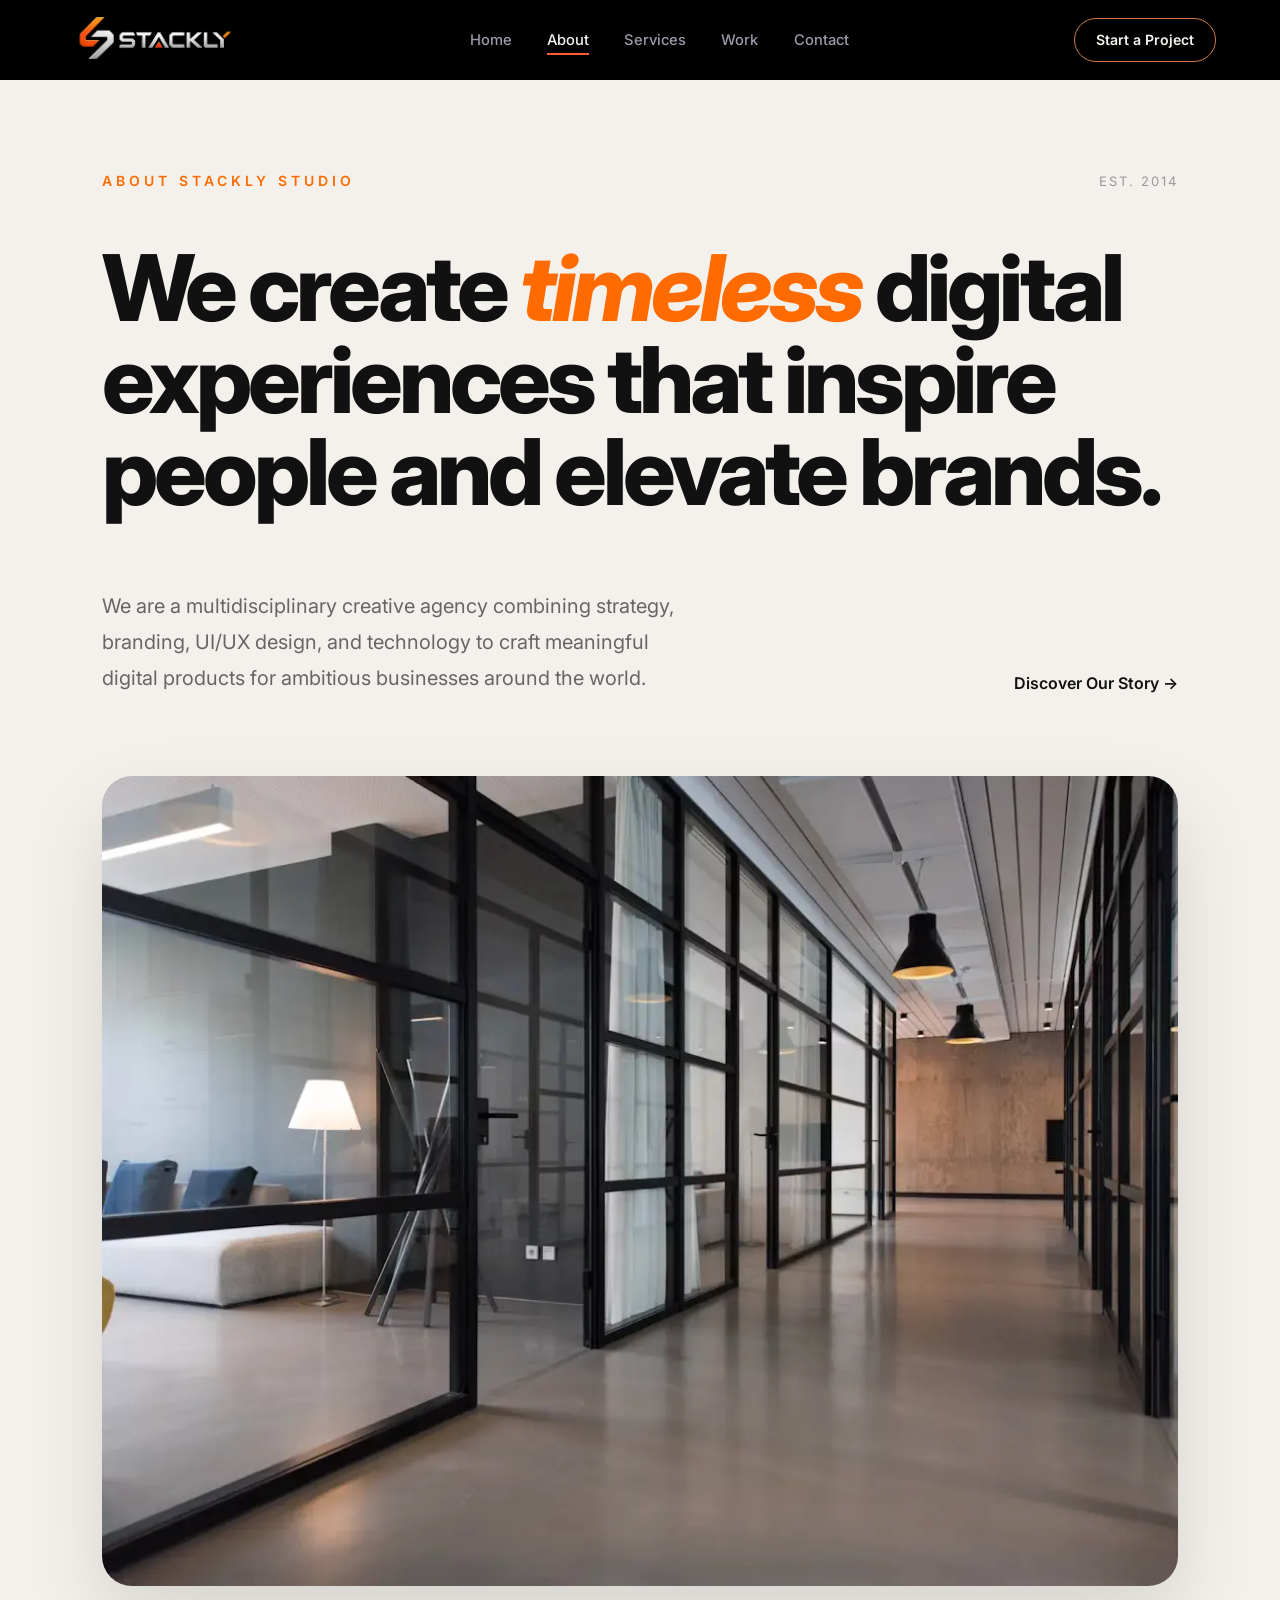
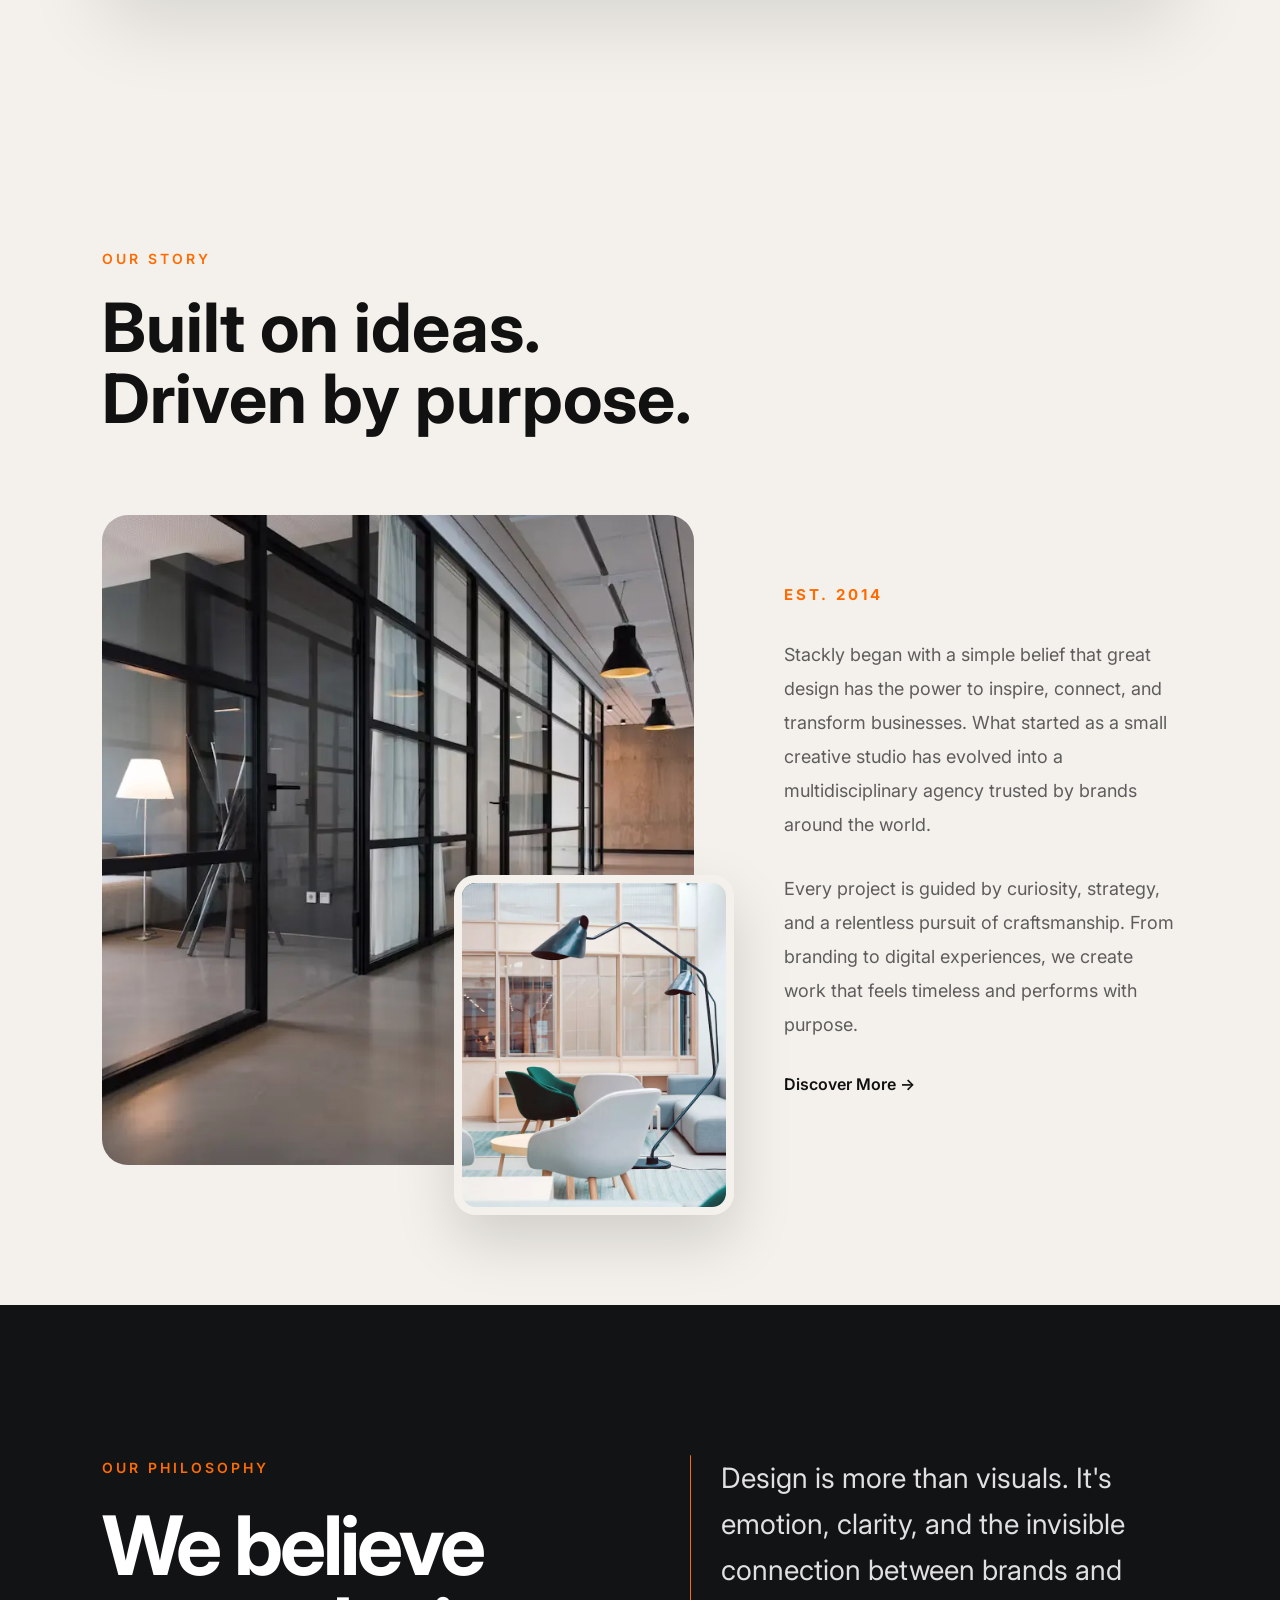
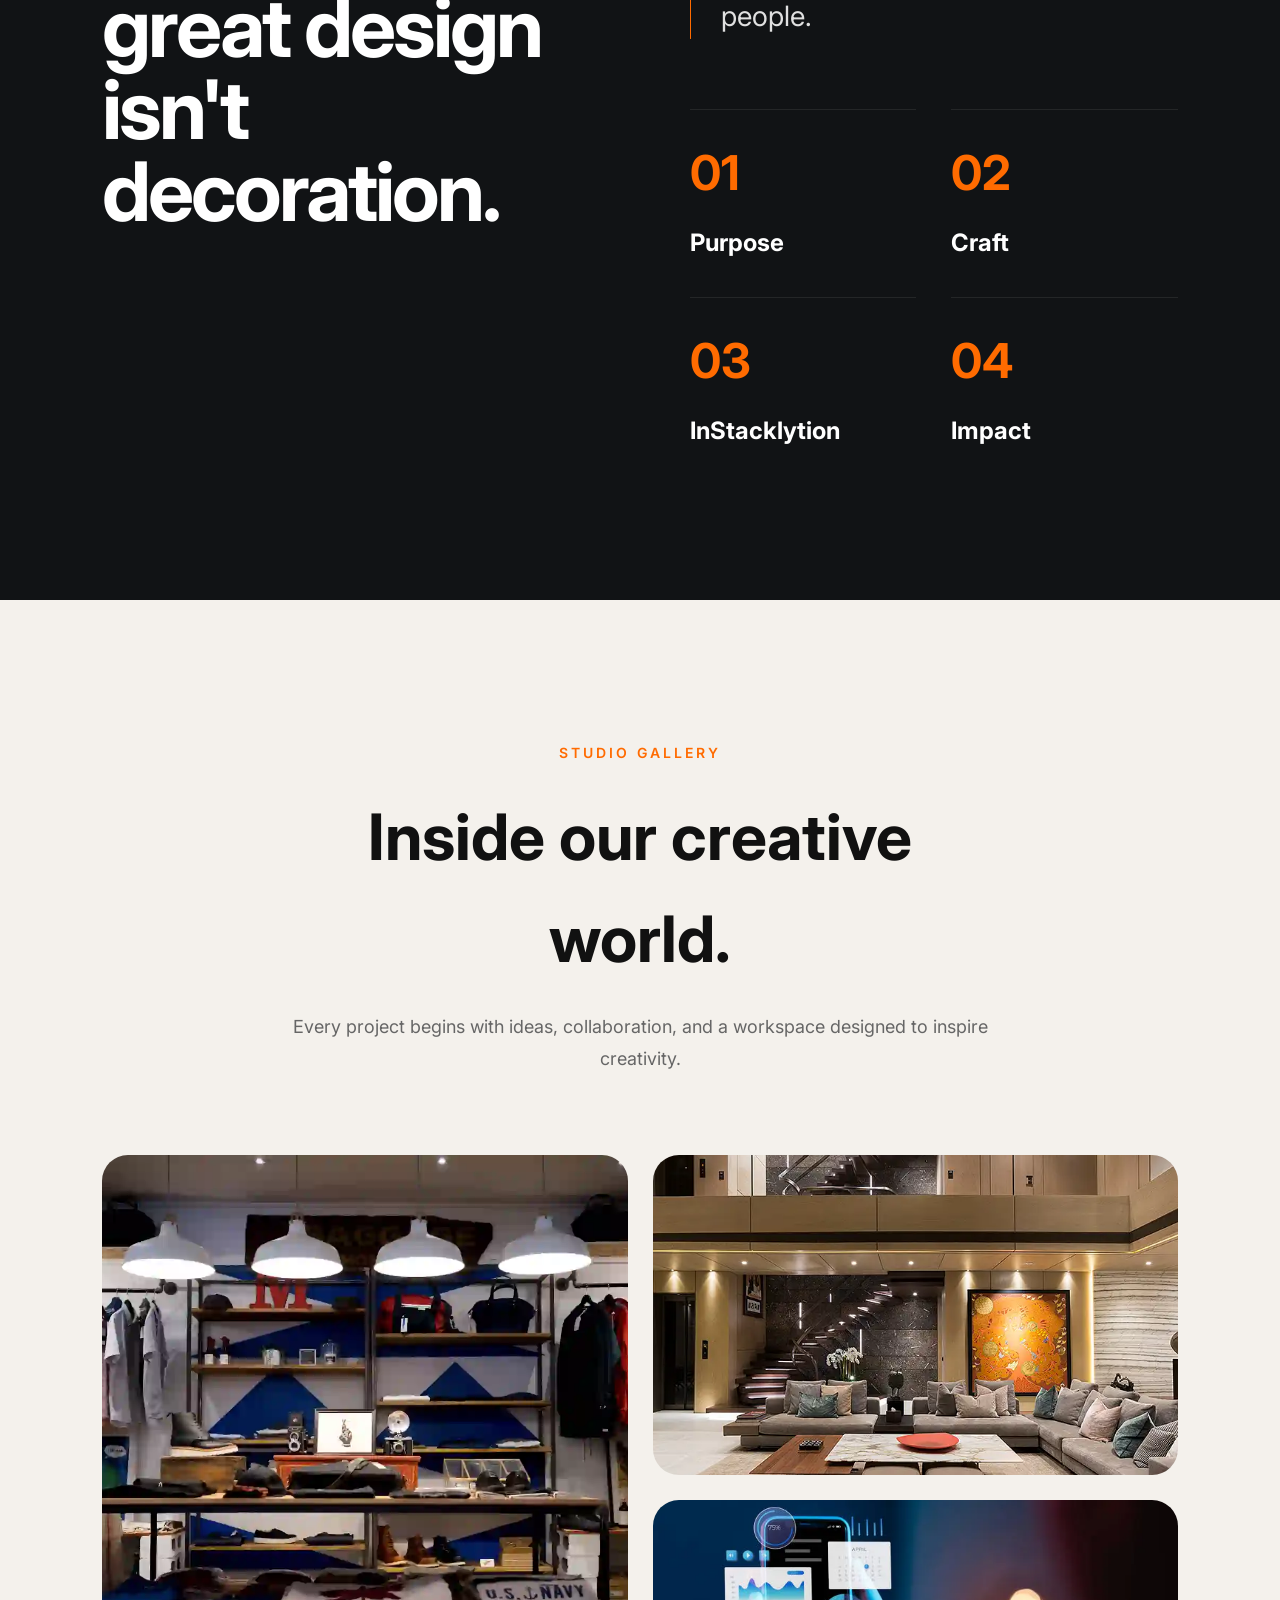
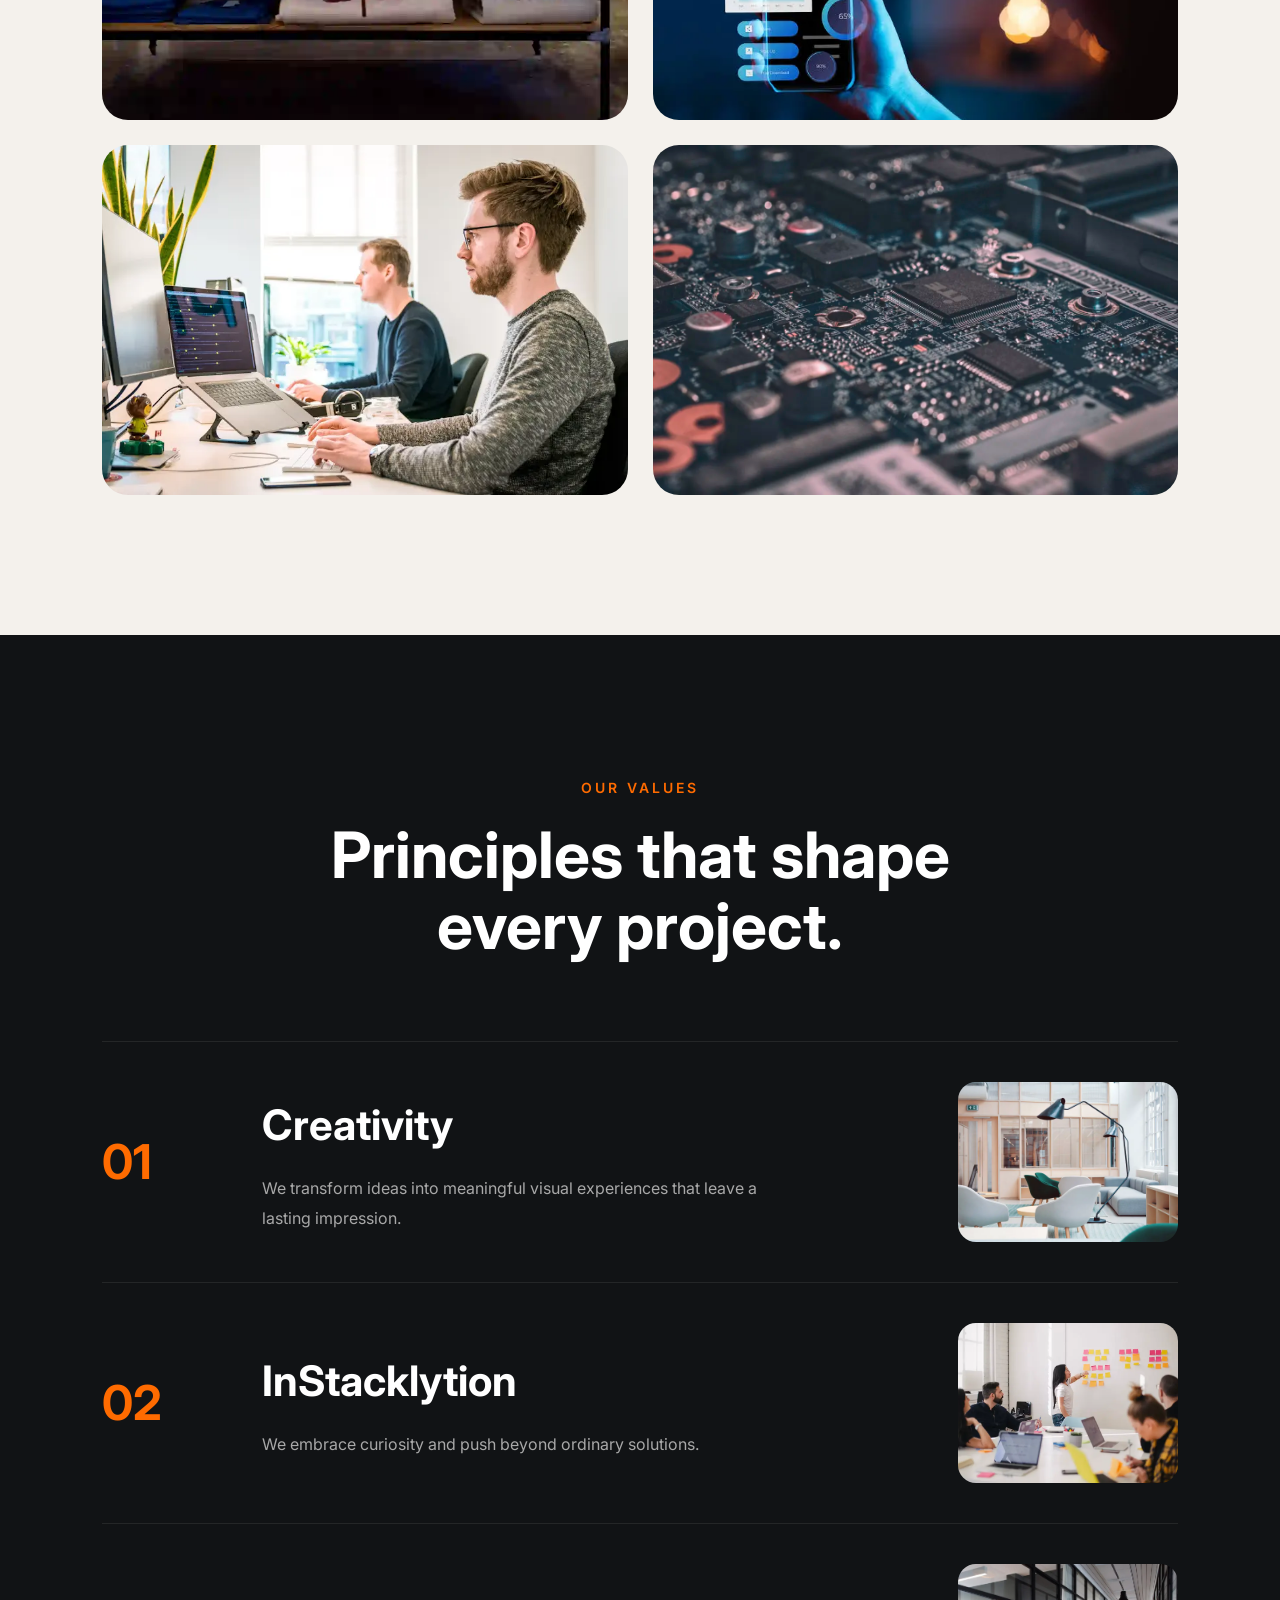
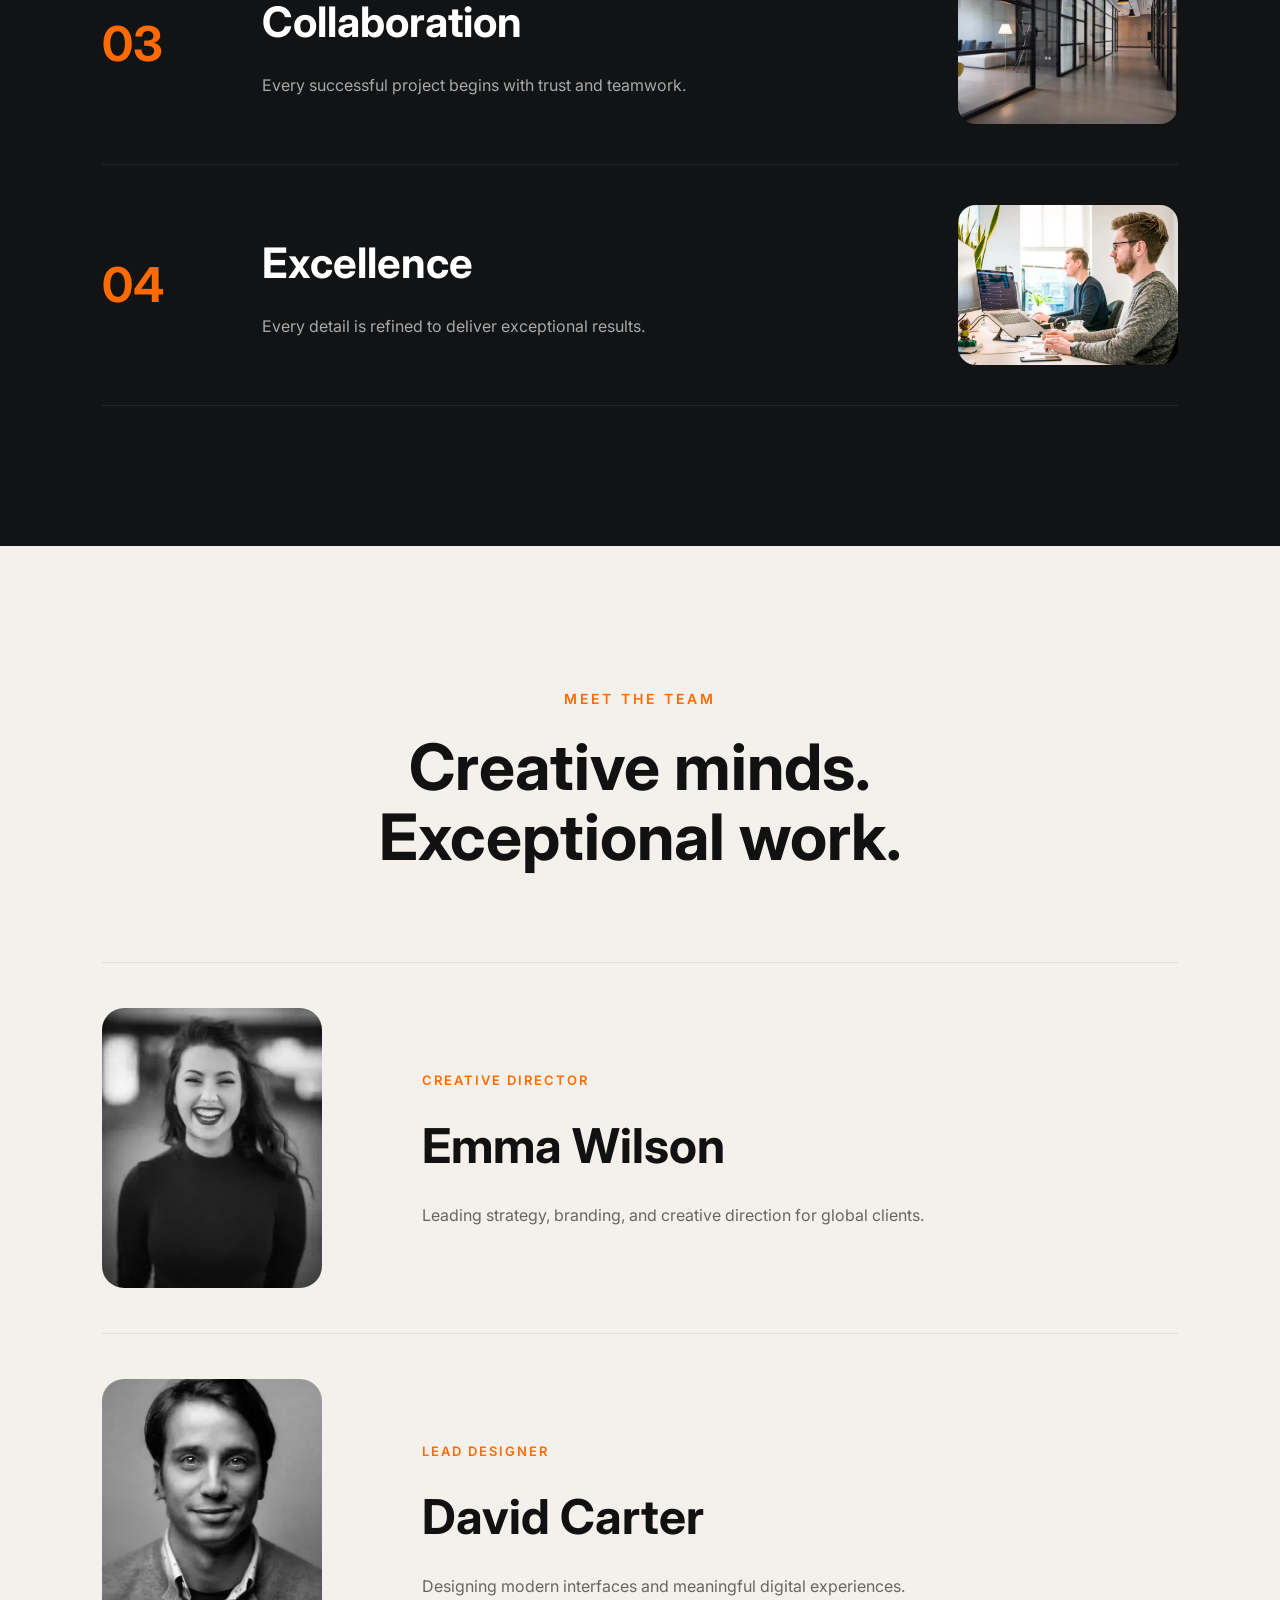
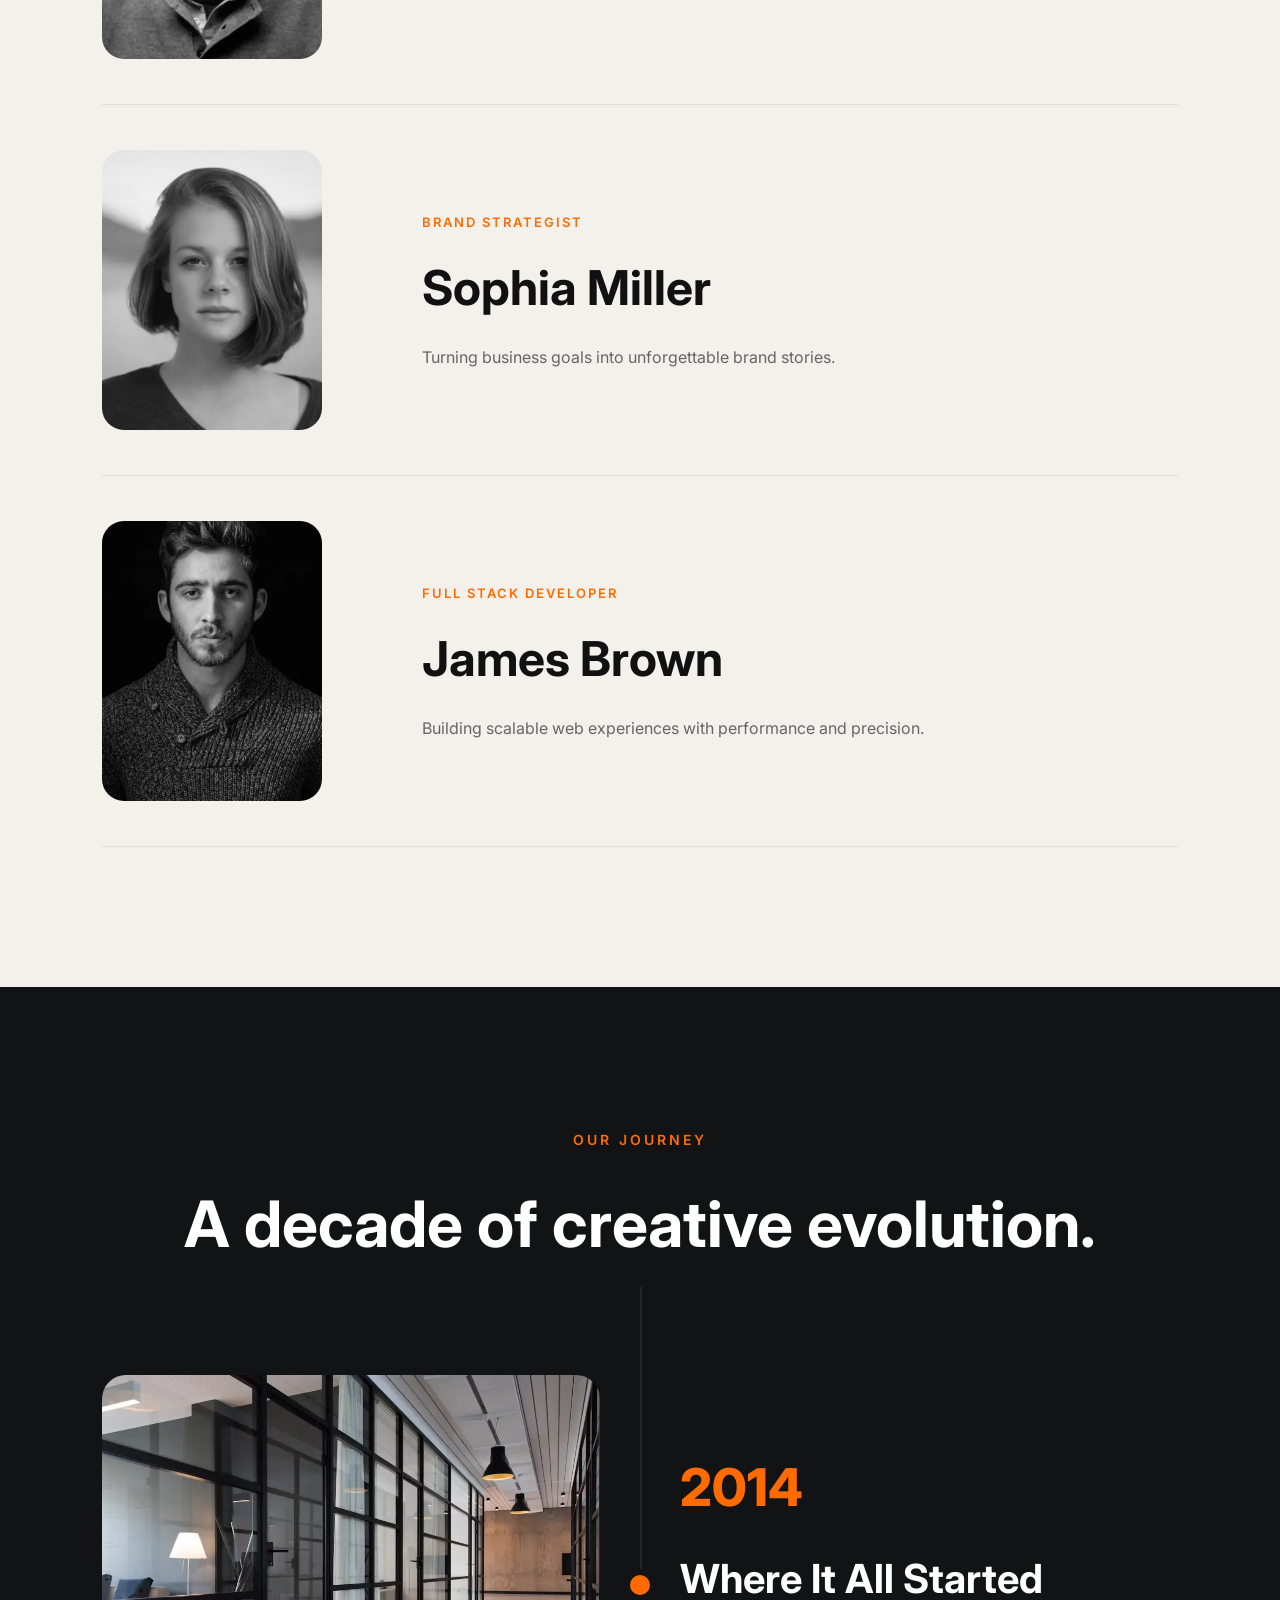
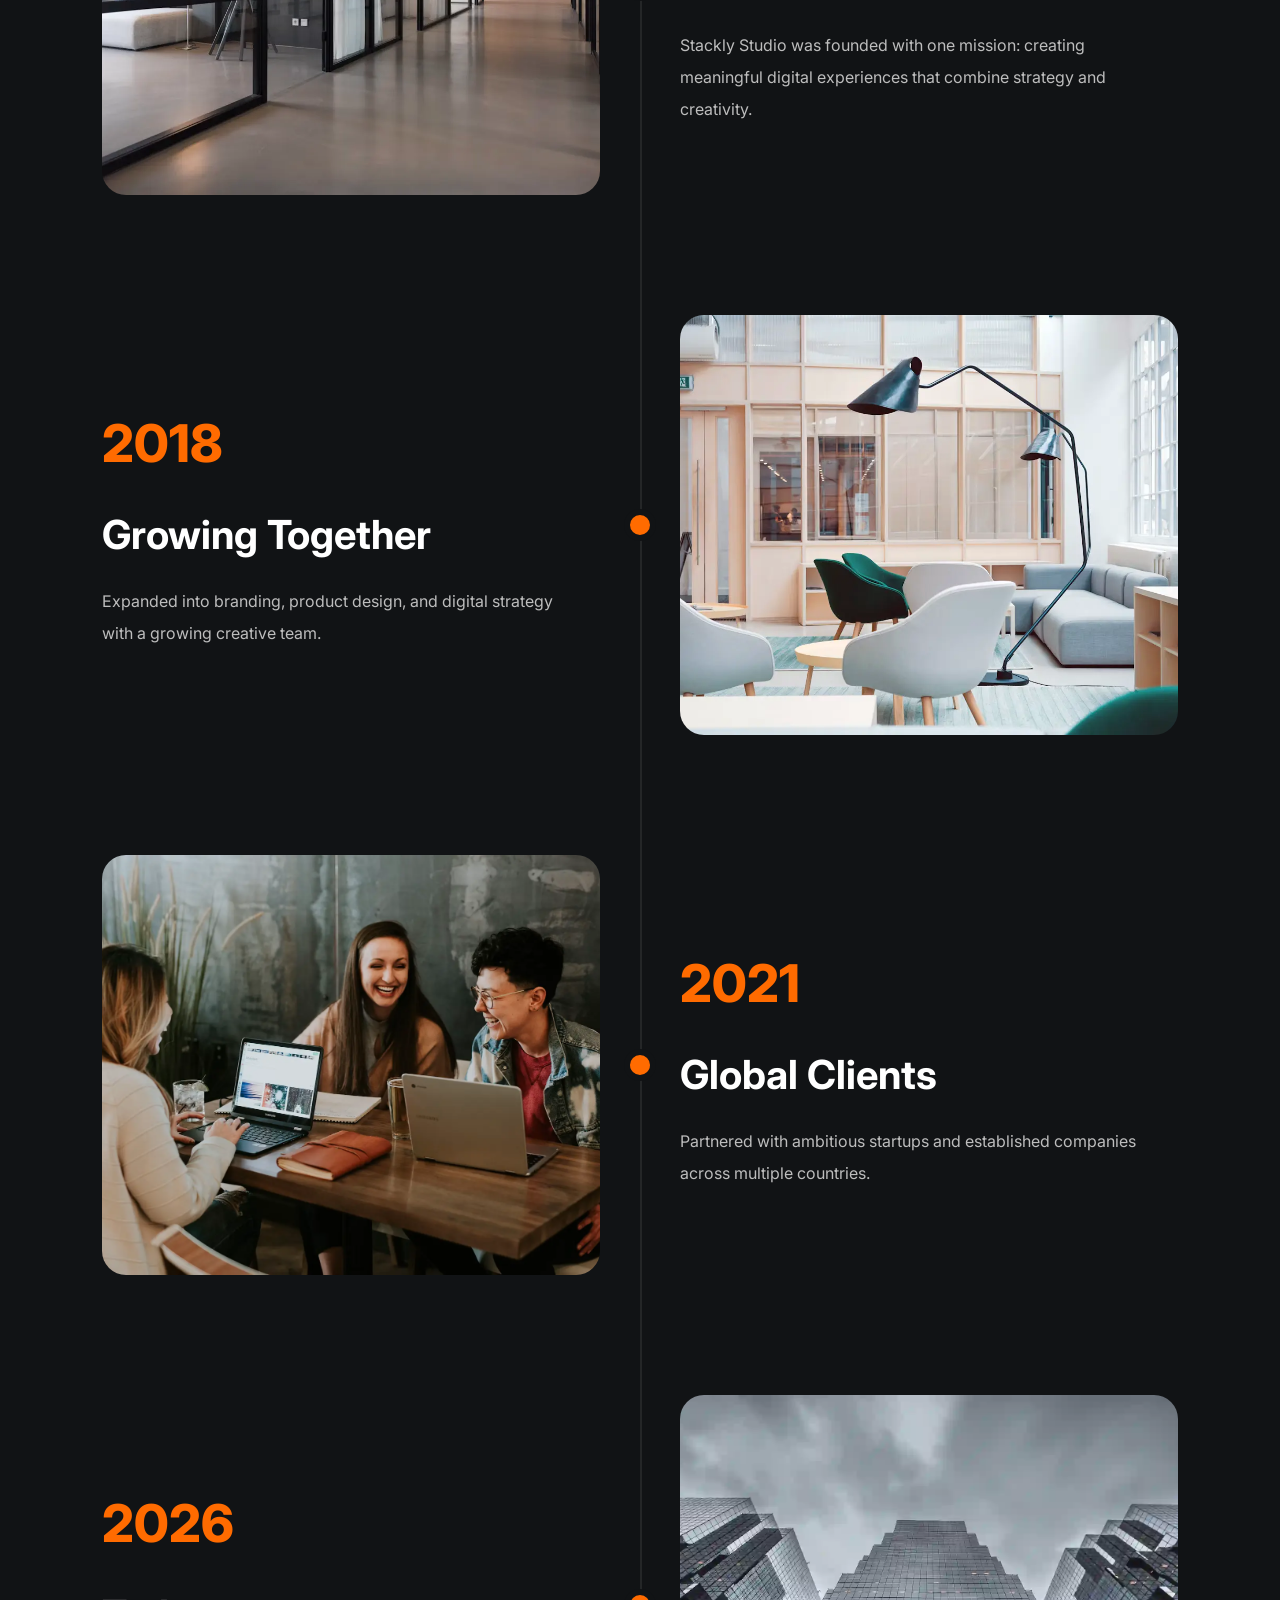
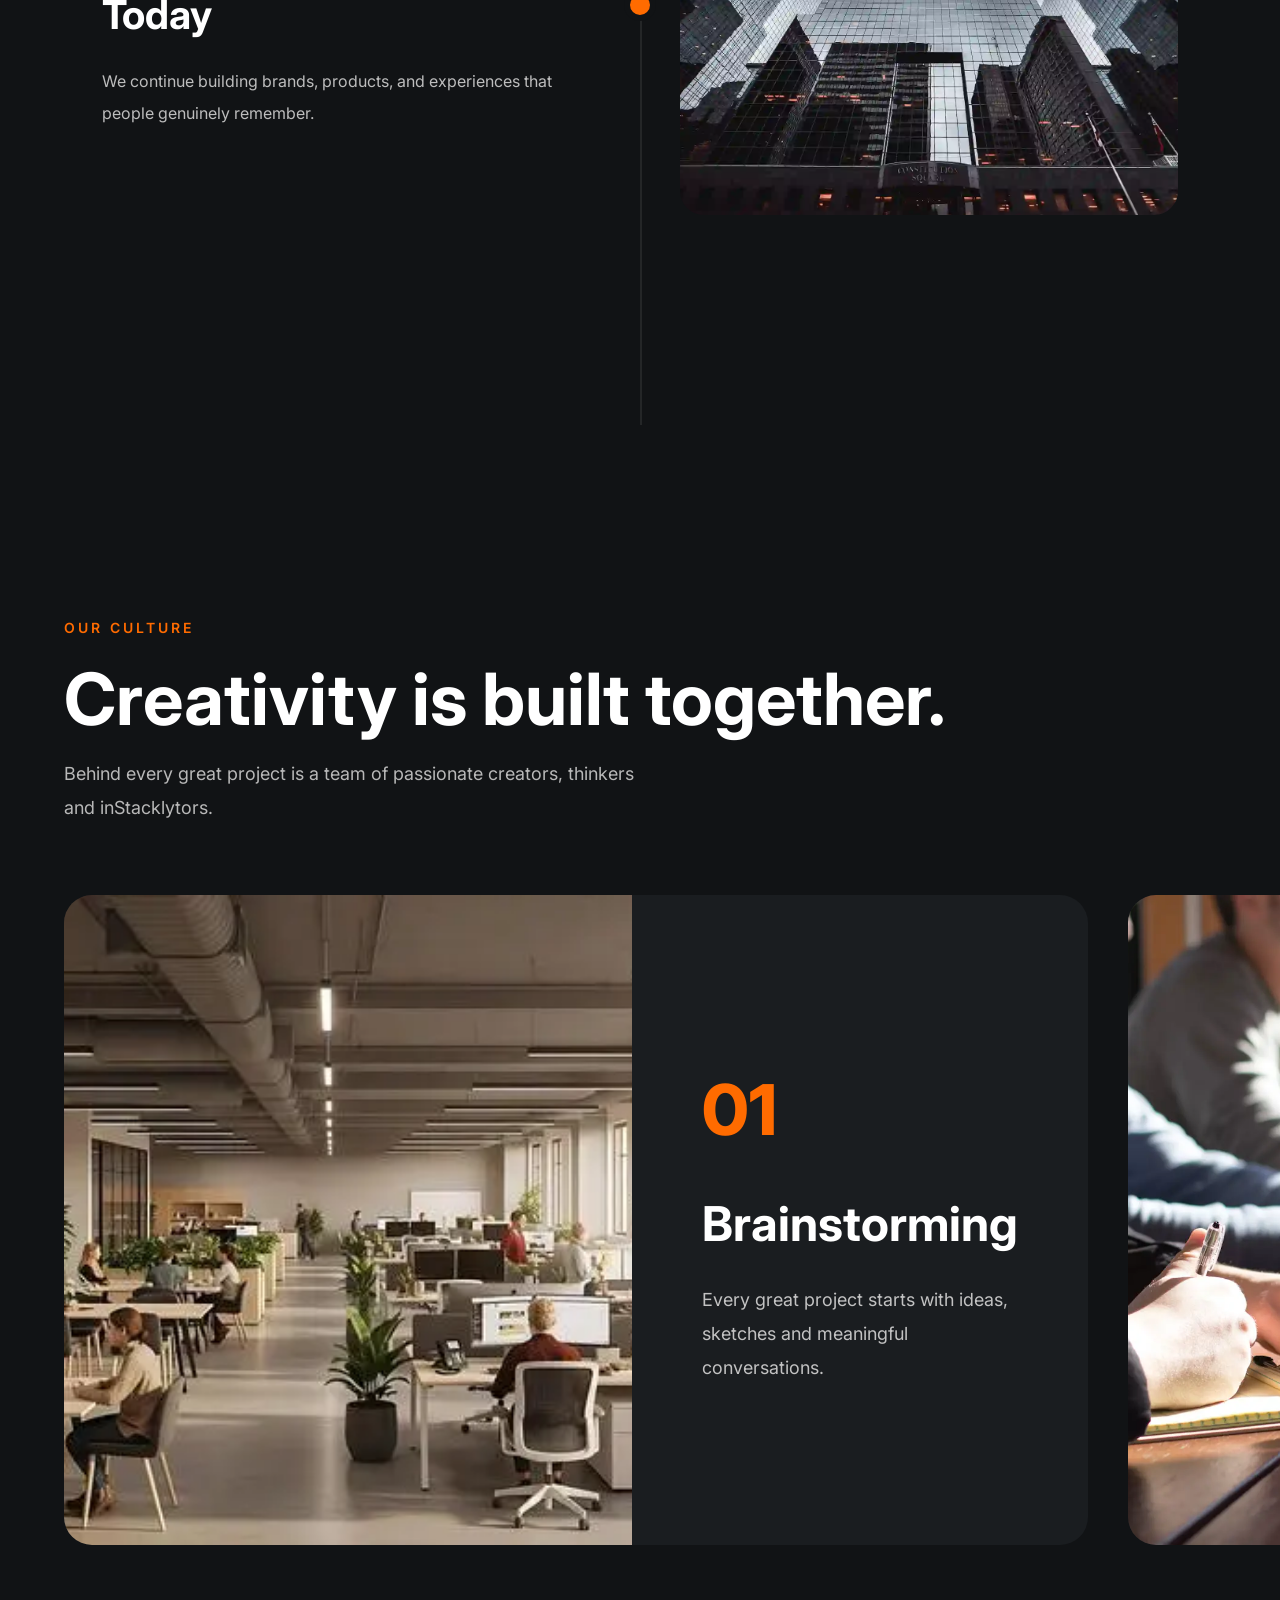
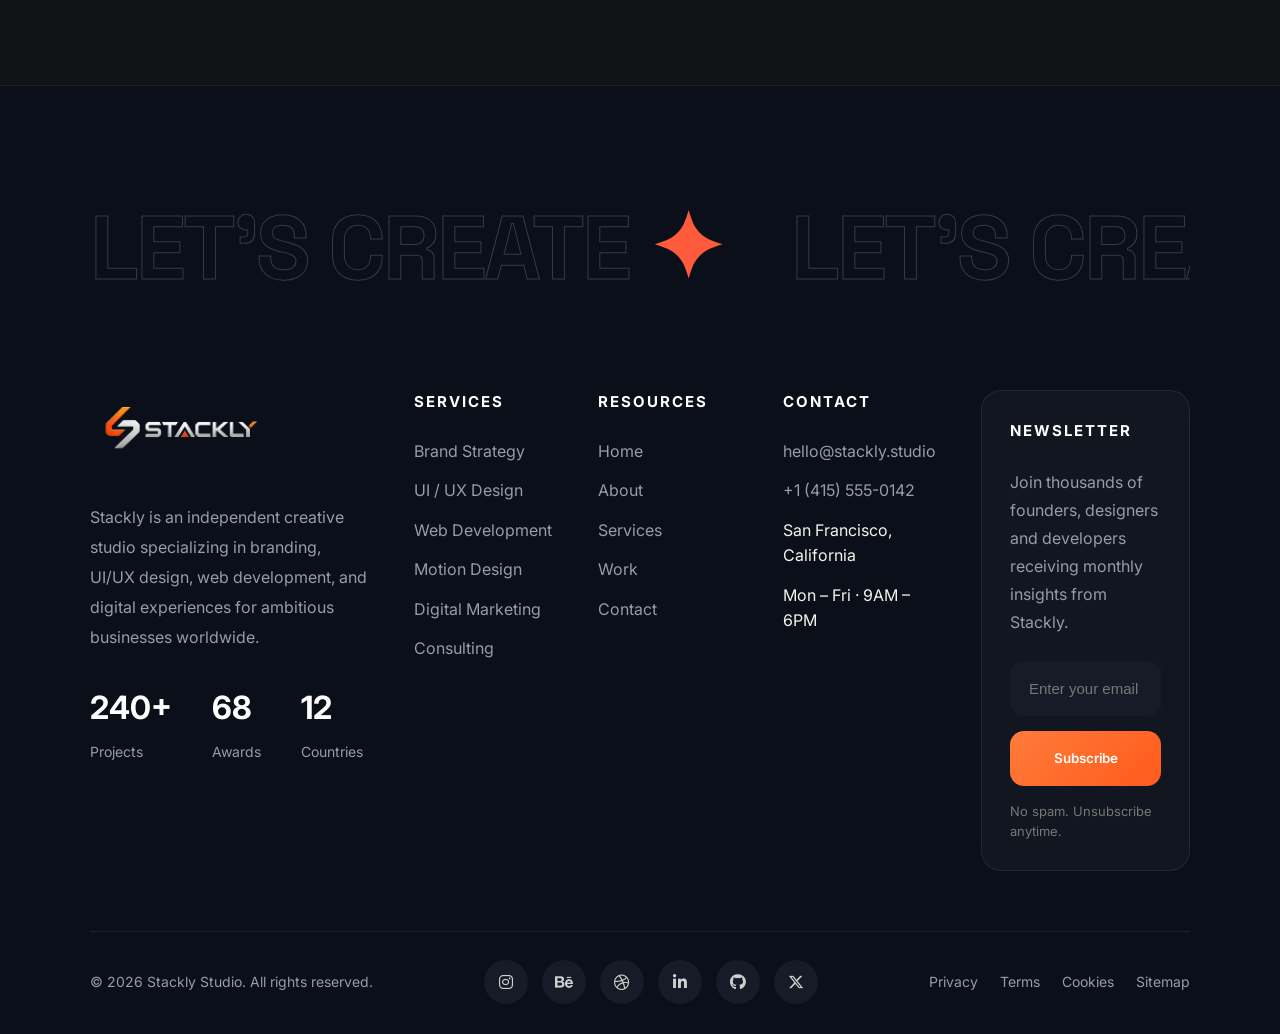
==== commit d0fceea9: "bug-fix1" ====
--- a/about.html
+++ b/about.html
@@ -7,7 +7,10 @@
     <title>About — Stackly Studio</title>
     <link rel="preconnect" href="https://fonts.googleapis.com" />
     <link rel="preconnect" href="https://fonts.gstatic.com" crossorigin />
-    <link href="https://fonts.googleapis.com/css2?family=Inter:wght@400;500;600;700;800&family=Fraunces:ital,opsz,wght@0,9..144,400;0,9..144,600;1,9..144,400&family=Space+Grotesk:wght@400;500;700&display=swap" rel="stylesheet" />
+    <link
+      href="https://fonts.googleapis.com/css2?family=Inter:wght@400;500;600;700;800&family=Fraunces:ital,opsz,wght@0,9..144,400;0,9..144,600;1,9..144,400&family=Space+Grotesk:wght@400;500;700&display=swap"
+      rel="stylesheet"
+    />
     <link
       rel="stylesheet"
       href="https://cdnjs.cloudflare.com/ajax/libs/font-awesome/6.5.1/css/all.min.css"
@@ -16,30 +19,18 @@
     <link rel="stylesheet" href="css/about.css" />
   </head>
   <body class="page-about">
-    
     <nav class="nav" id="nav">
-
-    <a href="index.html" class="nav-logo">
-
-    <img
-        src="images/stackly_logo.webp"
-        alt="Stackly Logo">
-
-</a>
-
-    <ul class="nav-links" id="navLinks">
+      <a href="index.html" class="nav-logo">
+        <img src="images/stackly_logo.webp" alt="Stackly Logo" />
+      </a>
+
+      <ul class="nav-links" id="navLinks">
         <!-- Mobile Header -->
 
         <li class="mobile-header">
-
-            <a href="index.html" class="mobile-logo">
-
-                <img
-                    src="images/logo.webp"
-                    alt="Stackly Logo">
-
-            </a>
-
+          <a href="index.html" class="mobile-logo">
+            <img src="images/stackly_logo.webp" alt="Stackly Logo" />
+          </a>
         </li>
 
         <li><a href="index.html">Home</a></li>
@@ -55,810 +46,558 @@
         <!-- Mobile Only -->
 
         <li class="mobile-only">
-
-            <a href="login.html" class="mobile-btn">
-
-                Start a Project
-
-            </a>
-
+          <a href="login.html" class="mobile-btn"> Start a Project </a>
         </li>
 
         <li class="mobile-contact">
-
-            <h4>Contact</h4>
-
-            <p>hello@stackly.studio</p>
-
-            <p>+1 (415) 555-0142</p>
-
-            <p>San Francisco, USA</p>
-
+          <h4>Contact</h4>
+
+          <p>hello@stackly.studio</p>
+
+          <p>+1 (415) 555-0142</p>
+
+          <p>San Francisco, USA</p>
         </li>
-
-    </ul>
-
-    <!-- Desktop Only -->
-
-    <a href="login.html" class="nav-cta">
-
-        Start a Project
-
-    </a>
-
-    <button class="nav-toggle" id="navToggle">
-
+      </ul>
+
+      <!-- Desktop Only -->
+
+      <a href="login.html" class="nav-cta"> Start a Project </a>
+
+      <button class="nav-toggle" id="navToggle">
         <span></span>
         <span></span>
         <span></span>
-
-    </button>
-
-</nav>
-
-<!-- SECTION-1 -->
-
-<section class="about-hero">
-
-    <div class="hero-content">
-
+      </button>
+    </nav>
+
+    <!-- SECTION-1 -->
+
+    <section class="about-hero">
+      <div class="hero-content">
         <div class="hero-top">
-
-            <span class="hero-tag">
-                ABOUT Stackly STUDIO
-            </span>
-
-            <span class="hero-year">
-                EST. 2014
-            </span>
-
+          <span class="hero-tag"> ABOUT Stackly STUDIO </span>
+
+          <span class="hero-year"> EST. 2014 </span>
         </div>
 
         <h1>
-            We create
-            <span>timeless</span>
-            digital experiences
-            that inspire people
-            and elevate brands.
+          We create
+          <span>timeless</span>
+          digital experiences that inspire people and elevate brands.
         </h1>
 
         <div class="hero-bottom">
+          <p>
+            We are a multidisciplinary creative agency combining strategy,
+            branding, UI/UX design, and technology to craft meaningful digital
+            products for ambitious businesses around the world.
+          </p>
+
+          <a href="error.html"> Discover Our Story → </a>
+        </div>
+      </div>
+    </section>
+
+    <section class="hero-image">
+      <img src="images/img-1-5-office.webp" alt="Creative Studio" />
+    </section>
+
+    <!-- SECTION-2 -->
+    <section class="our-story">
+      <div class="story-heading">
+        <span class="section-tag">Our Story</span>
+
+        <h2>
+          Built on ideas.<br />
+          Driven by purpose.
+        </h2>
+      </div>
+
+      <div class="story-grid">
+        <!-- Images -->
+
+        <div class="story-images">
+          <img class="img-main" src="images/img-1-5-office.webp" alt="Studio" />
+
+          <img class="img-small" src="images/Launch & Growth.webp" alt="Team" />
+        </div>
+
+        <!-- Content -->
+
+        <div class="story-content">
+          <span class="story-year"> EST. 2014 </span>
+
+          <p>
+            Stackly began with a simple belief that great design has the power
+            to inspire, connect, and transform businesses. What started as a
+            small creative studio has evolved into a multidisciplinary agency
+            trusted by brands around the world.
+          </p>
+
+          <p>
+            Every project is guided by curiosity, strategy, and a relentless
+            pursuit of craftsmanship. From branding to digital experiences, we
+            create work that feels timeless and performs with purpose.
+          </p>
+
+          <a href="error.html"> Discover More → </a>
+        </div>
+      </div>
+    </section>
+
+    <!-- SECTION-3 -->
+    <section class="philosophy">
+      <div class="philosophy-left">
+        <span class="section-tag"> Our Philosophy </span>
+
+        <h2>We believe great design isn't decoration.</h2>
+      </div>
+
+      <div class="philosophy-right">
+        <div class="quote">
+          <span class="line"></span>
+
+          <p>
+            Design is more than visuals. It's emotion, clarity, and the
+            invisible connection between brands and people.
+          </p>
+        </div>
+
+        <div class="principles">
+          <div class="item">
+            <span>01</span>
+            <h4>Purpose</h4>
+          </div>
+
+          <div class="item">
+            <span>02</span>
+            <h4>Craft</h4>
+          </div>
+
+          <div class="item">
+            <span>03</span>
+            <h4>InStacklytion</h4>
+          </div>
+
+          <div class="item">
+            <span>04</span>
+            <h4>Impact</h4>
+          </div>
+        </div>
+      </div>
+    </section>
+
+    <!-- SECTION-4 -->
+    <section class="studio-gallery">
+      <div class="gallery-heading">
+        <span class="section-tag"> Studio Gallery </span>
+
+        <h2>Inside our creative world.</h2>
+
+        <p>
+          Every project begins with ideas, collaboration, and a workspace
+          designed to inspire creativity.
+        </p>
+      </div>
+
+      <div class="gallery-grid">
+        <div class="gallery-item item-1">
+          <img src="images/E-commerce.webp" alt="" />
+        </div>
+
+        <div class="gallery-item item-2">
+          <img src="images/Interior_design.webp" alt="" />
+        </div>
+
+        <div class="gallery-item item-3">
+          <img src="images/Digital Experience.webp" alt="" />
+        </div>
+
+        <div class="gallery-item item-4">
+          <img src="images/img-3.webp" alt="" />
+        </div>
+        <div class="gallery-item item-4">
+          <img src="images/work-img-6.webp" alt="" />
+        </div>
+      </div>
+    </section>
+
+    <!-- SECTION-5 -->
+    <section class="values">
+      <div class="values-heading">
+        <span class="section-tag">Our Values</span>
+
+        <h2>Principles that shape every project.</h2>
+      </div>
+
+      <div class="values-list">
+        <article class="value-item">
+          <div class="value-number">01</div>
+
+          <div class="value-info">
+            <h3>Creativity</h3>
 
             <p>
-                We are a multidisciplinary creative agency combining strategy,
-                branding, UI/UX design, and technology to craft meaningful
-                digital products for ambitious businesses around the world.
+              We transform ideas into meaningful visual experiences that leave a
+              lasting impression.
             </p>
-
-            <a href="error.html">
-                Discover Our Story →
-            </a>
-
-        </div>
-
-    </div>
-
-</section>
-
-<section class="hero-image">
-
-    <img src="images/img-1-5-office.webp"
-        alt="Creative Studio">
-
-</section>
-
-<!-- SECTION-2 -->
-<section class="our-story">
-
-    <div class="story-heading">
-
-        <span class="section-tag">Our Story</span>
+          </div>
+
+          <div class="value-image">
+            <img src="images/Launch & Growth.webp" alt="Creativity" />
+          </div>
+        </article>
+
+        <article class="value-item">
+          <div class="value-number">02</div>
+
+          <div class="value-info">
+            <h3>InStacklytion</h3>
+
+            <p>We embrace curiosity and push beyond ordinary solutions.</p>
+          </div>
+
+          <div class="value-image">
+            <img src="images/img-2-teach.webp" alt="InStacklytion" />
+          </div>
+        </article>
+
+        <article class="value-item">
+          <div class="value-number">03</div>
+
+          <div class="value-info">
+            <h3>Collaboration</h3>
+
+            <p>Every successful project begins with trust and teamwork.</p>
+          </div>
+
+          <div class="value-image">
+            <img src="images/img-1-5-office.webp" alt="Collaboration" />
+          </div>
+        </article>
+
+        <article class="value-item">
+          <div class="value-number">04</div>
+
+          <div class="value-info">
+            <h3>Excellence</h3>
+
+            <p>Every detail is refined to deliver exceptional results.</p>
+          </div>
+
+          <div class="value-image">
+            <img src="images/img-3.webp" alt="Excellence" />
+          </div>
+        </article>
+      </div>
+    </section>
+
+    <!-- SECTION-6 -->
+    <section class="team">
+      <div class="team-head">
+        <span class="section-tag"> Meet The Team </span>
 
         <h2>
-            Built on ideas.<br>
-            Driven by purpose.
+          Creative minds.<br />
+          Exceptional work.
         </h2>
-
-    </div>
-
-    <div class="story-grid">
-
-        <!-- Images -->
-
-        <div class="story-images">
-
-            <img class="img-main"
-                src="images/img-1-5-office.webp"
-                alt="Studio">
-
-            <img class="img-small"
-                src="images/Launch & Growth.webp"
-                alt="Team">
-
-        </div>
-
-        <!-- Content -->
-
-        <div class="story-content">
-
-            <span class="story-year">
-                EST. 2014
-            </span>
+      </div>
+
+      <div class="team-list">
+        <!-- Member -->
+
+        <article class="team-member">
+          <div class="member-image">
+            <img src="images/Member-1.webp" alt="" />
+          </div>
+
+          <div class="member-content">
+            <span>Creative Director</span>
+
+            <h3>Emma Wilson</h3>
 
             <p>
-                Stackly began with a simple belief that great design has the
-                power to inspire, connect, and transform businesses.
-                What started as a small creative studio has evolved into
-                a multidisciplinary agency trusted by brands around the world.
+              Leading strategy, branding, and creative direction for global
+              clients.
             </p>
+          </div>
+        </article>
+
+        <!-- Member -->
+
+        <article class="team-member">
+          <div class="member-image">
+            <img src="images/member-2.webp" alt="" />
+          </div>
+
+          <div class="member-content">
+            <span>Lead Designer</span>
+
+            <h3>David Carter</h3>
 
             <p>
-                Every project is guided by curiosity, strategy, and a
-                relentless pursuit of craftsmanship. From branding to
-                digital experiences, we create work that feels timeless
-                and performs with purpose.
+              Designing modern interfaces and meaningful digital experiences.
             </p>
-
-            <a href="error.html">
-                Discover More →
-            </a>
-
-        </div>
-
-    </div>
-
-</section>
-
-<!-- SECTION-3 -->
-<section class="philosophy">
-
-    <div class="philosophy-left">
-
-        <span class="section-tag">
-            Our Philosophy
-        </span>
-
-        <h2>
-
-            We believe
-            great design
-            isn't decoration.
-
-        </h2>
-
-    </div>
-
-    <div class="philosophy-right">
-
-        <div class="quote">
-
-            <span class="line"></span>
+          </div>
+        </article>
+
+        <!-- Member -->
+
+        <article class="team-member">
+          <div class="member-image">
+            <img src="images/member-3.webp" alt="" />
+          </div>
+
+          <div class="member-content">
+            <span>Brand Strategist</span>
+
+            <h3>Sophia Miller</h3>
+
+            <p>Turning business goals into unforgettable brand stories.</p>
+          </div>
+        </article>
+
+        <!-- Member -->
+
+        <article class="team-member">
+          <div class="member-image">
+            <img src="images/team4.webp" alt="" />
+          </div>
+
+          <div class="member-content">
+            <span>Full Stack Developer</span>
+
+            <h3>James Brown</h3>
 
             <p>
-
-                Design is more than visuals.
-                It's emotion, clarity, and the
-                invisible connection between
-                brands and people.
-
+              Building scalable web experiences with performance and precision.
             </p>
-
-        </div>
-
-        <div class="principles">
-
-            <div class="item">
-                <span>01</span>
-                <h4>Purpose</h4>
-            </div>
-
-            <div class="item">
-                <span>02</span>
-                <h4>Craft</h4>
-            </div>
-
-            <div class="item">
-                <span>03</span>
-                <h4>InStacklytion</h4>
-            </div>
-
-            <div class="item">
-                <span>04</span>
-                <h4>Impact</h4>
-            </div>
-
-        </div>
-
-    </div>
-
-</section>
-
-<!-- SECTION-4 -->
-<section class="studio-gallery">
-
-    <div class="gallery-heading">
-
-        <span class="section-tag">
-            Studio Gallery
-        </span>
-
-        <h2>
-            Inside our creative world.
-        </h2>
+          </div>
+        </article>
+      </div>
+    </section>
+
+    <!-- SECTION-7 -->
+    <section class="journey">
+      <div class="journey-head">
+        <span class="section-tag"> Our Journey </span>
+
+        <h2>A decade of creative evolution.</h2>
+      </div>
+
+      <div class="journey-line"></div>
+
+      <!-- Item -->
+
+      <div class="journey-item">
+        <div class="journey-image">
+          <img src="images/img-1-5-office.webp" />
+        </div>
+
+        <div class="journey-content">
+          <span class="year">2014</span>
+
+          <h3>Where It All Started</h3>
+
+          <p>
+            Stackly Studio was founded with one mission: creating meaningful
+            digital experiences that combine strategy and creativity.
+          </p>
+        </div>
+      </div>
+
+      <!-- Item -->
+
+      <div class="journey-item reverse">
+        <div class="journey-image">
+          <img src="images/Launch & Growth.webp" />
+        </div>
+
+        <div class="journey-content">
+          <span class="year">2018</span>
+
+          <h3>Growing Together</h3>
+
+          <p>
+            Expanded into branding, product design, and digital strategy with a
+            growing creative team.
+          </p>
+        </div>
+      </div>
+
+      <!-- Item -->
+
+      <div class="journey-item">
+        <div class="journey-image">
+          <img src="images/Education.webp" />
+        </div>
+
+        <div class="journey-content">
+          <span class="year">2021</span>
+
+          <h3>Global Clients</h3>
+
+          <p>
+            Partnered with ambitious startups and established companies across
+            multiple countries.
+          </p>
+        </div>
+      </div>
+
+      <!-- Item -->
+
+      <div class="journey-item reverse">
+        <div class="journey-image">
+          <img src="images/img-4-10-Luxury Residence.webp" />
+        </div>
+
+        <div class="journey-content">
+          <span class="year">2026</span>
+
+          <h3>Today</h3>
+
+          <p>
+            We continue building brands, products, and experiences that people
+            genuinely remember.
+          </p>
+        </div>
+      </div>
+    </section>
+
+    <!-- SECTION-7 -->
+    <section class="culture">
+      <div class="culture-header">
+        <span class="section-tag">Our Culture</span>
+
+        <h2>Creativity is built together.</h2>
 
         <p>
-            Every project begins with ideas, collaboration,
-            and a workspace designed to inspire creativity.
+          Behind every great project is a team of passionate creators, thinkers
+          and inStacklytors.
         </p>
-
-    </div>
-
-    <div class="gallery-grid">
-
-        <div class="gallery-item item-1">
-            <img src="images/E-commerce.webp" alt="">
-        </div>
-
-        <div class="gallery-item item-2">
-            <img src="images/Interior_design.webp" alt="">
-        </div>
-
-        <div class="gallery-item item-3">
-            <img src="images/Digital Experience.webp" alt="">
-        </div>
-
-        <div class="gallery-item item-4">
-            <img src="images/img-3.webp" alt="">
-        </div>
-         <div class="gallery-item item-4">
-            <img src="images/work-img-6.webp" alt="">
-        </div>
-
-    </div>
-
-</section>
-
-<!-- SECTION-5 -->
-<section class="values">
-
-    <div class="values-heading">
-
-        <span class="section-tag">Our Values</span>
-
-        <h2>
-            Principles that shape every project.
-        </h2>
-
-    </div>
-
-    <div class="values-list">
-
-        <article class="value-item">
-
-            <div class="value-number">01</div>
-
-            <div class="value-info">
-
-                <h3>Creativity</h3>
-
-                <p>
-                    We transform ideas into meaningful visual experiences
-                    that leave a lasting impression.
-                </p>
-
-            </div>
-
-            <div class="value-image">
-
-                <img src="images/Launch & Growth.webp" alt="Creativity">
-
-            </div>
-
-        </article>
-
-        <article class="value-item">
-
-            <div class="value-number">02</div>
-
-            <div class="value-info">
-
-                <h3>InStacklytion</h3>
-
-                <p>
-                    We embrace curiosity and push beyond ordinary solutions.
-                </p>
-
-            </div>
-
-            <div class="value-image">
-
-                <img src="images/img-2-teach.webp" alt="InStacklytion">
-
-            </div>
-
-        </article>
-
-        <article class="value-item">
-
-            <div class="value-number">03</div>
-
-            <div class="value-info">
-
-                <h3>Collaboration</h3>
-
-                <p>
-                    Every successful project begins with trust and teamwork.
-                </p>
-
-            </div>
-
-            <div class="value-image">
-
-                <img src="images/img-1-5-office.webp" alt="Collaboration">
-
-            </div>
-
-        </article>
-
-        <article class="value-item">
-
-            <div class="value-number">04</div>
-
-            <div class="value-info">
-
-                <h3>Excellence</h3>
-
-                <p>
-                    Every detail is refined to deliver exceptional results.
-                </p>
-
-            </div>
-
-            <div class="value-image">
-
-                <img src="images/img-3.webp" alt="Excellence">
-
-            </div>
-
-        </article>
-
-    </div>
-
-</section>
-
-<!-- SECTION-6 -->
-<section class="team">
-
-    <div class="team-head">
-
-        <span class="section-tag">
-            Meet The Team
-        </span>
-
-        <h2>
-            Creative minds.<br>
-            Exceptional work.
-        </h2>
-
-    </div>
-
-    <div class="team-list">
-
-        <!-- Member -->
-
-        <article class="team-member">
-
-            <div class="member-image">
-
-                <img src="images/Member-1.webp" alt="">
-
-            </div>
-
-            <div class="member-content">
-
-                <span>Creative Director</span>
-
-                <h3>Emma Wilson</h3>
-
-                <p>
-                    Leading strategy, branding, and creative direction
-                    for global clients.
-                </p>
-
-            </div>
-
-        </article>
-
-        <!-- Member -->
-
-        <article class="team-member">
-
-            <div class="member-image">
-
-                <img src="images/member-2.webp" alt="">
-
-            </div>
-
-            <div class="member-content">
-
-                <span>Lead Designer</span>
-
-                <h3>David Carter</h3>
-
-                <p>
-                    Designing modern interfaces and meaningful digital
-                    experiences.
-                </p>
-
-            </div>
-
-        </article>
-
-        <!-- Member -->
-
-        <article class="team-member">
-
-            <div class="member-image">
-
-                <img src="images/member-3.webp" alt="">
-
-            </div>
-
-            <div class="member-content">
-
-                <span>Brand Strategist</span>
-
-                <h3>Sophia Miller</h3>
-
-                <p>
-                    Turning business goals into unforgettable brand
-                    stories.
-                </p>
-
-            </div>
-
-        </article>
-
-        <!-- Member -->
-
-        <article class="team-member">
-
-            <div class="member-image">
-
-                <img src="images/team4.webp" alt="">
-
-            </div>
-
-            <div class="member-content">
-
-                <span>Full Stack Developer</span>
-
-                <h3>James Brown</h3>
-
-                <p>
-                    Building scalable web experiences with performance
-                    and precision.
-                </p>
-
-            </div>
-
-        </article>
-
-    </div>
-
-</section>
-
-<!-- SECTION-7 -->
-<section class="journey">
-
-    <div class="journey-head">
-
-        <span class="section-tag">
-            Our Journey
-        </span>
-
-        <h2>
-            A decade of
-            creative evolution.
-        </h2>
-
-    </div>
-
-    <div class="journey-line"></div>
-
-    <!-- Item -->
-
-    <div class="journey-item">
-
-        <div class="journey-image">
-
-            <img src="images/img-1-5-office.webp">
-
-        </div>
-
-        <div class="journey-content">
-
-            <span class="year">2014</span>
-
-            <h3>Where It All Started</h3>
+      </div>
+
+      <div class="culture-slider">
+        <article class="culture-card">
+          <div class="culture-image">
+            <img src="images/Creative_workspace.webp" />
+          </div>
+
+          <div class="culture-content">
+            <span>01</span>
+
+            <h3>Brainstorming</h3>
 
             <p>
-                Stackly Studio was founded with one mission:
-                creating meaningful digital experiences
-                that combine strategy and creativity.
+              Every great project starts with ideas, sketches and meaningful
+              conversations.
             </p>
-
-        </div>
-
-    </div>
-
-    <!-- Item -->
-
-    <div class="journey-item reverse">
-
-        <div class="journey-image">
-
-            <img src="images/Launch & Growth.webp">
-
-        </div>
-
-        <div class="journey-content">
-
-            <span class="year">2018</span>
-
-            <h3>Growing Together</h3>
+          </div>
+        </article>
+
+        <article class="culture-card">
+          <div class="culture-image">
+            <img src="images/Technology.webp" />
+          </div>
+
+          <div class="culture-content">
+            <span>02</span>
+
+            <h3>Collaboration</h3>
 
             <p>
-                Expanded into branding, product design,
-                and digital strategy with a growing
-                creative team.
+              Different minds working together to create something
+              extraordinary.
             </p>
-
-        </div>
-
-    </div>
-
-    <!-- Item -->
-
-    <div class="journey-item">
-
-        <div class="journey-image">
-
-            <img src="images/Education.webp">
-
-        </div>
-
-        <div class="journey-content">
-
-            <span class="year">2021</span>
-
-            <h3>Global Clients</h3>
-
-            <p>
-                Partnered with ambitious startups and
-                established companies across multiple
-                countries.
-            </p>
-
-        </div>
-
-    </div>
-
-    <!-- Item -->
-
-    <div class="journey-item reverse">
-
-        <div class="journey-image">
-
-            <img src="images/img-4-10-Luxury Residence.webp">
-
-        </div>
-
-        <div class="journey-content">
-
-            <span class="year">2026</span>
-
-            <h3>Today</h3>
-
-            <p>
-                We continue building brands, products,
-                and experiences that people genuinely
-                remember.
-            </p>
-
-        </div>
-
-    </div>
-
-</section>
-
-<!-- SECTION-7 -->
-<section class="culture">
-
-    <div class="culture-header">
-
-        <span class="section-tag">Our Culture</span>
-
-        <h2>
-            Creativity is built
-            together.
-        </h2>
-
-        <p>
-            Behind every great project is a team of passionate creators,
-            thinkers and inStacklytors.
-        </p>
-
-    </div>
-
-    <div class="culture-slider">
+          </div>
+        </article>
 
         <article class="culture-card">
-
-            <div class="culture-image">
-                <img src="images/Creative_workspace.webp">
-            </div>
-
-            <div class="culture-content">
-
-                <span>01</span>
-
-                <h3>Brainstorming</h3>
-
-                <p>
-                    Every great project starts with ideas,
-                    sketches and meaningful conversations.
-                </p>
-
-            </div>
-
+          <div class="culture-image">
+            <img src="images/Finance.webp" />
+          </div>
+
+          <div class="culture-content">
+            <span>03</span>
+
+            <h3>InStacklytion</h3>
+
+            <p>We experiment, iterate and improve every single day.</p>
+          </div>
         </article>
 
         <article class="culture-card">
-
-            <div class="culture-image">
-                <img src="images/Technology.webp">
-            </div>
-
-            <div class="culture-content">
-
-                <span>02</span>
-
-                <h3>Collaboration</h3>
-
-                <p>
-                    Different minds working together to
-                    create something extraordinary.
-                </p>
-
-            </div>
-
-        </article>
-
-        <article class="culture-card">
-
-            <div class="culture-image">
-                <img src="images/Finance.webp">
-            </div>
-
-            <div class="culture-content">
-
-                <span>03</span>
-
-                <h3>InStacklytion</h3>
-
-                <p>
-                    We experiment,
-                    iterate and improve
-                    every single day.
-                </p>
-
-            </div>
-
-        </article>
-
-        <article class="culture-card">
-
-            <div class="culture-image">
-                <img src="images/Pixel Studio.webp">
-            </div>
-
-            <div class="culture-content">
-
-                <span>04</span>
-
-                <h3>Celebration</h3>
-
-                <p>
-                    Every launch is another milestone
-                    in our creative journey.
-                </p>
-
-            </div>
-
-        </article>
-
-    </div>
-
-</section>
-
-<!-- FOOTER -->
-<footer class="footer">
-
-    <!--==============================
+          <div class="culture-image">
+            <img src="images/Pixel Studio.webp" />
+          </div>
+
+          <div class="culture-content">
+            <span>04</span>
+
+            <h3>Celebration</h3>
+
+            <p>Every launch is another milestone in our creative journey.</p>
+          </div>
+        </article>
+      </div>
+    </section>
+
+    <!-- FOOTER -->
+    <footer class="footer">
+      <!--==============================
             MARQUEE
     ===============================-->
 
-    <div class="footer-marquee">
-
+      <div class="footer-marquee">
         <div class="footer-marquee-track">
-
-            <span>LET'S CREATE</span>
-            <span>LET'S CREATE</span>
-            <span>LET'S CREATE</span>
-            <span>LET'S CREATE</span>
-            <span>LET'S CREATE</span>
-
-        </div>
-
-    </div>
-
-    <!--==============================
+          <span>LET'S CREATE</span>
+          <span>LET'S CREATE</span>
+          <span>LET'S CREATE</span>
+          <span>LET'S CREATE</span>
+          <span>LET'S CREATE</span>
+        </div>
+      </div>
+
+      <!--==============================
             FOOTER GRID
     ===============================-->
 
-    <div class="footer-grid">
-
+      <div class="footer-grid">
         <!--==============================
                 BRAND
         ===============================-->
 
         <div class="footer-brand">
-
-            <a href="index.html" class="footer-logo">
-
-    <img
-        src="images/logo.webp"
-        alt="Stackly Logo">
-
-</a>
-
-            <p>
-
-                Stackly is an independent creative studio specializing
-                in branding, UI/UX design, web development, and digital
-                experiences for ambitious businesses worldwide.
-
-            </p>
-
-            <div class="footer-stats">
-
-                <div>
-
-                    <h3>240+</h3>
-
-                    <span>Projects</span>
-
-                </div>
-
-                <div>
-
-                    <h3>68</h3>
-
-                    <span>Awards</span>
-
-                </div>
-
-                <div>
-
-                    <h3>12</h3>
-
-                    <span>Countries</span>
-
-                </div>
-
+          <a href="index.html" class="footer-logo">
+            <img src="images/stackly_logo.webp" alt="Stackly Logo" />
+          </a>
+
+          <p>
+            Stackly is an independent creative studio specializing in branding,
+            UI/UX design, web development, and digital experiences for ambitious
+            businesses worldwide.
+          </p>
+
+          <div class="footer-stats">
+            <div>
+              <h3>240+</h3>
+
+              <span>Projects</span>
             </div>
 
+            <div>
+              <h3>68</h3>
+
+              <span>Awards</span>
+            </div>
+
+            <div>
+              <h3>12</h3>
+
+              <span>Countries</span>
+            </div>
+          </div>
         </div>
 
         <!--==============================
@@ -866,25 +605,21 @@
         ===============================-->
 
         <div>
-
-            <h4>Services</h4>
-
-            <ul>
-
-                <li><a href="error.html">Brand Strategy</a></li>
-
-                <li><a href="error.html">UI / UX Design</a></li>
-
-                <li><a href="error.html">Web Development</a></li>
-
-                <li><a href="error.html">Motion Design</a></li>
-
-                <li><a href="error.html">Digital Marketing</a></li>
-
-                <li><a href="error.html">Consulting</a></li>
-
-            </ul>
-
+          <h4>Services</h4>
+
+          <ul>
+            <li><a href="error.html">Brand Strategy</a></li>
+
+            <li><a href="error.html">UI / UX Design</a></li>
+
+            <li><a href="error.html">Web Development</a></li>
+
+            <li><a href="error.html">Motion Design</a></li>
+
+            <li><a href="error.html">Digital Marketing</a></li>
+
+            <li><a href="error.html">Consulting</a></li>
+          </ul>
         </div>
 
         <!--==============================
@@ -892,23 +627,19 @@
         ===============================-->
 
         <div>
-
-            <h4>Resources</h4>
-
-            <ul>
-
-                <li><a href="index.html">Home</a></li>
-
-                <li><a href="about.html">About</a></li>
-
-                <li><a href="services.html">Services</a></li>
-
-                <li><a href="work.html">Work</a></li>
-
-                <li><a href="contact.html">Contact</a></li>
-
-            </ul>
-
+          <h4>Resources</h4>
+
+          <ul>
+            <li><a href="index.html">Home</a></li>
+
+            <li><a href="about.html">About</a></li>
+
+            <li><a href="services.html">Services</a></li>
+
+            <li><a href="work.html">Work</a></li>
+
+            <li><a href="contact.html">Contact</a></li>
+          </ul>
         </div>
 
         <!--==============================
@@ -916,45 +647,21 @@
         ===============================-->
 
         <div>
-
-            <h4>Contact</h4>
-
-            <ul>
-
-                <li>
-
-                    <a href="mailto:hello@stackly.studio">
-
-                        hello@stackly.studio
-
-                    </a>
-
-                </li>
-
-                <li>
-
-                    <a href="tel:+14155550142">
-
-                        +1 (415) 555-0142
-
-                    </a>
-
-                </li>
-
-                <li>
-
-                    San Francisco, California
-
-                </li>
-
-                <li>
-
-                    Mon – Fri · 9AM – 6PM
-
-                </li>
-
-            </ul>
-
+          <h4>Contact</h4>
+
+          <ul>
+            <li>
+              <a href="mailto:hello@stackly.studio"> hello@stackly.studio </a>
+            </li>
+
+            <li>
+              <a href="tel:+14155550142"> +1 (415) 555-0142 </a>
+            </li>
+
+            <li>San Francisco, California</li>
+
+            <li>Mon – Fri · 9AM – 6PM</li>
+          </ul>
         </div>
 
         <!--==============================
@@ -962,114 +669,70 @@
         ===============================-->
 
         <div class="newsletter">
-
-            <h4>Newsletter</h4>
-
-            <p>
-
-                Join thousands of founders, designers and developers
-                receiving monthly insights from Stackly.
-
-            </p>
-
-            <form class="newsletter-form">
-
-                <input
-
-                    type="email"
-
-                    placeholder="Enter your email"
-
-                    required>
-
-                <button type="submit">
-
-                    Subscribe
-
-                </button>
-
-            </form>
-
-            <small>
-
-                No spam. Unsubscribe anytime.
-
-            </small>
-
-        </div>
-
-    </div>
-
-    <!--==============================
+          <h4>Newsletter</h4>
+
+          <p>
+            Join thousands of founders, designers and developers receiving
+            monthly insights from Stackly.
+          </p>
+
+          <form class="newsletter-form">
+            <input type="email" placeholder="Enter your email" required />
+
+            <button type="submit">Subscribe</button>
+          </form>
+
+          <small> No spam. Unsubscribe anytime. </small>
+        </div>
+      </div>
+
+      <!--==============================
             FOOTER BOTTOM
     ===============================-->
 
-    <div class="footer-bottom">
-
-        <span>
-
-            © 2026 Stackly Studio. All rights reserved.
-
-        </span>
+      <div class="footer-bottom">
+        <span> © 2026 Stackly Studio. All rights reserved. </span>
 
         <!-- Social Icons -->
 
         <div class="footer-social">
-
-            <a href="error.html" aria-label="Instagram">
-
-                <i class="fa-brands fa-instagram"></i>
-
-            </a>
-
-            <a href="error.html" aria-label="Behance">
-
-                <i class="fa-brands fa-behance"></i>
-
-            </a>
-
-            <a href="error.html" aria-label="Dribbble">
-
-                <i class="fa-brands fa-dribbble"></i>
-
-            </a>
-
-            <a href="error.html" aria-label="LinkedIn">
-
-                <i class="fa-brands fa-linkedin-in"></i>
-
-            </a>
-
-            <a href="error.html" aria-label="GitHub">
-
-                <i class="fa-brands fa-github"></i>
-
-            </a>
-
-            <a href="error.html" aria-label="Twitter">
-
-                <i class="fa-brands fa-x-twitter"></i>
-
-            </a>
-
+          <a href="error.html" aria-label="Instagram">
+            <i class="fa-brands fa-instagram"></i>
+          </a>
+
+          <a href="error.html" aria-label="Behance">
+            <i class="fa-brands fa-behance"></i>
+          </a>
+
+          <a href="error.html" aria-label="Dribbble">
+            <i class="fa-brands fa-dribbble"></i>
+          </a>
+
+          <a href="error.html" aria-label="LinkedIn">
+            <i class="fa-brands fa-linkedin-in"></i>
+          </a>
+
+          <a href="error.html" aria-label="GitHub">
+            <i class="fa-brands fa-github"></i>
+          </a>
+
+          <a href="error.html" aria-label="Twitter">
+            <i class="fa-brands fa-x-twitter"></i>
+          </a>
         </div>
 
         <div class="footer-links">
-
-            <a href="error.html">Privacy</a>
-
-            <a href="error.html">Terms</a>
-
-            <a href="error.html">Cookies</a>
-
-            <a href="error.html">Sitemap</a>
-
-        </div>
-
-    </div>
-
-</footer>
-
-    <script type="module" src="/main.js"></script>
+          <a href="error.html">Privacy</a>
+
+          <a href="error.html">Terms</a>
+
+          <a href="error.html">Cookies</a>
+
+          <a href="error.html">Sitemap</a>
+        </div>
+      </div>
+    </footer>
+
+    <script type="module" src="js/comman.js"></script>
   </body>
 </html>
--- a/css/common.css
+++ b/css/common.css
@@ -86,7 +86,7 @@
 .nav-links a:hover::after, .nav-links a.active::after { width: 100%; }
 .nav-cta {
   padding: 0.6rem 1.3rem;
-  border: 1px solid var(--line);
+  border: 1px solid rgb(208, 121, 67);
   border-radius: 100px;
   font-size: 0.88rem;
   font-weight: 600;
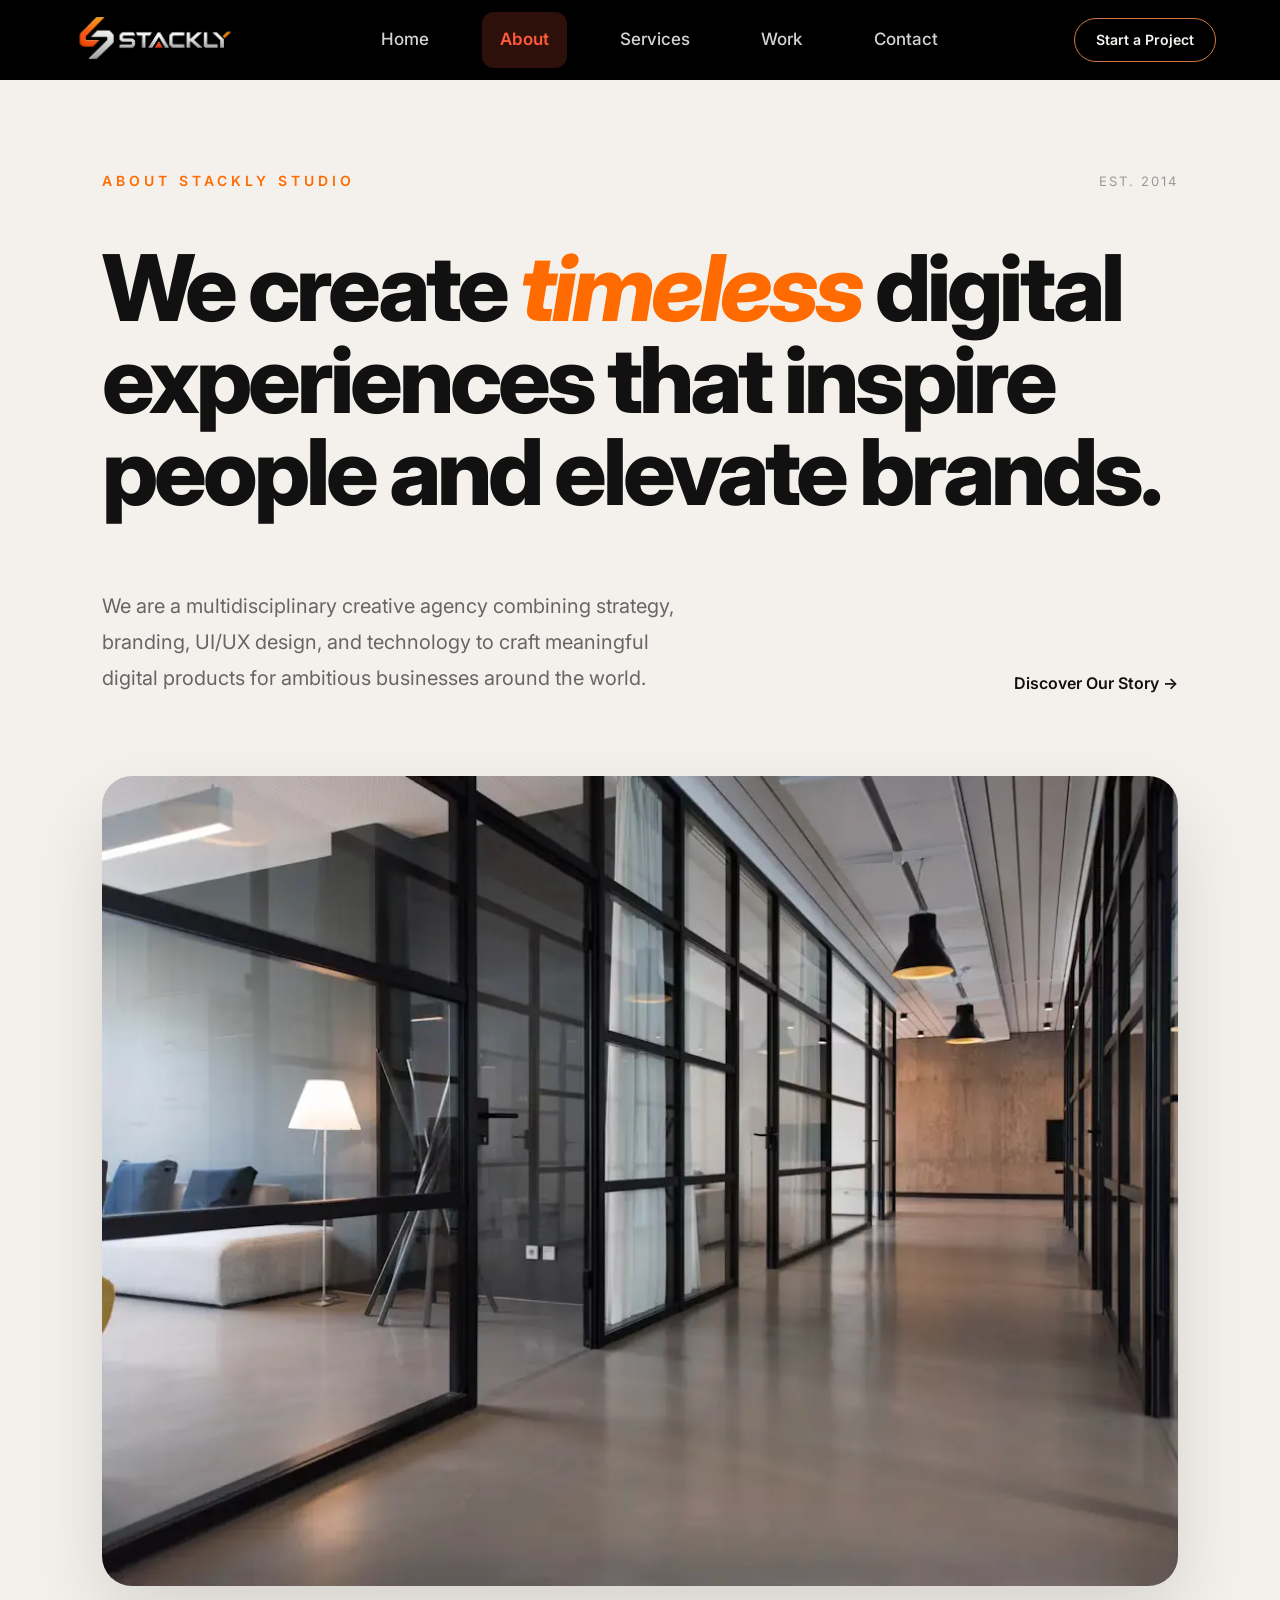
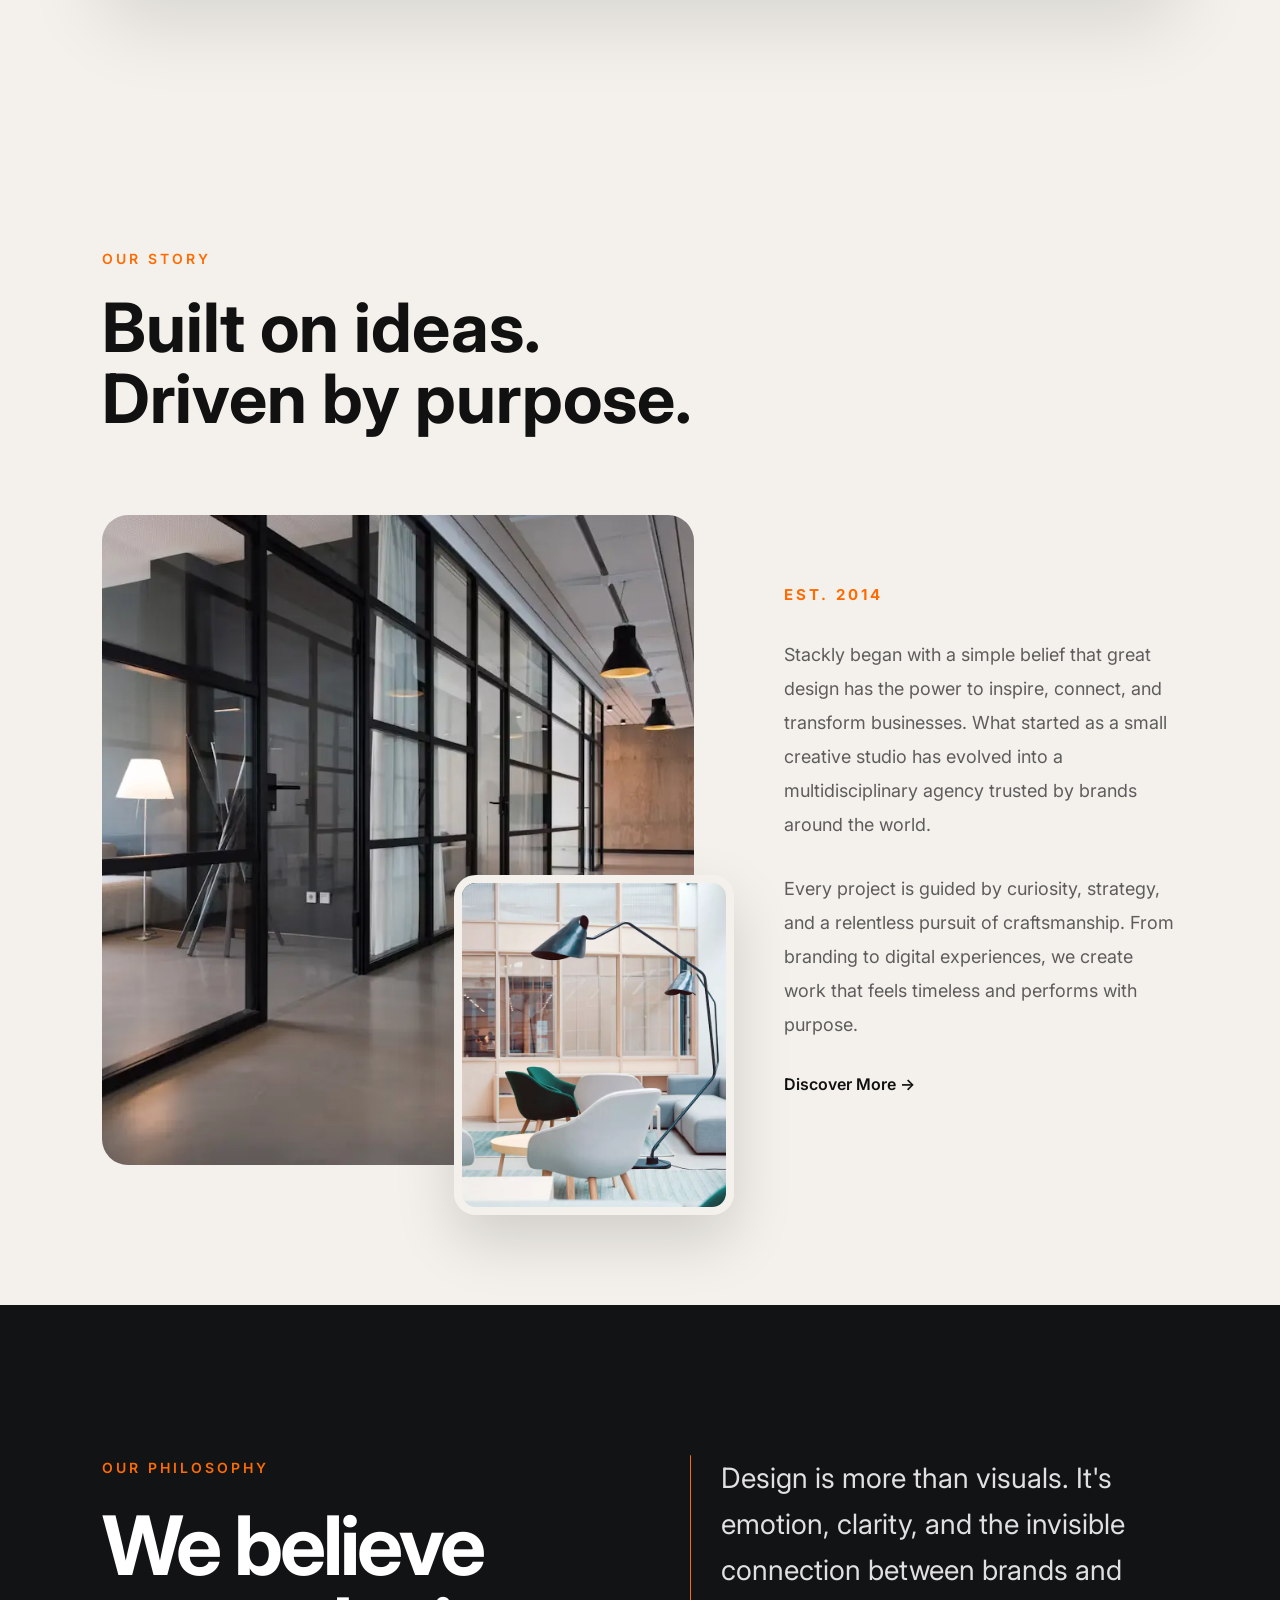
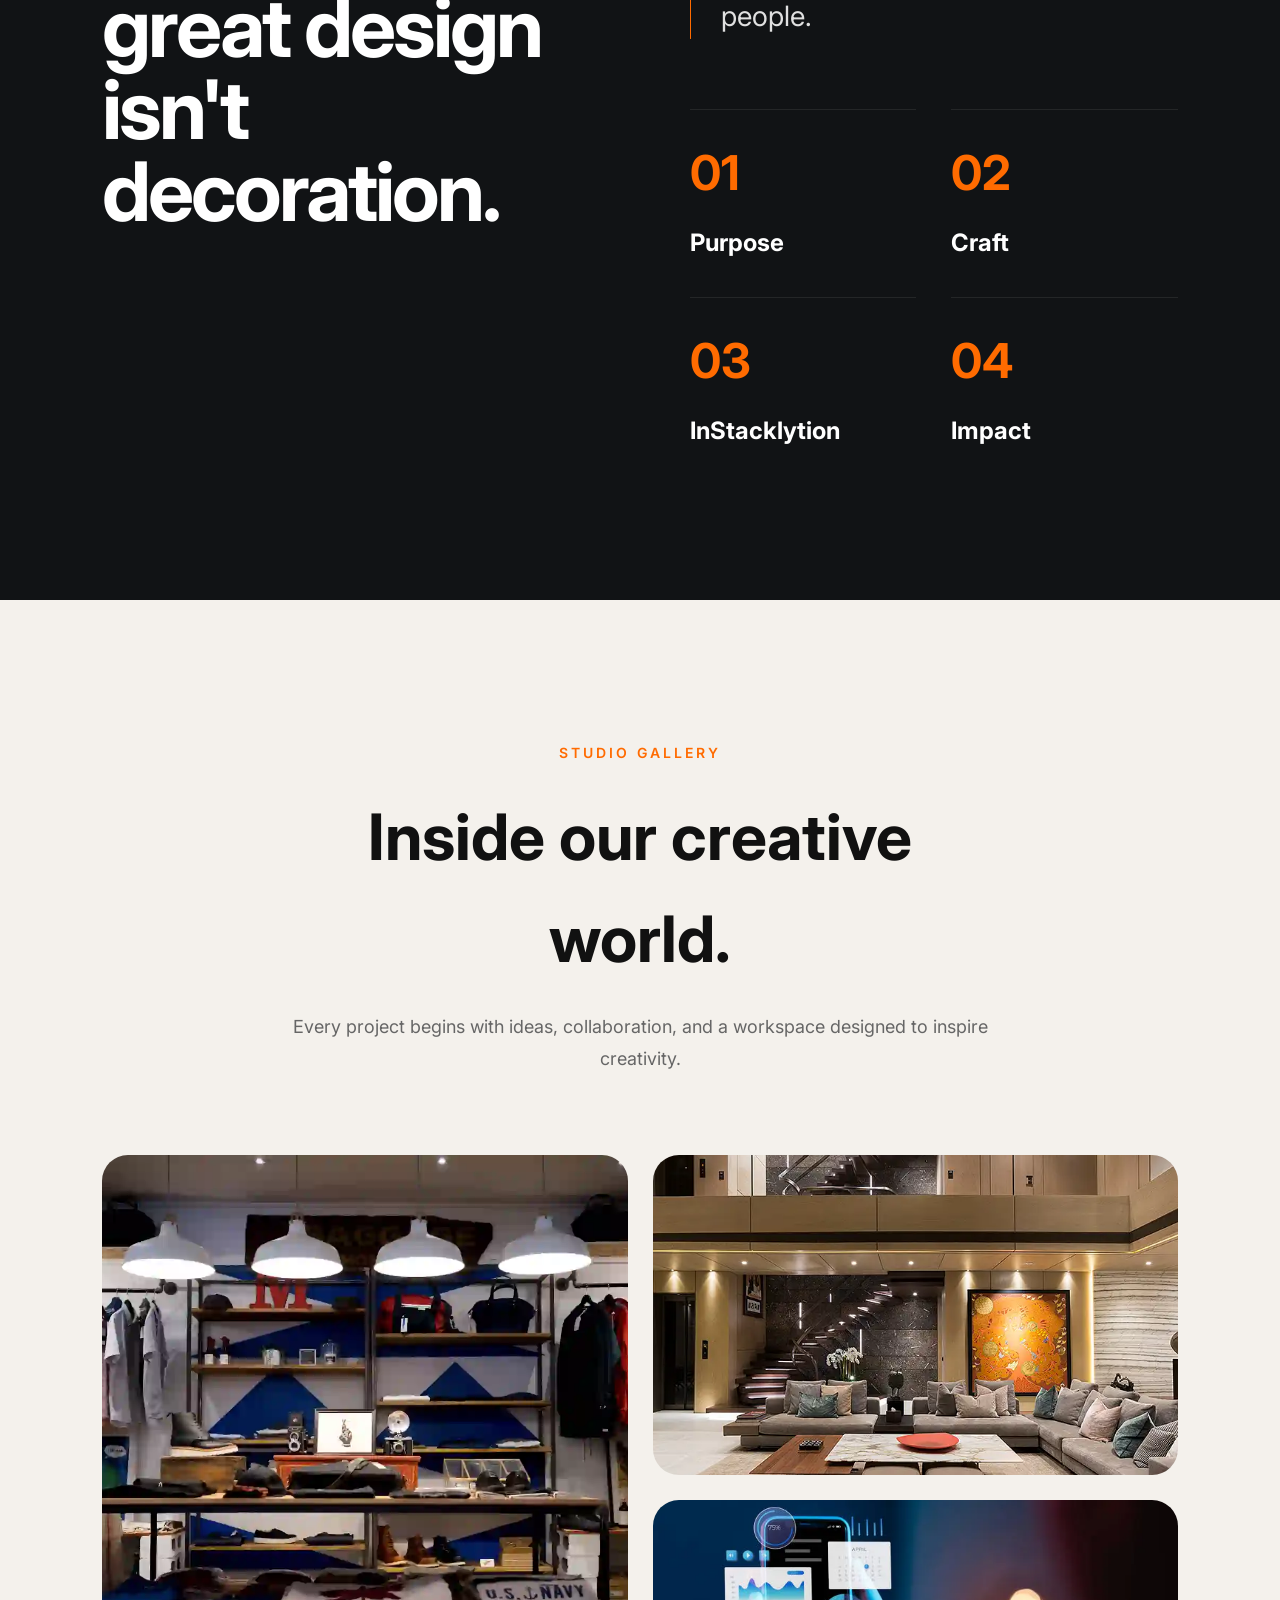
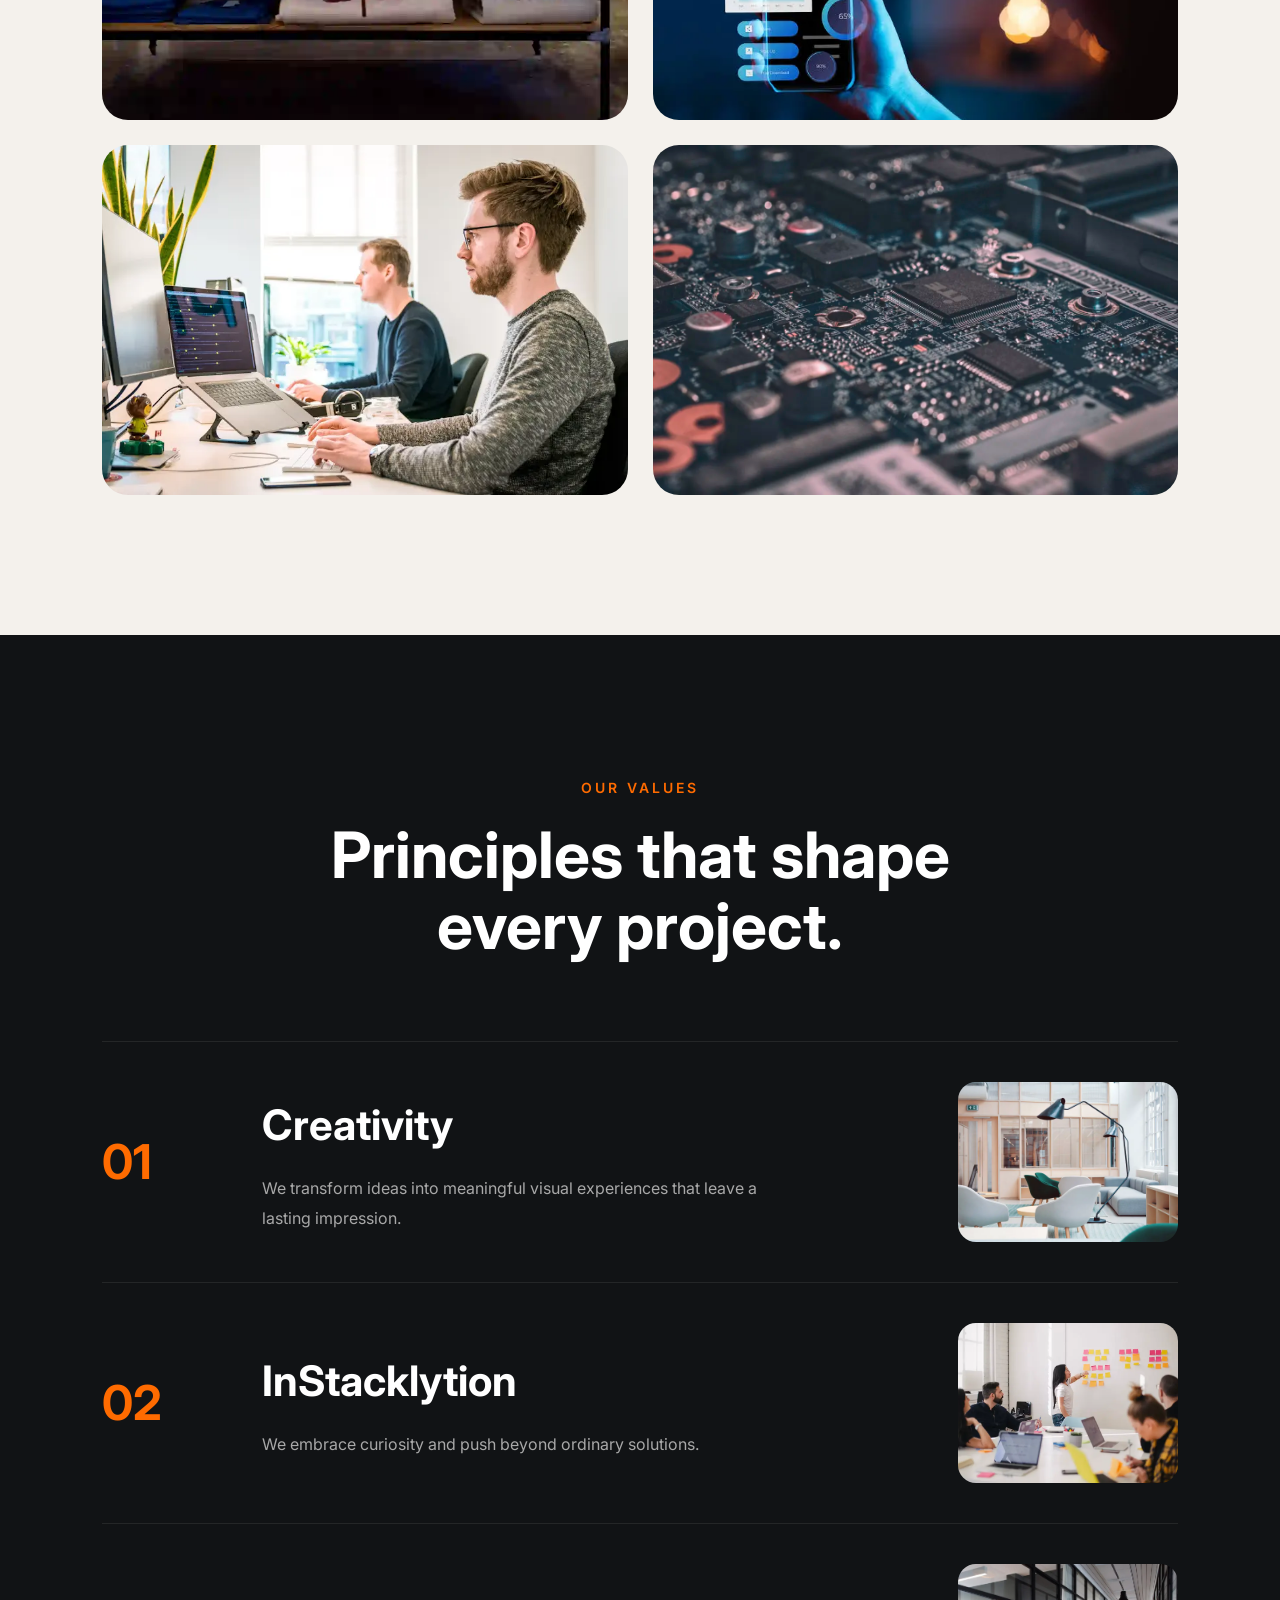
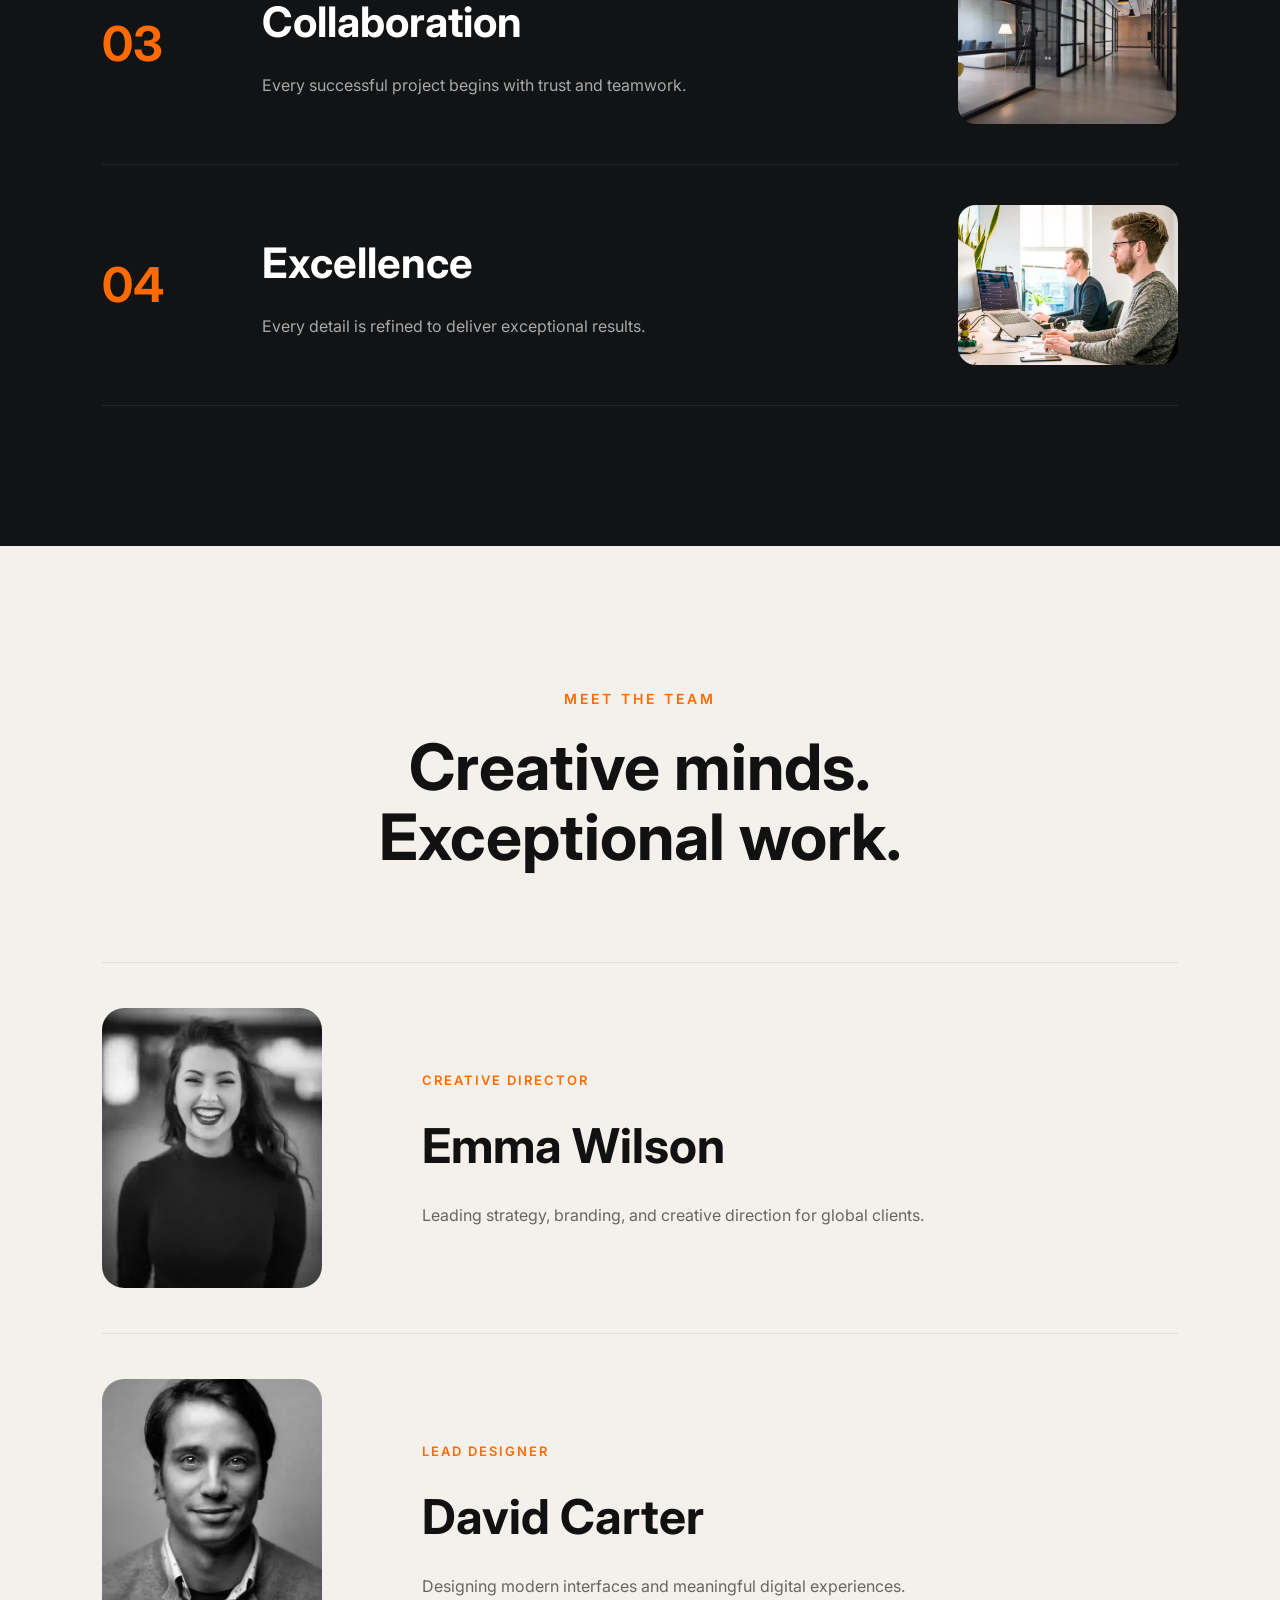
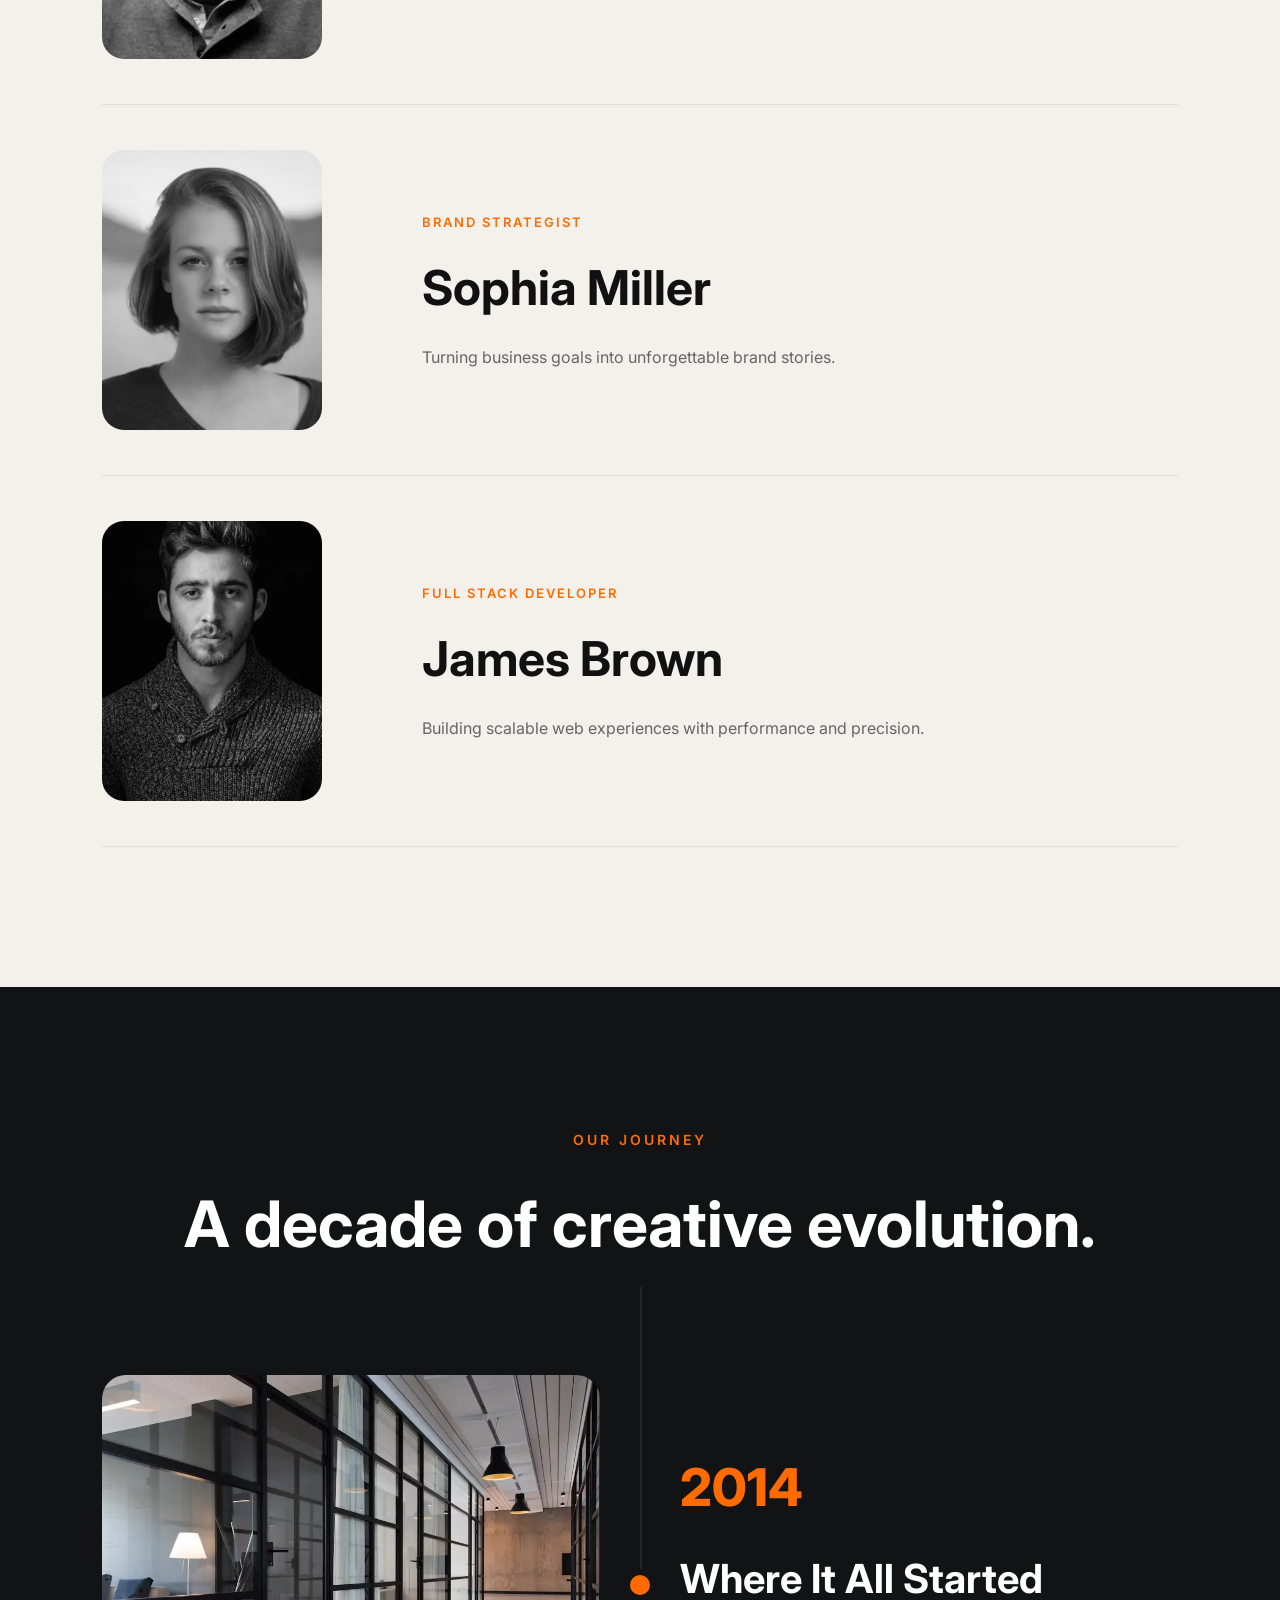
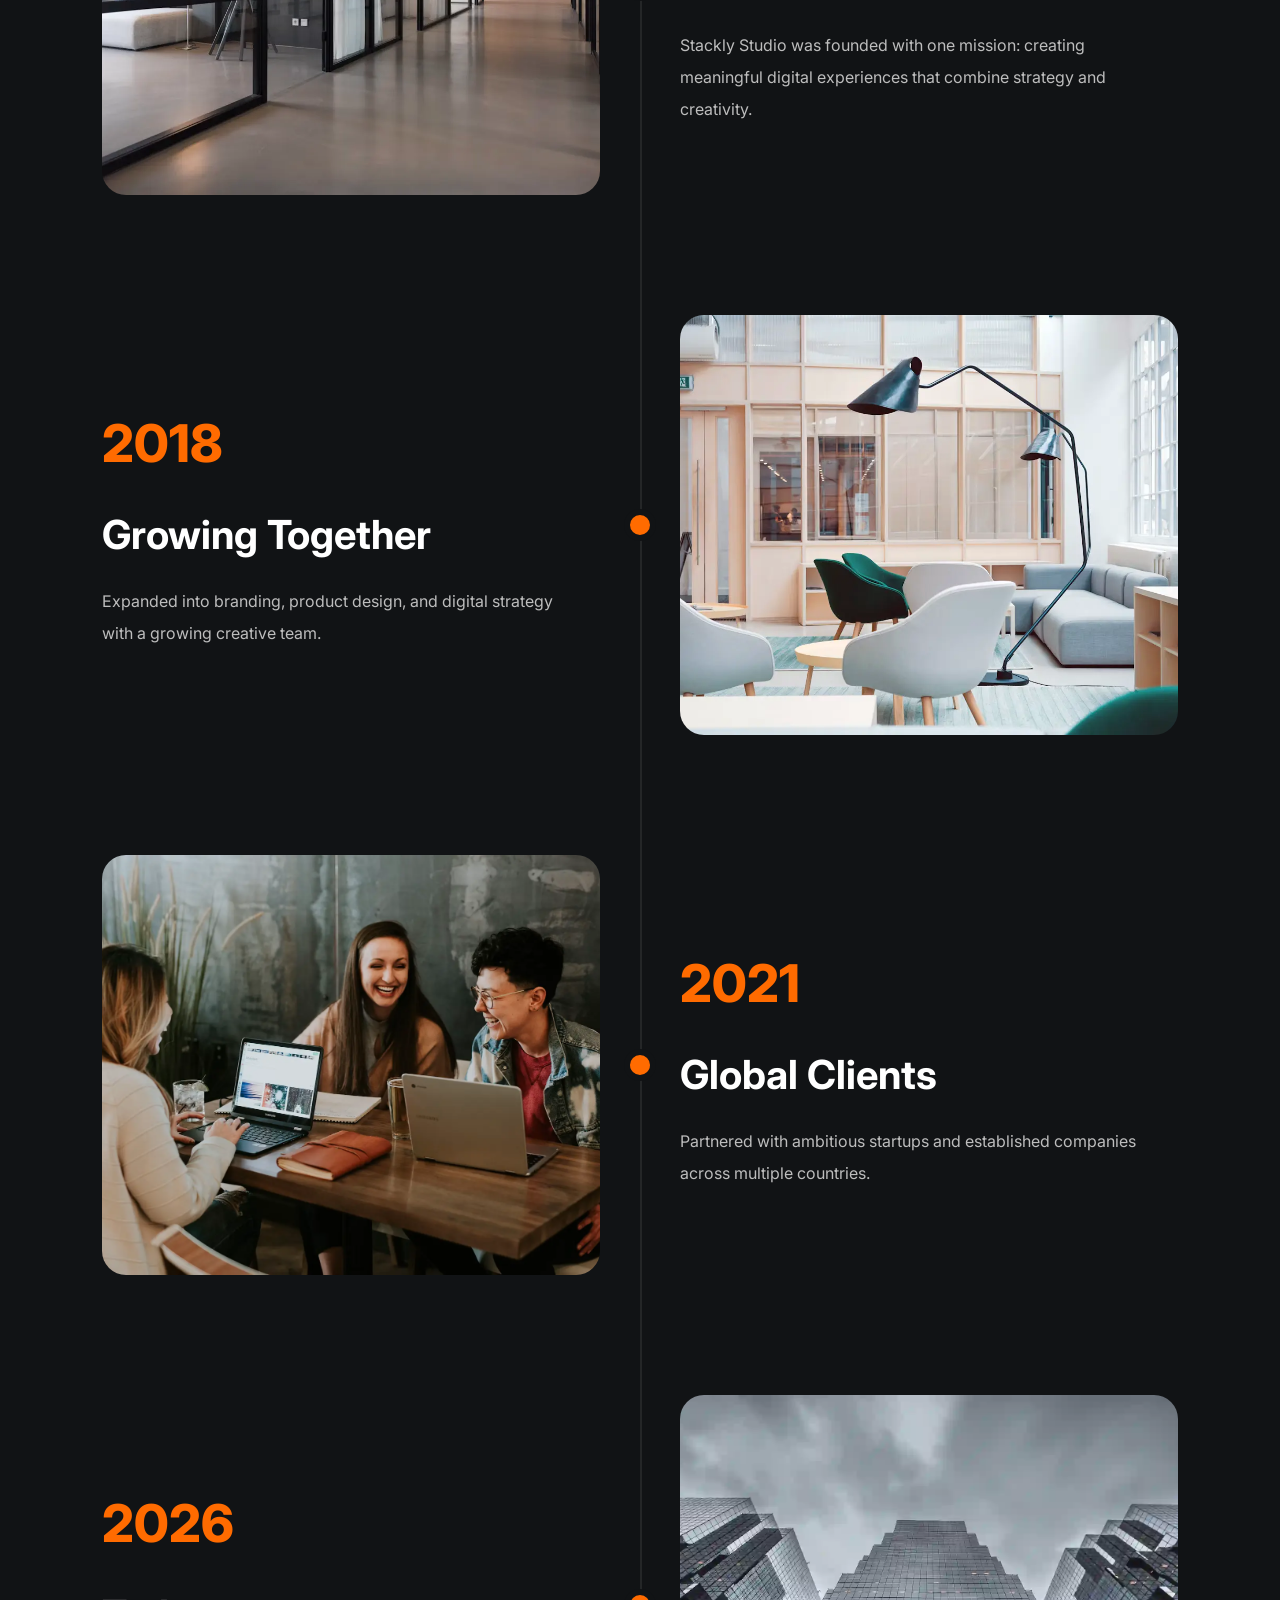
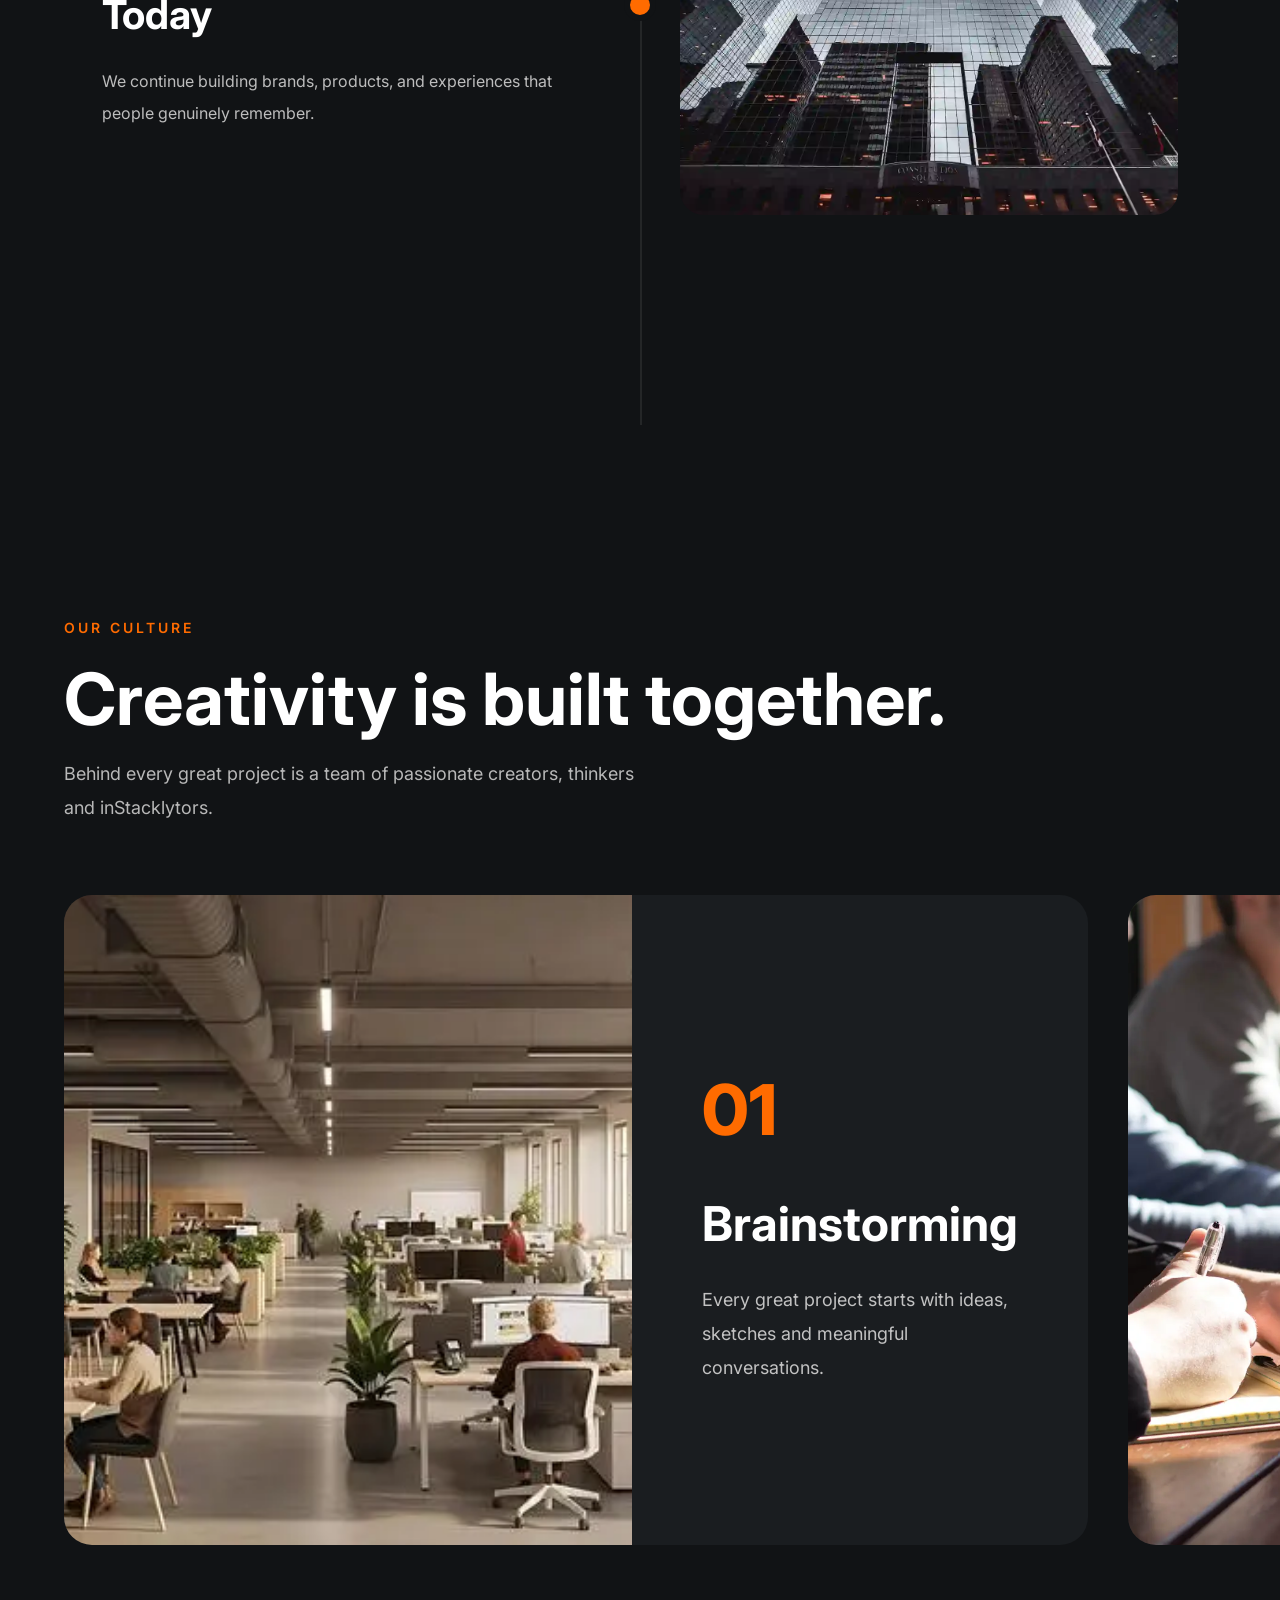
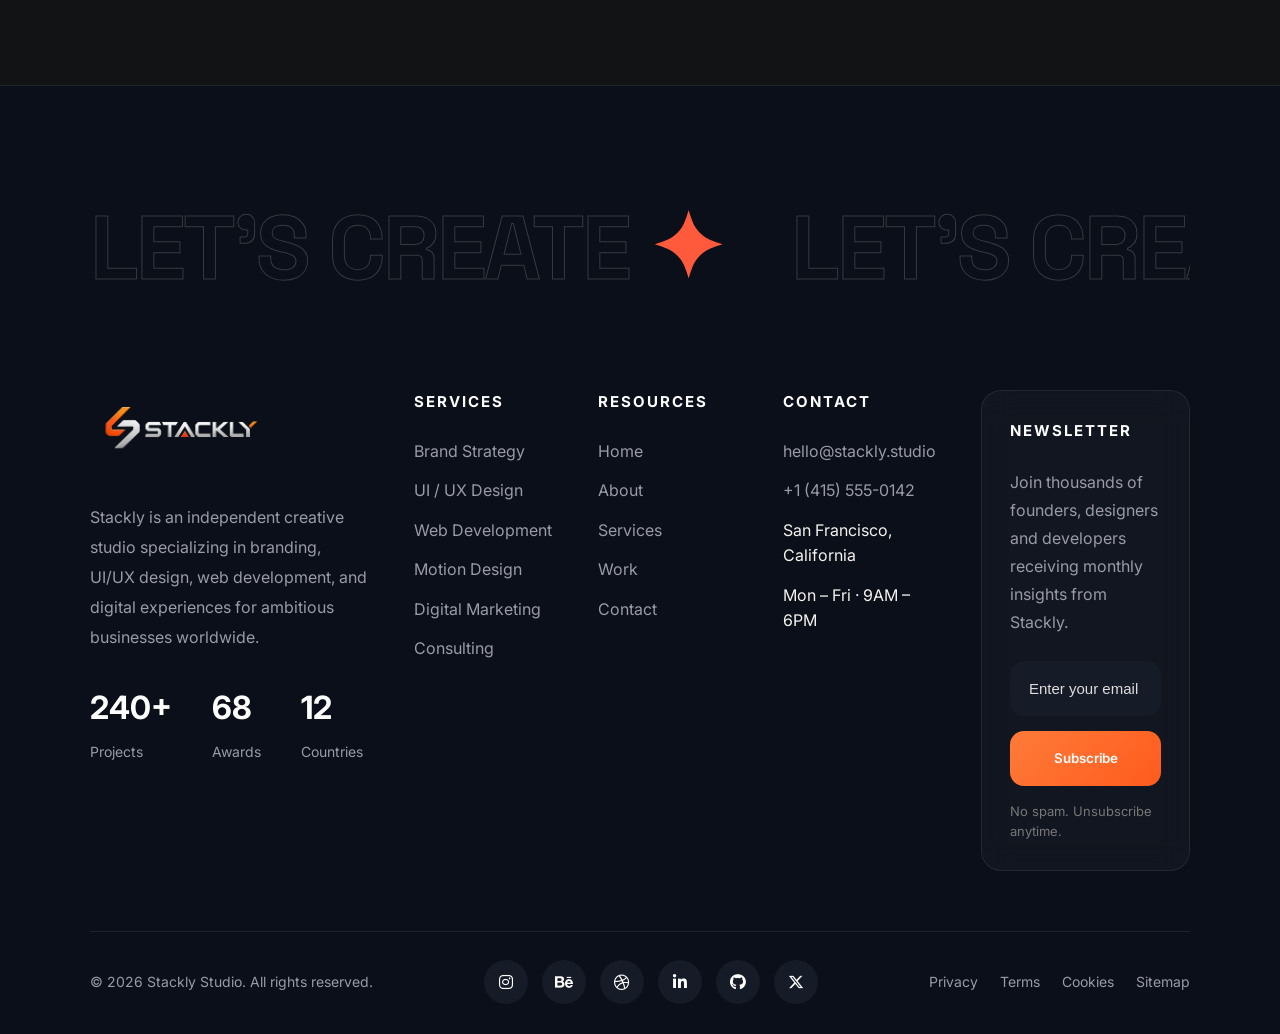
==== commit 9b68d2a6: "bug-fixes-2" ====
--- a/about.html
+++ b/about.html
@@ -50,14 +50,39 @@
         </li>
 
         <li class="mobile-contact">
-          <h4>Contact</h4>
-
-          <p>hello@stackly.studio</p>
-
-          <p>+1 (415) 555-0142</p>
-
-          <p>San Francisco, USA</p>
+          <h4 class="contact-heading">Contact Information</h4>
+
+          <div class="contact-item">
+            <i class="fa-solid fa-envelope"></i>
+
+            <div>
+              <span>Email</span>
+
+              <p>hello@stackly.studio</p>
+            </div>
+          </div>
+
+          <div class="contact-item">
+            <i class="fa-solid fa-phone"></i>
+
+            <div>
+              <span>Phone</span>
+
+              <p>+91 98654 12108</p>
+            </div>
+          </div>
+
+          <div class="contact-item">
+            <i class="fa-solid fa-location-dot"></i>
+
+            <div>
+              <span>Head Office</span>
+
+              <p>Coimbatore, Tamil Nadu</p>
+            </div>
+          </div>
         </li>
+        
       </ul>
 
       <!-- Desktop Only -->
--- a/css/common.css
+++ b/css/common.css
@@ -31,7 +31,7 @@
 .nav {
   position: fixed;
   top: 0; left: 0; right: 0;
-  z-index: 100;
+  z-index: 1000;
   display: flex;
   align-items: center;
   justify-content: space-between;
@@ -98,7 +98,7 @@
   display: none;
   flex-direction: column;
   gap: 5px;
-  z-index: 101;
+  z-index: 1002;
 }
 .nav-toggle span {
   width: 26px; height: 2px;
@@ -266,7 +266,7 @@
 
     transition:.45s cubic-bezier(.22,1,.36,1);
 
-    z-index:100;
+    z-index:1001;
 
     box-shadow:-20px 0 60px rgba(0,0,0,.45);
 
@@ -334,6 +334,9 @@
 }
 
 /*=========================*/
+/*==================================
+        MOBILE CONTACT
+==================================*/
 
 .mobile-contact{
 
@@ -343,13 +346,13 @@
 
     margin-top:auto;
 
-    padding-top:30px;
+    padding-top:28px;
 
     border-top:1px solid rgba(255,255,255,.08);
 
 }
 
-.mobile-contact h4{
+.contact-heading{
 
     font-size:13px;
 
@@ -357,21 +360,75 @@
 
     letter-spacing:2px;
 
-    color:#888;
+    color:#8d8d98;
+
+    margin-bottom:22px;
+
+    font-weight:700;
+
+}
+
+/*==============================*/
+
+.contact-item{
+
+    display:flex;
+
+    align-items:flex-start;
+
+    gap:14px;
 
     margin-bottom:18px;
 
 }
 
-.mobile-contact p{
-
-    color:#bfbfbf;
+.contact-item i{
+
+    width:42px;
+
+    height:42px;
+
+    border-radius:12px;
+
+    background:rgba(255,90,60,.12);
+
+    color:var(--accent);
+
+    display:flex;
+
+    justify-content:center;
+
+    align-items:center;
+
+    font-size:16px;
+
+    flex-shrink:0;
+
+}
+
+.contact-item span{
+
+    display:block;
+
+    font-size:12px;
+
+    text-transform:uppercase;
+
+    letter-spacing:1.5px;
+
+    color:#8d8d98;
+
+    margin-bottom:4px;
+
+}
+
+.contact-item p{
+
+    color:#fff;
 
     font-size:15px;
 
-    margin-bottom:12px;
-
-    line-height:24px;
+    line-height:22px;
 
 }
 
@@ -379,6 +436,68 @@
 
 nav{
     padding-bottom: 0;
+}
+
+/*=========================
+        MOBILE LINKS
+=========================*/
+
+.nav-links li{
+
+    width:100%;
+
+}
+
+.nav-links a{
+
+    display:flex;
+
+    align-items:center;
+
+    width:100%;
+
+    padding:14px 18px;
+
+    border-radius:12px;
+
+    color:#d4d4d4;
+
+    font-size:17px;
+
+    font-weight:500;
+
+    transition:.35s;
+
+}
+
+.nav-links a::after{
+
+    display:none;
+
+}
+
+/* Hover */
+
+.nav-links a:hover{
+
+    background:rgba(255,90,60,.12);
+
+    color:#fff;
+
+}
+
+/* Active */
+
+.nav-links a.active{
+
+    background:rgba(255,90,60,.18);
+
+    color:var(--accent);
+
+    font-weight:600;
+
+    /* border-left:4px solid var(--accent); */
+
 }
 
 
@@ -455,7 +574,7 @@
     font-size:90px;
     font-weight:800;
     color:transparent;
-    -webkit-text-stroke:1px rgba(255,255,255,.18);
+    -webkit-text-stroke:1px rgba(255, 244, 244, 0.18);
     letter-spacing:-3px;
     white-space:nowrap;
 }
@@ -696,46 +815,46 @@
 
 .newsletter-form input::placeholder{
 
+    color:#e0dcdc;
+
+}
+
+.newsletter-form button{
+
+    height:55px;
+
+    border:none;
+
+    border-radius:14px;
+
+    background:linear-gradient(135deg,#ff7b39,#ff5b1d);
+
+    color:#fff;
+
+    font-weight:600;
+
+    cursor:pointer;
+
+    transition:.35s;
+
+}
+
+.newsletter-form button:hover{
+
+    transform:translateY(-4px);
+
+    box-shadow:0 15px 35px rgba(255,107,0,.35);
+
+}
+
+.newsletter small{
+
+    display:block;
+
+    margin-top:15px;
+
     color:#777;
 
-}
-
-.newsletter-form button{
-
-    height:55px;
-
-    border:none;
-
-    border-radius:14px;
-
-    background:linear-gradient(135deg,#ff7b39,#ff5b1d);
-
-    color:#fff;
-
-    font-weight:600;
-
-    cursor:pointer;
-
-    transition:.35s;
-
-}
-
-.newsletter-form button:hover{
-
-    transform:translateY(-4px);
-
-    box-shadow:0 15px 35px rgba(255,107,0,.35);
-
-}
-
-.newsletter small{
-
-    display:block;
-
-    margin-top:15px;
-
-    color:#777;
-
     font-size:13px;
 
 }
@@ -800,7 +919,7 @@
 
     background:#151B27;
 
-    color:#cfcfcf;
+    color:#ffffff;
 
     text-decoration:none;
 
